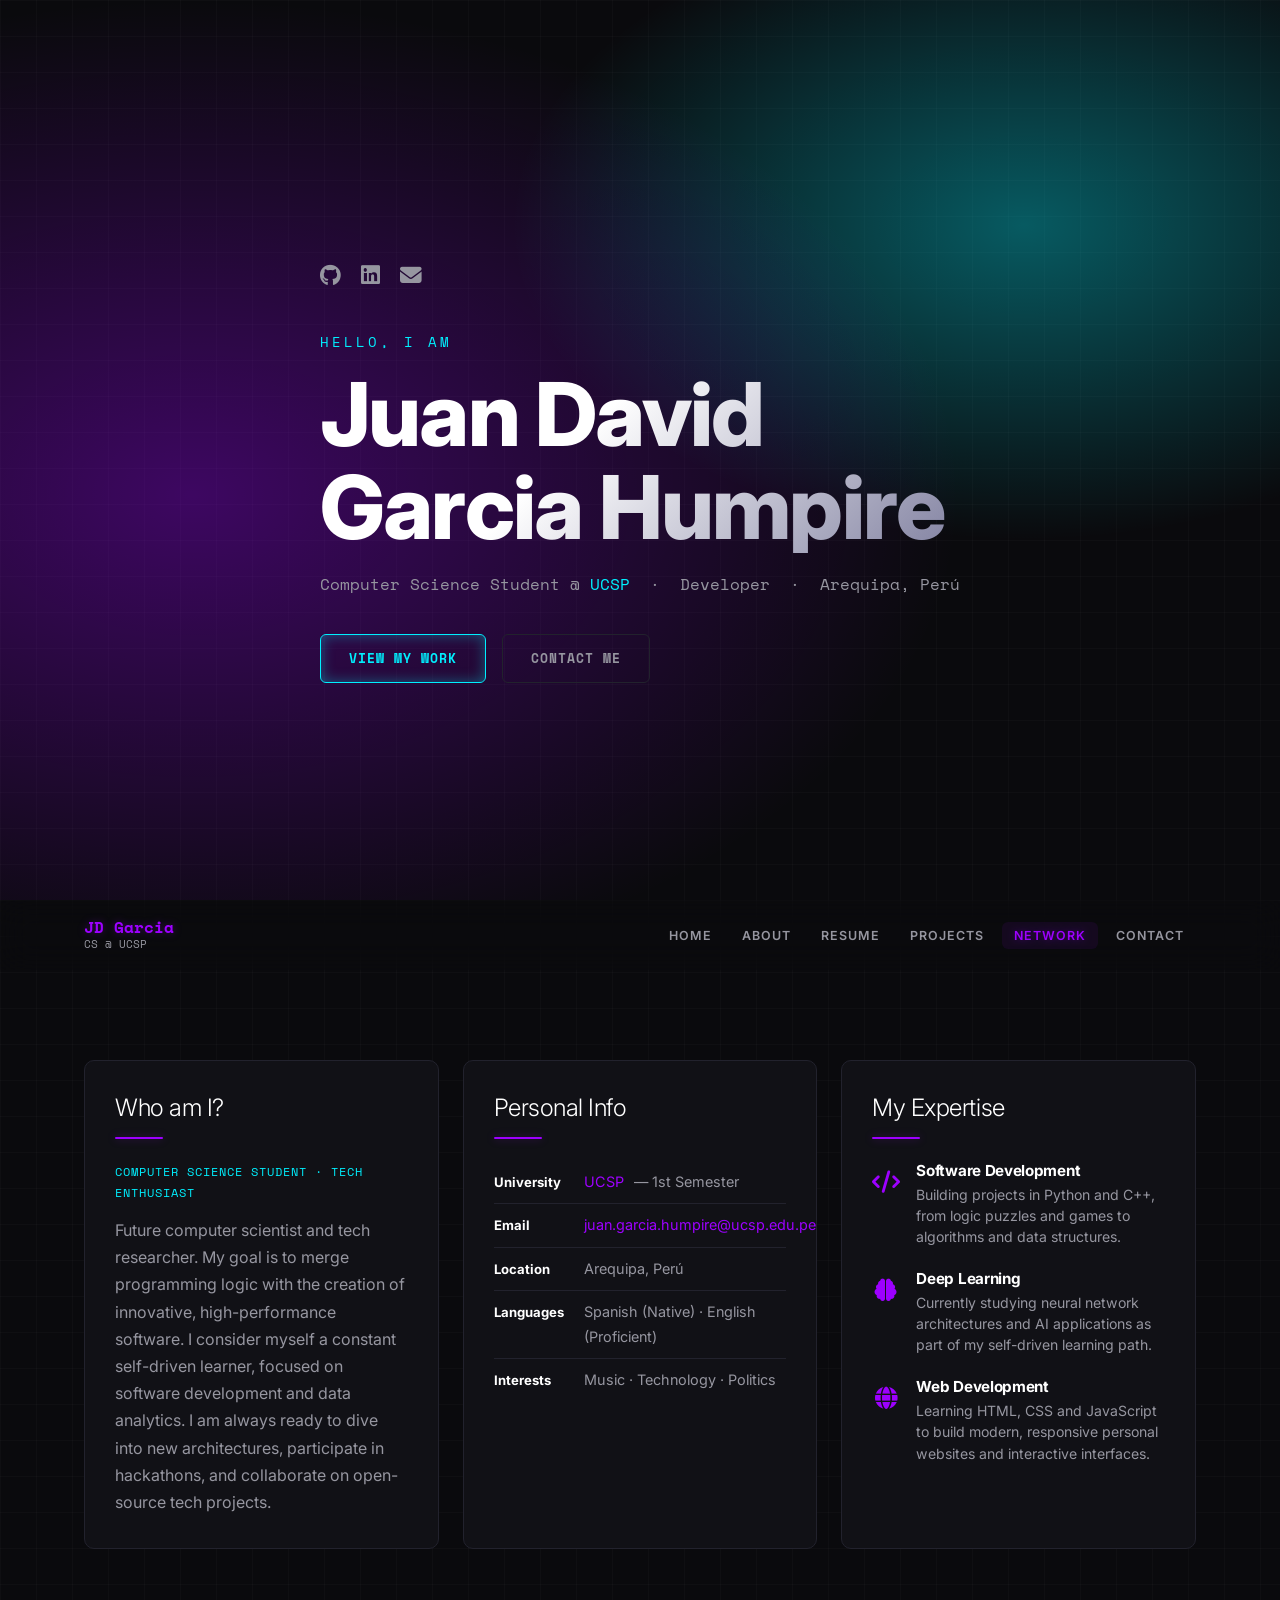
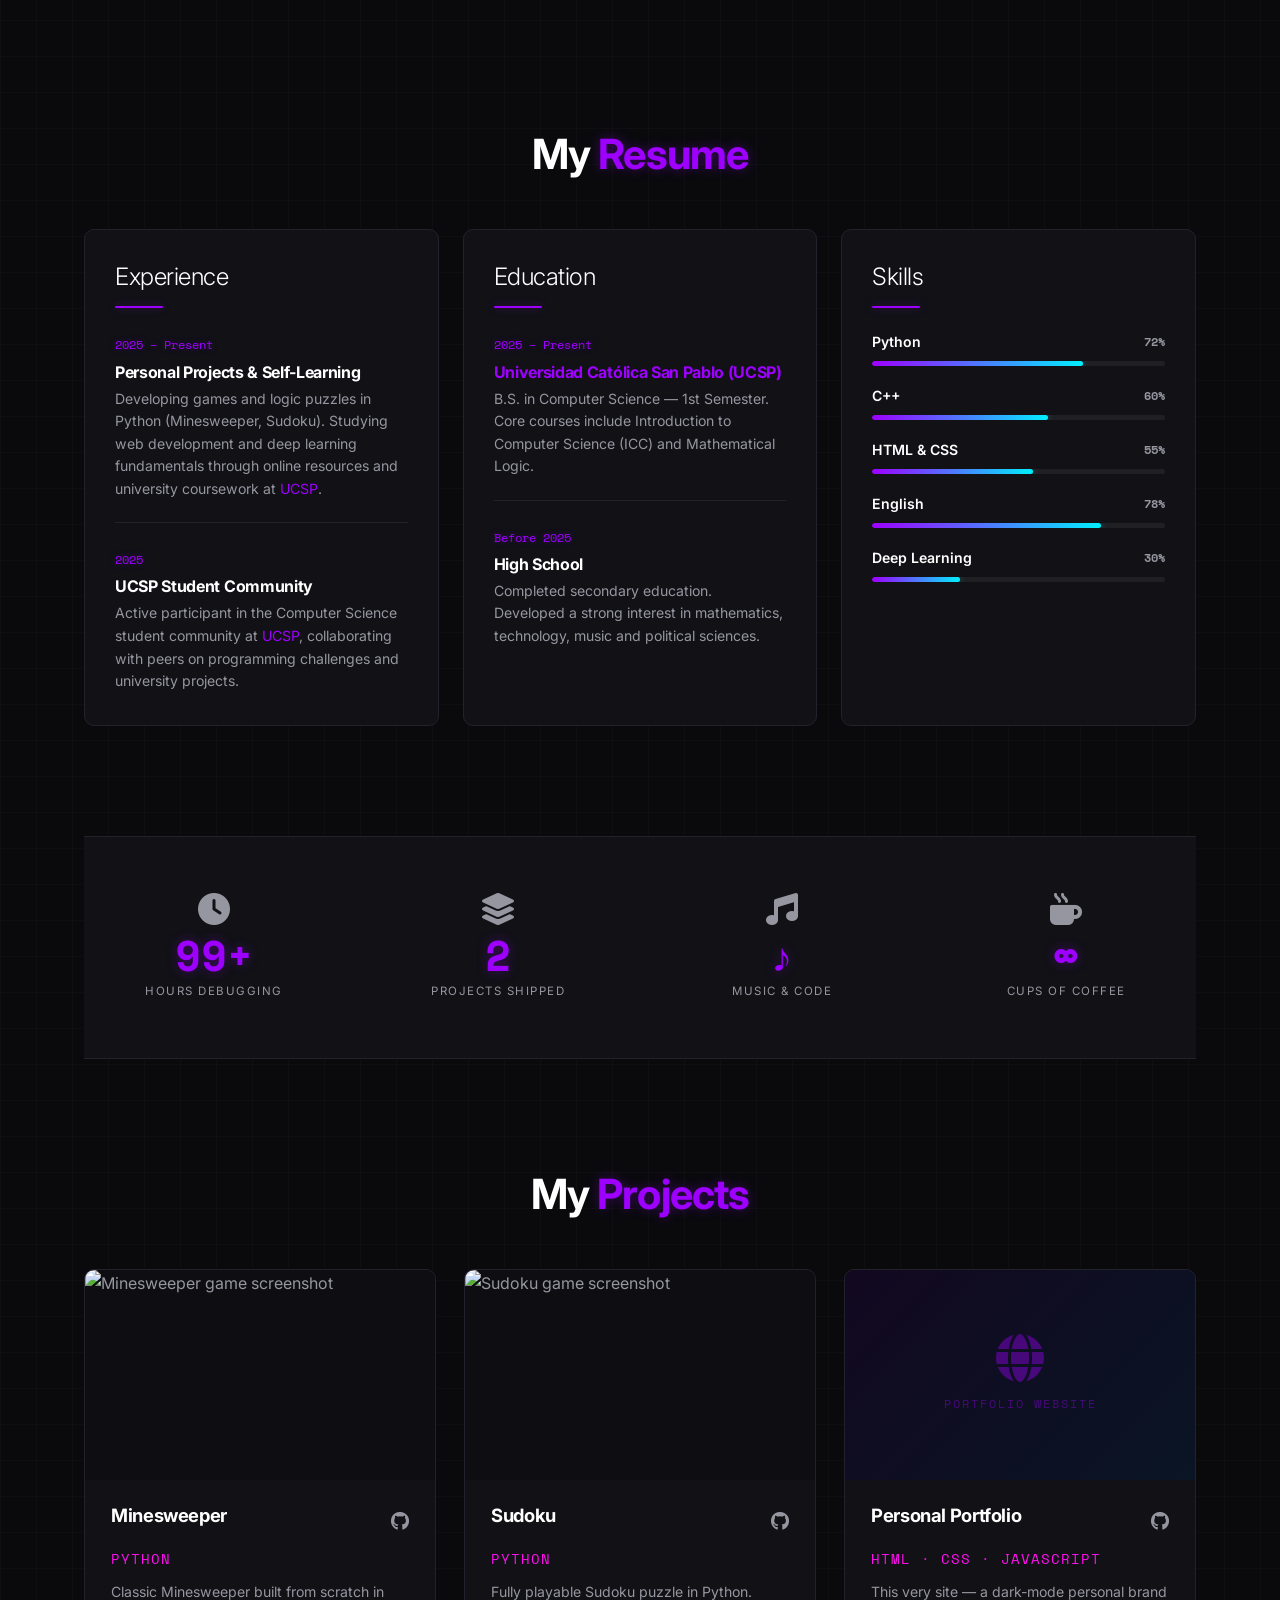
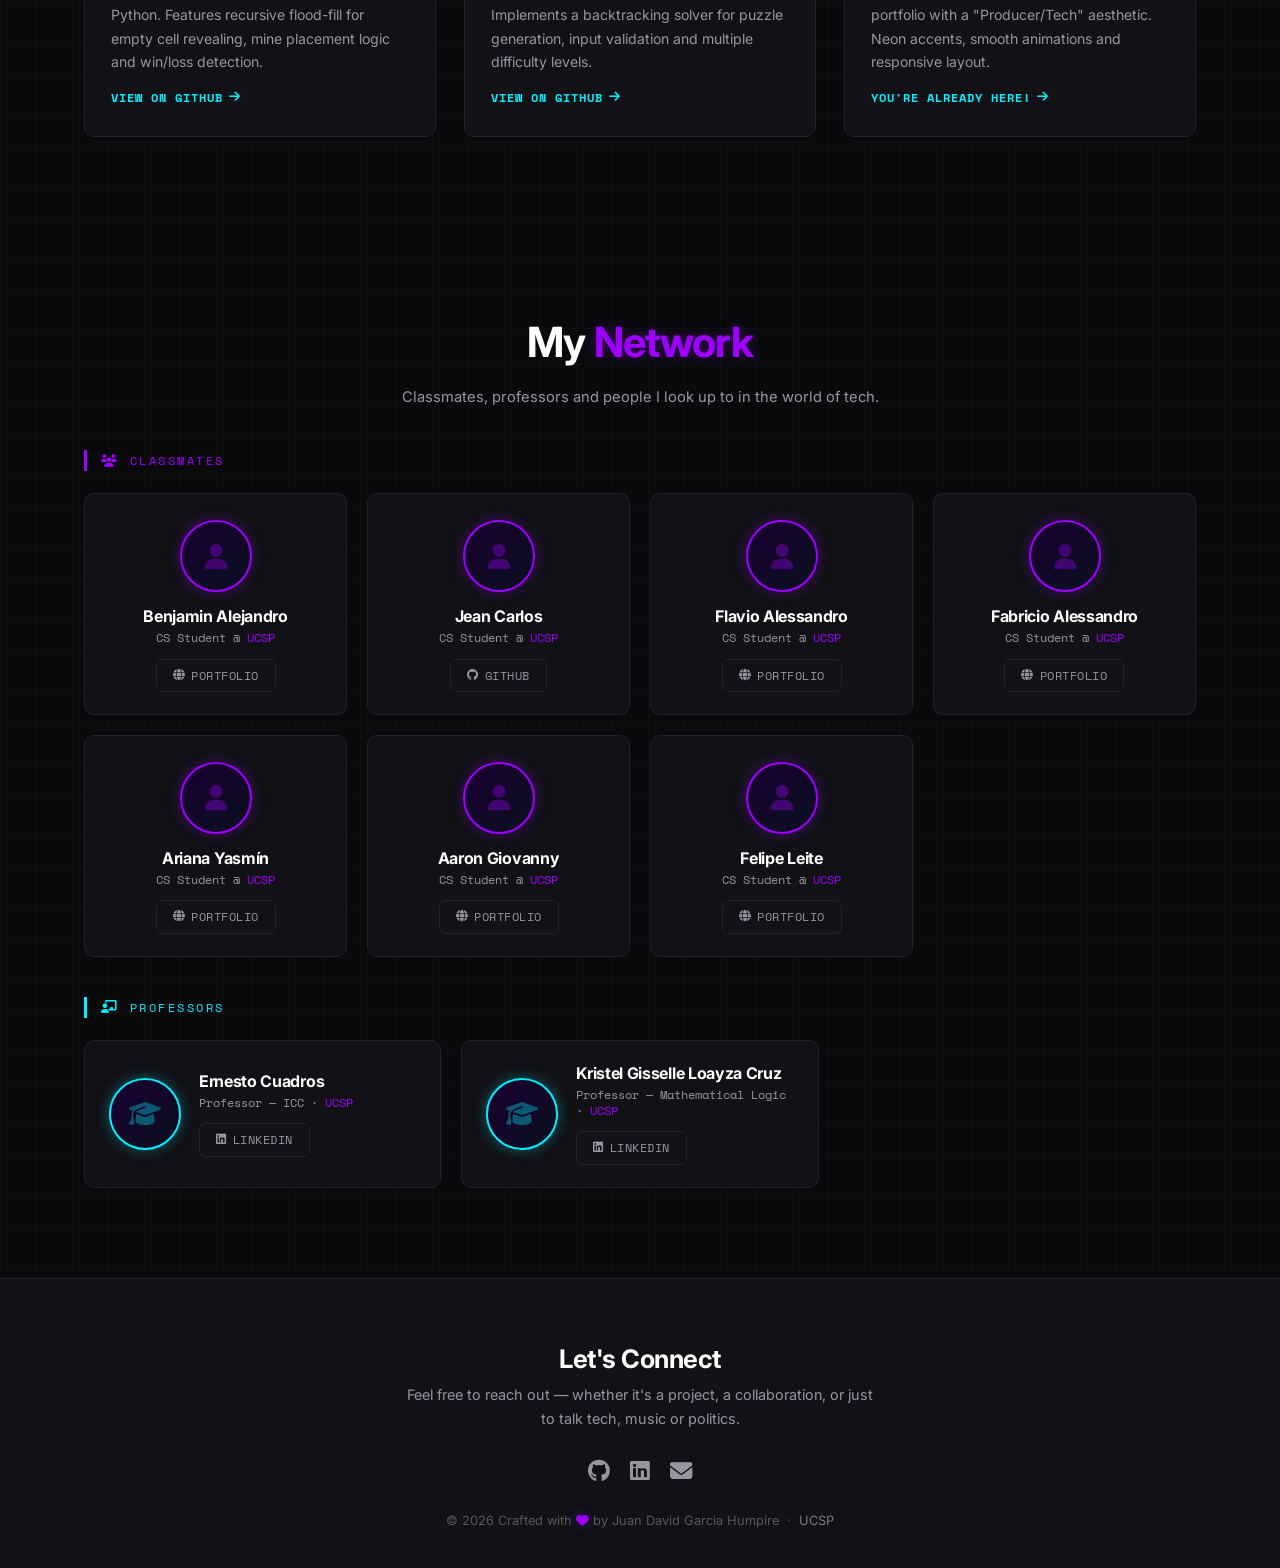
==== index.html @ c081d992 "Add files via upload" ====
<!DOCTYPE html>
<html lang="en">
<head>
    <meta charset="UTF-8">
    <meta name="viewport" content="width=device-width, initial-scale=1, shrink-to-fit=no">
    <meta name="description" content="Juan David Garcia Humpire — Computer Science Student at UCSP | Developer & Tech Enthusiast based in Arequipa, Perú.">
    <title>Juan David Garcia Humpire | CS @ UCSP</title>
    <link rel="stylesheet" href="https://cdnjs.cloudflare.com/ajax/libs/font-awesome/6.4.0/css/all.min.css">
    <link href="https://fonts.googleapis.com/css2?family=Inter:wght@300;400;600;700;800&family=Space+Mono:wght@400;700&display=swap" rel="stylesheet">
    <link rel="stylesheet" href="styles.css">
</head>
<body id="home">

    <!-- ===================== HEADER ===================== -->
    <header class="header">
        <div class="header-bg-glow"></div>
        <div class="container header-inner">
            <ul class="social-icons">
                <li><a href="https://github.com/" target="_blank" rel="noopener" aria-label="GitHub"><i class="fa-brands fa-github"></i></a></li>
                <li><a href="https://www.linkedin.com/" target="_blank" rel="noopener" aria-label="LinkedIn"><i class="fa-brands fa-linkedin"></i></a></li>
                <li><a href="mailto:juan.garcia.humpire@ucsp.edu.pe" aria-label="Email"><i class="fa-solid fa-envelope"></i></a></li>
            </ul>
            <div class="header-content">
                <p class="header-subtitle">Hello, I am</p>
                <h1 class="header-title">Juan David<br>Garcia Humpire</h1>
                <p class="header-mono">Computer Science Student @ <a href="https://ucsp.edu.pe/" target="_blank" rel="noopener" class="link-ucsp">UCSP</a> &nbsp;·&nbsp; Developer &nbsp;·&nbsp; Arequipa, Perú</p>
                <div class="header-cta">
                    <a href="#projects" class="btn btn-glow">View My Work</a>
                    <a href="#contact" class="btn btn-ghost">Contact Me</a>
                </div>
            </div>
        </div>
    </header>

    <!-- ===================== NAVBAR ===================== -->
    <nav class="navbar" id="navbar">
        <div class="container nav-container">
            <div class="brand">
                <span class="brand-title">JD Garcia</span>
                <span class="brand-subtitle">CS @ UCSP</span>
            </div>
            <ul class="navbar-nav" id="navMenu">
                <li><a href="#home"     class="nav-link">Home</a></li>
                <li><a href="#about"    class="nav-link">About</a></li>
                <li><a href="#resume"   class="nav-link">Resume</a></li>
                <li><a href="#projects" class="nav-link">Projects</a></li>
                <li><a href="#network"  class="nav-link">Network</a></li>
                <li><a href="#contact"  class="nav-link">Contact</a></li>
            </ul>
            <button class="hamburger" id="hamburger" aria-label="Toggle menu">
                <span></span><span></span><span></span>
            </button>
        </div>
    </nav>

    <!-- ===================== MAIN ===================== -->
    <main class="container main-content">

        <!-- ====== ABOUT ====== -->
        <section id="about" class="about-section">
            <div class="about-grid">

                <div class="about-card">
                    <h3 class="card-heading">Who am I?</h3>
                    <div class="line"></div>
                    <p class="about-role">Computer Science Student · Tech Enthusiast</p>
                    <p>Future computer scientist and tech researcher. My goal is to merge programming logic with the creation of innovative, high-performance software. I consider myself a constant self-driven learner, focused on software development and data analytics. I am always ready to dive into new architectures, participate in hackathons, and collaborate on open-source tech projects.</p>
                </div>

                <div class="about-card">
                    <h3 class="card-heading">Personal Info</h3>
                    <div class="line"></div>
                    <ul class="info-list">
                        <li>
                            <span class="info-label">University</span>
                            <a href="https://ucsp.edu.pe/" target="_blank" rel="noopener">UCSP</a> — 1st Semester
                        </li>
                        <li>
                            <span class="info-label">Email</span>
                            <a href="mailto:juan.garcia.humpire@ucsp.edu.pe">juan.garcia.humpire@ucsp.edu.pe</a>
                        </li>
                        <li>
                            <span class="info-label">Location</span>
                            Arequipa, Perú
                        </li>
                        <li>
                            <span class="info-label">Languages</span>
                            Spanish (Native) · English (Proficient)
                        </li>
                        <li>
                            <span class="info-label">Interests</span>
                            Music · Technology · Politics
                        </li>
                    </ul>
                </div>

                <div class="about-card">
                    <h3 class="card-heading">My Expertise</h3>
                    <div class="line"></div>
                    <div class="expertise-item">
                        <div class="expertise-icon"><i class="fa-solid fa-code"></i></div>
                        <div>
                            <h6>Software Development</h6>
                            <p>Building projects in Python and C++, from logic puzzles and games to algorithms and data structures.</p>
                        </div>
                    </div>
                    <div class="expertise-item">
                        <div class="expertise-icon"><i class="fa-solid fa-brain"></i></div>
                        <div>
                            <h6>Deep Learning</h6>
                            <p>Currently studying neural network architectures and AI applications as part of my self-driven learning path.</p>
                        </div>
                    </div>
                    <div class="expertise-item">
                        <div class="expertise-icon"><i class="fa-solid fa-globe"></i></div>
                        <div>
                            <h6>Web Development</h6>
                            <p>Learning HTML, CSS and JavaScript to build modern, responsive personal websites and interactive interfaces.</p>
                        </div>
                    </div>
                </div>

            </div>
        </section>

        <!-- ====== RESUME ====== -->
        <section id="resume" class="resume-section">
            <h2 class="section-header">My <span class="text-accent">Resume</span></h2>
            <div class="resume-grid">

                <div class="resume-card">
                    <h4 class="card-heading">Experience</h4>
                    <div class="line"></div>
                    <div class="resume-item">
                        <span class="resume-date">2025 – Present</span>
                        <h5>Personal Projects &amp; Self-Learning</h5>
                        <p>Developing games and logic puzzles in Python (Minesweeper, Sudoku). Studying web development and deep learning fundamentals through online resources and university coursework at <a href="https://ucsp.edu.pe/" target="_blank" rel="noopener">UCSP</a>.</p>
                    </div>
                    <div class="resume-item">
                        <span class="resume-date">2025</span>
                        <h5>UCSP Student Community</h5>
                        <p>Active participant in the Computer Science student community at <a href="https://ucsp.edu.pe/" target="_blank" rel="noopener">UCSP</a>, collaborating with peers on programming challenges and university projects.</p>
                    </div>
                </div>

                <div class="resume-card">
                    <h4 class="card-heading">Education</h4>
                    <div class="line"></div>
                    <div class="resume-item">
                        <span class="resume-date">2025 – Present</span>
                        <h5><a href="https://ucsp.edu.pe/" target="_blank" rel="noopener">Universidad Católica San Pablo (UCSP)</a></h5>
                        <p>B.S. in Computer Science — 1st Semester. Core courses include Introduction to Computer Science (ICC) and Mathematical Logic.</p>
                    </div>
                    <div class="resume-item">
                        <span class="resume-date">Before 2025</span>
                        <h5>High School</h5>
                        <p>Completed secondary education. Developed a strong interest in mathematics, technology, music and political sciences.</p>
                    </div>
                </div>

                <div class="resume-card">
                    <h4 class="card-heading">Skills</h4>
                    <div class="line"></div>
                    <div class="skill-item">
                        <div class="skill-label">
                            <span>Python</span>
                            <span class="skill-pct">72%</span>
                        </div>
                        <div class="progress-track"><div class="progress-fill" style="width:72%"></div></div>
                    </div>
                    <div class="skill-item">
                        <div class="skill-label">
                            <span>C++</span>
                            <span class="skill-pct">60%</span>
                        </div>
                        <div class="progress-track"><div class="progress-fill" style="width:60%"></div></div>
                    </div>
                    <div class="skill-item">
                        <div class="skill-label">
                            <span>HTML &amp; CSS</span>
                            <span class="skill-pct">55%</span>
                        </div>
                        <div class="progress-track"><div class="progress-fill" style="width:55%"></div></div>
                    </div>
                    <div class="skill-item">
                        <div class="skill-label">
                            <span>English</span>
                            <span class="skill-pct">78%</span>
                        </div>
                        <div class="progress-track"><div class="progress-fill" style="width:78%"></div></div>
                    </div>
                    <div class="skill-item">
                        <div class="skill-label">
                            <span>Deep Learning</span>
                            <span class="skill-pct">30%</span>
                        </div>
                        <div class="progress-track"><div class="progress-fill" style="width:30%"></div></div>
                    </div>
                </div>

            </div>
        </section>

        <!-- ====== STATS ====== -->
        <section class="stats-section" aria-label="Fun stats">
            <div class="stats-grid">
                <div class="stat-item">
                    <i class="fa-solid fa-clock"></i>
                    <div class="stat-number text-accent">99+</div>
                    <p>Hours Debugging</p>
                </div>
                <div class="stat-item">
                    <i class="fa-solid fa-layer-group"></i>
                    <div class="stat-number text-accent">2</div>
                    <p>Projects Shipped</p>
                </div>
                <div class="stat-item">
                    <i class="fa-solid fa-music"></i>
                    <div class="stat-number text-accent">♪</div>
                    <p>Music &amp; Code</p>
                </div>
                <div class="stat-item">
                    <i class="fa-solid fa-mug-hot"></i>
                    <div class="stat-number text-accent">∞</div>
                    <p>Cups of Coffee</p>
                </div>
            </div>
        </section>

        <!-- ====== PROJECTS ====== -->
        <section id="projects" class="projects-section">
            <h2 class="section-header">My <span class="text-accent">Projects</span></h2>
            <div class="projects-grid">

                <!-- Minesweeper -->
                <div class="project-card">
                    <div class="project-img">
                        <img src="https://tse4.mm.bing.net/th/id/OIP.mkUAdQwPRp28nTiFuS7HbAHaEp?r=0&rs=1&pid=ImgDetMain&o=7&rm=3"
                             alt="Minesweeper game screenshot"
                             loading="lazy">
                    </div>
                    <div class="project-content">
                        <div class="project-header">
                            <h4>Minesweeper</h4>
                            <div class="project-links">
                                <a href="https://github.com/" target="_blank" rel="noopener" title="GitHub Repo"><i class="fa-brands fa-github"></i></a>
                            </div>
                        </div>
                        <p class="tech-stack">Python</p>
                        <p>Classic Minesweeper built from scratch in Python. Features recursive flood-fill for empty cell revealing, mine placement logic and win/loss detection.</p>
                        <a href="https://github.com/" target="_blank" rel="noopener" class="read-more">View on GitHub <i class="fa-solid fa-arrow-right"></i></a>
                    </div>
                </div>

                <!-- Sudoku -->
                <div class="project-card">
                    <div class="project-img">
                        <img src="https://d112y698adiu2z.cloudfront.net/photos/production/software_photos/001/792/105/datas/original.png"
                             alt="Sudoku game screenshot"
                             loading="lazy">
                    </div>
                    <div class="project-content">
                        <div class="project-header">
                            <h4>Sudoku</h4>
                            <div class="project-links">
                                <a href="https://github.com/" target="_blank" rel="noopener" title="GitHub Repo"><i class="fa-brands fa-github"></i></a>
                            </div>
                        </div>
                        <p class="tech-stack">Python</p>
                        <p>Fully playable Sudoku puzzle in Python. Implements a backtracking solver for puzzle generation, input validation and multiple difficulty levels.</p>
                        <a href="https://github.com/" target="_blank" rel="noopener" class="read-more">View on GitHub <i class="fa-solid fa-arrow-right"></i></a>
                    </div>
                </div>

                <!-- Portfolio -->
                <div class="project-card">
                    <div class="project-img project-img-portfolio">
                        <div class="portfolio-placeholder">
                            <i class="fa-solid fa-globe"></i>
                            <span>Portfolio Website</span>
                        </div>
                    </div>
                    <div class="project-content">
                        <div class="project-header">
                            <h4>Personal Portfolio</h4>
                            <div class="project-links">
                                <a href="https://github.com/" target="_blank" rel="noopener" title="GitHub Repo"><i class="fa-brands fa-github"></i></a>
                            </div>
                        </div>
                        <p class="tech-stack">HTML · CSS · JavaScript</p>
                        <p>This very site — a dark-mode personal brand portfolio with a "Producer/Tech" aesthetic. Neon accents, smooth animations and responsive layout.</p>
                        <a href="#home" class="read-more">You're already here! <i class="fa-solid fa-arrow-right"></i></a>
                    </div>
                </div>

            </div>
        </section>

        <!-- ====== NETWORK ====== -->
        <section id="network" class="network-section">
            <h2 class="section-header">My <span class="text-accent">Network</span></h2>
            <p class="section-sub">Classmates, professors and people I look up to in the world of tech.</p>

            <p class="network-category"><i class="fa-solid fa-users"></i> Classmates</p>
            <div class="network-grid">

                <div class="network-card">
                    <div class="avatar-ring"><i class="fa-solid fa-user"></i></div>
                    <div class="network-info">
                        <h4 class="net-name">Benjamin Alejandro</h4>
                        <p class="net-role">CS Student @ <a href="https://ucsp.edu.pe/" target="_blank" rel="noopener">UCSP</a></p>
                        <a href="https://benjaminamv11.github.io/benjaminanv11.github.io/" target="_blank" rel="noopener" class="network-link"><i class="fa-solid fa-globe"></i> Portfolio</a>
                    </div>
                </div>

                <div class="network-card">
                    <div class="avatar-ring"><i class="fa-solid fa-user"></i></div>
                    <div class="network-info">
                        <h4 class="net-name">Jean Carlos</h4>
                        <p class="net-role">CS Student @ <a href="https://ucsp.edu.pe/" target="_blank" rel="noopener">UCSP</a></p>
                        <a href="#" class="network-link"><i class="fa-brands fa-github"></i> GitHub</a>
                    </div>
                </div>

                <div class="network-card">
                    <div class="avatar-ring"><i class="fa-solid fa-user"></i></div>
                    <div class="network-info">
                        <h4 class="net-name">Flavio Alessandro</h4>
                        <p class="net-role">CS Student @ <a href="https://ucsp.edu.pe/" target="_blank" rel="noopener">UCSP</a></p>
                        <a href="https://flavio-hc.github.io/pagina-personal/" target="_blank" rel="noopener" class="network-link"><i class="fa-solid fa-globe"></i> Portfolio</a>
                    </div>
                </div>

                <div class="network-card">
                    <div class="avatar-ring"><i class="fa-solid fa-user"></i></div>
                    <div class="network-info">
                        <h4 class="net-name">Fabricio Alessandro</h4>
                        <p class="net-role">CS Student @ <a href="https://ucsp.edu.pe/" target="_blank" rel="noopener">UCSP</a></p>
                        <a href="https://lorian0x.github.io/" target="_blank" rel="noopener" class="network-link"><i class="fa-solid fa-globe"></i> Portfolio</a>
                    </div>
                </div>

                <div class="network-card">
                    <div class="avatar-ring"><i class="fa-solid fa-user"></i></div>
                    <div class="network-info">
                        <h4 class="net-name">Ariana Yasmín</h4>
                        <p class="net-role">CS Student @ <a href="https://ucsp.edu.pe/" target="_blank" rel="noopener">UCSP</a></p>
                        <a href="https://w4nd4r1.github.io/Ariana-Yasmin-Delgado-Arce/" target="_blank" rel="noopener" class="network-link"><i class="fa-solid fa-globe"></i> Portfolio</a>
                    </div>
                </div>

                <div class="network-card">
                    <div class="avatar-ring"><i class="fa-solid fa-user"></i></div>
                    <div class="network-info">
                        <h4 class="net-name">Aaron Giovanny</h4>
                        <p class="net-role">CS Student @ <a href="https://ucsp.edu.pe/" target="_blank" rel="noopener">UCSP</a></p>
                        <a href="https://aaronhumpiri.github.io/" target="_blank" rel="noopener" class="network-link"><i class="fa-solid fa-globe"></i> Portfolio</a>
                    </div>
                </div>

                <div class="network-card">
                    <div class="avatar-ring"><i class="fa-solid fa-user"></i></div>
                    <div class="network-info">
                        <h4 class="net-name">Felipe Leite</h4>
                        <p class="net-role">CS Student @ <a href="https://ucsp.edu.pe/" target="_blank" rel="noopener">UCSP</a></p>
                        <a href="https://radicallix-radix-radix.github.io/felipeleitemiranda/" target="_blank" rel="noopener" class="network-link"><i class="fa-solid fa-globe"></i> Portfolio</a>
                    </div>
                </div>

            </div>

            <p class="network-category network-category--professors"><i class="fa-solid fa-chalkboard-teacher"></i> Professors</p>
            <div class="network-grid network-grid--professors">

                <div class="network-card network-card--professor">
                    <div class="avatar-ring avatar-ring--professor"><i class="fa-solid fa-graduation-cap"></i></div>
                    <div class="network-info">
                        <h4 class="net-name">Ernesto Cuadros</h4>
                        <p class="net-role">Professor — ICC · <a href="https://ucsp.edu.pe/" target="_blank" rel="noopener">UCSP</a></p>
                        <a href="https://www.linkedin.com/in/ecuadrosv/" target="_blank" rel="noopener" class="network-link network-link--linkedin"><i class="fa-brands fa-linkedin"></i> LinkedIn</a>
                    </div>
                </div>

                <div class="network-card network-card--professor">
                    <div class="avatar-ring avatar-ring--professor"><i class="fa-solid fa-graduation-cap"></i></div>
                    <div class="network-info">
                        <h4 class="net-name">Kristel Gisselle Loayza Cruz</h4>
                        <p class="net-role">Professor — Mathematical Logic · <a href="https://ucsp.edu.pe/" target="_blank" rel="noopener">UCSP</a></p>
                        <a href="https://www.linkedin.com/in/kristel-gisselle-loayza-cruz-abb3b039b/" target="_blank" rel="noopener" class="network-link network-link--linkedin"><i class="fa-brands fa-linkedin"></i> LinkedIn</a>
                    </div>
                </div>

            </div>
        </section>

    </main>

    <!-- ===================== FOOTER ===================== -->
    <footer class="footer" id="contact">
        <div class="container footer-inner">
            <div class="footer-text">
                <h3>Let's Connect</h3>
                <p>Feel free to reach out — whether it's a project, a collaboration, or just to talk tech, music or politics.</p>
            </div>
            <ul class="footer-socials">
                <li><a href="https://github.com/" target="_blank" rel="noopener" aria-label="GitHub"><i class="fa-brands fa-github"></i></a></li>
                <li><a href="https://www.linkedin.com/" target="_blank" rel="noopener" aria-label="LinkedIn"><i class="fa-brands fa-linkedin"></i></a></li>
                <li><a href="mailto:juan.garcia.humpire@ucsp.edu.pe" aria-label="Send email"><i class="fa-solid fa-envelope"></i></a></li>
            </ul>
            <p class="copyright">© 2026 Crafted with <span class="text-accent"><i class="fa-solid fa-heart"></i></span> by Juan David Garcia Humpire &nbsp;·&nbsp; <a href="https://ucsp.edu.pe/" target="_blank" rel="noopener">UCSP</a></p>
        </div>
    </footer>

    <script>
        // ── Sticky navbar ──────────────────────────────────
        const navbar = document.getElementById('navbar');
        window.addEventListener('scroll', () => {
            navbar.classList.toggle('scrolled', window.scrollY > 60);
        }, { passive: true });

        // ── Active nav highlight ───────────────────────────
        const sections  = document.querySelectorAll('section[id], header[id]');
        const navLinks  = document.querySelectorAll('.nav-link');
        const observer  = new IntersectionObserver(entries => {
            entries.forEach(entry => {
                if (entry.isIntersecting) {
                    navLinks.forEach(l => l.classList.remove('active'));
                    const active = document.querySelector(`.nav-link[href="#${entry.target.id}"]`);
                    if (active) active.classList.add('active');
                }
            });
        }, { threshold: 0.35 });
        sections.forEach(s => observer.observe(s));

        // ── Hamburger menu ─────────────────────────────────
        const hamburger = document.getElementById('hamburger');
        const navMenu   = document.getElementById('navMenu');
        hamburger.addEventListener('click', () => {
            hamburger.classList.toggle('open');
            navMenu.classList.toggle('open');
        });
        navMenu.querySelectorAll('.nav-link').forEach(link => {
            link.addEventListener('click', () => {
                hamburger.classList.remove('open');
                navMenu.classList.remove('open');
            });
        });

        // ── Skill bar animation on scroll ─────────────────
        const fills = document.querySelectorAll('.progress-fill');
        const barObserver = new IntersectionObserver(entries => {
            entries.forEach(entry => {
                if (entry.isIntersecting) {
                    entry.target.style.width = entry.target.dataset.width || entry.target.style.width;
                    entry.target.classList.add('animated');
                    barObserver.unobserve(entry.target);
                }
            });
        }, { threshold: 0.5 });
        fills.forEach(f => {
            f.dataset.width = f.style.width;
            f.style.width = '0';
            barObserver.observe(f);
        });
    </script>
</body>
</html>
---- styles.css ----
/* =========================================================
   Producer / Tech Aesthetic — Dark Mode
   Palette:
     BG       : #0a0a0d  (near-black graphite)
     Card BG  : #111116
     Accent   : #9D00FF  (Electric Violet / Neon Purple)
     Secondary: #00F0FF  (Cyan / Turquoise)
     Pink     : #FF10F0  (Neon Pink, sparingly)
     Text Hi  : #ffffff
     Text Lo  : #9696a0  (Silver-Grey)
========================================================= */

/* ── Variables ───────────────────────────────────────── */
:root {
    --bg:           #0a0a0d;
    --bg-card:      #111116;
    --bg-nav:       rgba(10, 10, 13, 0.92);

    --white:        #ffffff;
    --silver:       #9696a0;
    --border:       #22222d;

    --purple:       #9D00FF;
    --purple-glow:  rgba(157, 0, 255, 0.35);
    --purple-soft:  rgba(157, 0, 255, 0.08);

    --cyan:         #00F0FF;
    --cyan-glow:    rgba(0, 240, 255, 0.35);
    --cyan-soft:    rgba(0, 240, 255, 0.07);

    --pink:         #FF10F0;
    --pink-glow:    rgba(255, 16, 240, 0.25);

    --radius:       10px;
    --radius-sm:    6px;
    --transition:   0.28s ease;

    --sans:         'Inter', sans-serif;
    --mono:         'Space Mono', monospace;
}

/* ── Reset & Base ────────────────────────────────────── */
*, *::before, *::after { margin: 0; padding: 0; box-sizing: border-box; }

html { scroll-behavior: smooth; }

body {
    background-color: var(--bg);
    color: var(--silver);
    font-family: var(--sans);
    font-size: 1rem;
    line-height: 1.7;
    /* Subtle grid texture */
    background-image:
        linear-gradient(rgba(255,255,255,0.018) 1px, transparent 1px),
        linear-gradient(90deg, rgba(255,255,255,0.018) 1px, transparent 1px);
    background-size: 36px 36px;
}

h1, h2, h3, h4, h5, h6 {
    color: var(--white);
    font-weight: 700;
    line-height: 1.25;
    letter-spacing: -0.02em;
}

p { margin-bottom: 0; }

a {
    color: var(--purple);
    text-decoration: none;
    transition: color var(--transition), text-shadow var(--transition);
}
a:hover {
    color: var(--cyan);
    text-shadow: 0 0 8px var(--cyan-glow);
}

img { display: block; max-width: 100%; }

ul { list-style: none; }

/* ── Utility ─────────────────────────────────────────── */
.container {
    max-width: 1160px;
    margin: 0 auto;
    padding: 0 24px;
}

.text-accent {
    color: var(--purple);
    text-shadow: 0 0 12px var(--purple-glow);
}

.section-header {
    font-size: clamp(1.8rem, 4vw, 2.6rem);
    text-align: center;
    margin-bottom: 3rem;
}

.line {
    width: 48px;
    height: 2px;
    background: var(--purple);
    box-shadow: 0 0 8px var(--purple-glow);
    margin: 14px 0 22px;
    border-radius: 2px;
}

section { padding: 90px 0; }

/* ── Buttons ─────────────────────────────────────────── */
.btn {
    display: inline-flex;
    align-items: center;
    gap: 8px;
    padding: 12px 28px;
    border-radius: var(--radius-sm);
    font-family: var(--mono);
    font-size: 0.82rem;
    font-weight: 700;
    text-transform: uppercase;
    letter-spacing: 1px;
    transition: all var(--transition);
    cursor: pointer;
}

.btn-glow {
    background: transparent;
    border: 1.5px solid var(--cyan);
    color: var(--cyan);
    box-shadow: 0 0 14px var(--cyan-glow) inset;
}
.btn-glow:hover {
    background: var(--cyan);
    color: var(--bg);
    box-shadow: 0 0 24px var(--cyan-glow);
    text-shadow: none;
}

.btn-ghost {
    background: transparent;
    border: 1.5px solid var(--border);
    color: var(--silver);
}
.btn-ghost:hover {
    border-color: var(--purple);
    color: var(--purple);
    box-shadow: 0 0 12px var(--purple-glow);
    text-shadow: none;
}

/* ── Header / Hero ───────────────────────────────────── */
.header {
    min-height: 100vh;
    display: flex;
    align-items: center;
    position: relative;
    overflow: hidden;
    padding: 120px 0 80px;
}

.header-bg-glow {
    position: absolute;
    inset: 0;
    background:
        radial-gradient(ellipse 60% 55% at 15% 55%, var(--purple-glow), transparent),
        radial-gradient(ellipse 40% 35% at 80% 25%, var(--cyan-glow), transparent);
    z-index: 0;
    pointer-events: none;
}

.header-inner { position: relative; z-index: 1; }

.social-icons {
    display: flex;
    gap: 20px;
    margin-bottom: 36px;
}
.social-icons a {
    color: var(--silver);
    font-size: 1.35rem;
    transition: color var(--transition), transform var(--transition);
}
.social-icons a:hover {
    color: var(--purple);
    transform: translateY(-3px);
    text-shadow: 0 0 10px var(--purple-glow);
}

.header-subtitle {
    font-family: var(--mono);
    color: var(--cyan);
    font-size: 0.9rem;
    text-transform: uppercase;
    letter-spacing: 3px;
    margin-bottom: 14px;
}

.header-title {
    font-size: clamp(2.8rem, 7vw, 5.5rem);
    font-weight: 800;
    line-height: 1.05;
    margin-bottom: 18px;
    background: linear-gradient(135deg, #fff 40%, #8080a0 100%);
    -webkit-background-clip: text;
    -webkit-text-fill-color: transparent;
    background-clip: text;
}

.header-mono {
    font-family: var(--mono);
    font-size: clamp(0.8rem, 2vw, 1rem);
    color: var(--silver);
    margin-bottom: 36px;
}
.header-mono .link-ucsp {
    color: var(--cyan);
    -webkit-text-fill-color: var(--cyan);
}
.header-mono .link-ucsp:hover {
    color: var(--white);
    -webkit-text-fill-color: var(--white);
}

.header-cta {
    display: flex;
    gap: 16px;
    flex-wrap: wrap;
}

/* ── Navbar ──────────────────────────────────────────── */
.navbar {
    position: sticky;
    top: 0;
    z-index: 1000;
    padding: 18px 0;
    backdrop-filter: blur(16px);
    -webkit-backdrop-filter: blur(16px);
    border-bottom: 1px solid transparent;
    transition: background var(--transition), border-color var(--transition), padding var(--transition);
}
.navbar.scrolled {
    background: var(--bg-nav);
    border-bottom-color: var(--border);
    padding: 12px 0;
}

.nav-container {
    display: flex;
    justify-content: space-between;
    align-items: center;
    gap: 20px;
}

.brand {
    display: flex;
    flex-direction: column;
    flex-shrink: 0;
}
.brand-title {
    font-family: var(--mono);
    font-size: 1rem;
    font-weight: 700;
    color: var(--purple);
    text-shadow: 0 0 8px var(--purple-glow);
    line-height: 1.2;
}
.brand-subtitle {
    font-family: var(--mono);
    font-size: 0.7rem;
    color: var(--silver);
    line-height: 1.2;
}

.navbar-nav {
    display: flex;
    gap: 6px;
    flex-wrap: wrap;
}
.nav-link {
    color: var(--silver);
    font-size: 0.78rem;
    font-weight: 600;
    text-transform: uppercase;
    letter-spacing: 1px;
    padding: 6px 12px;
    border-radius: var(--radius-sm);
    transition: color var(--transition), background var(--transition);
}
.nav-link:hover,
.nav-link.active {
    color: var(--purple);
    background: var(--purple-soft);
    text-shadow: 0 0 8px var(--purple-glow);
}

/* Hamburger */
.hamburger {
    display: none;
    flex-direction: column;
    gap: 5px;
    background: none;
    border: none;
    cursor: pointer;
    padding: 4px;
}
.hamburger span {
    display: block;
    width: 24px;
    height: 2px;
    background: var(--silver);
    border-radius: 2px;
    transition: all var(--transition);
}
.hamburger.open span:nth-child(1) { transform: translateY(7px) rotate(45deg); }
.hamburger.open span:nth-child(2) { opacity: 0; }
.hamburger.open span:nth-child(3) { transform: translateY(-7px) rotate(-45deg); }

/* ── Main wrapper ────────────────────────────────────── */
.main-content { padding-top: 20px; }

/* ── About Section ───────────────────────────────────── */
.about-section { padding-top: 70px; }

.about-grid {
    display: grid;
    grid-template-columns: repeat(auto-fit, minmax(300px, 1fr));
    gap: 24px;
}

.about-card {
    background: var(--bg-card);
    padding: 32px 30px;
    border-radius: var(--radius);
    border: 1px solid var(--border);
    transition: transform var(--transition), border-color var(--transition), box-shadow var(--transition);
}
.about-card:hover {
    transform: translateY(-6px);
    border-color: var(--purple);
    box-shadow: 0 12px 40px rgba(0,0,0,0.5);
}

.card-heading {
    font-size: 1.5rem;
    font-weight: 300;
    color: var(--white);
}

.about-role {
    font-family: var(--mono);
    font-size: 0.78rem;
    color: var(--cyan);
    text-transform: uppercase;
    letter-spacing: 1px;
    margin-bottom: 14px;
}

.info-list li {
    display: flex;
    align-items: baseline;
    gap: 10px;
    padding: 9px 0;
    border-bottom: 1px solid var(--border);
    font-size: 0.9rem;
}
.info-list li:last-child { border-bottom: none; }

.info-label {
    font-weight: 700;
    color: var(--white);
    font-size: 0.82rem;
    min-width: 80px;
    flex-shrink: 0;
}

.expertise-item {
    display: flex;
    align-items: flex-start;
    gap: 16px;
    margin-bottom: 22px;
}
.expertise-item:last-child { margin-bottom: 0; }

.expertise-icon {
    font-size: 1.4rem;
    color: var(--purple);
    margin-top: 2px;
    flex-shrink: 0;
    width: 28px;
    text-align: center;
}

.expertise-item h6 {
    font-size: 0.95rem;
    margin-bottom: 4px;
}
.expertise-item p {
    font-size: 0.88rem;
    line-height: 1.5;
}

/* ── Resume Section ──────────────────────────────────── */
.resume-grid {
    display: grid;
    grid-template-columns: repeat(auto-fit, minmax(300px, 1fr));
    gap: 24px;
}

.resume-card {
    background: var(--bg-card);
    padding: 32px 30px;
    border-radius: var(--radius);
    border: 1px solid var(--border);
}

.resume-item {
    padding-bottom: 22px;
    margin-bottom: 22px;
    border-bottom: 1px solid var(--border);
}
.resume-item:last-child { border-bottom: none; margin-bottom: 0; padding-bottom: 0; }

.resume-date {
    display: inline-block;
    font-family: var(--mono);
    font-size: 0.75rem;
    color: var(--purple);
    text-shadow: 0 0 6px var(--purple-glow);
    margin-bottom: 6px;
}

.resume-item h5 {
    font-size: 1rem;
    margin-bottom: 6px;
}
.resume-item p { font-size: 0.88rem; line-height: 1.6; }

/* Skills */
.skill-item { margin-bottom: 18px; }
.skill-item:last-child { margin-bottom: 0; }

.skill-label {
    display: flex;
    justify-content: space-between;
    align-items: center;
    margin-bottom: 7px;
    font-size: 0.88rem;
    font-weight: 600;
    color: var(--white);
}
.skill-pct {
    font-family: var(--mono);
    font-size: 0.75rem;
    color: var(--silver);
}

.progress-track {
    height: 5px;
    background: rgba(255,255,255,0.06);
    border-radius: 999px;
    overflow: hidden;
}
.progress-fill {
    height: 100%;
    background: linear-gradient(90deg, var(--purple), var(--cyan));
    border-radius: 999px;
    box-shadow: 0 0 8px var(--cyan-glow);
    transition: width 1s cubic-bezier(0.4, 0, 0.2, 1);
}

/* ── Stats ───────────────────────────────────────────── */
.stats-section {
    background: var(--bg-card);
    border-top: 1px solid var(--border);
    border-bottom: 1px solid var(--border);
    padding: 56px 0;
    margin: 20px 0;
}
.stats-grid {
    display: grid;
    grid-template-columns: repeat(4, 1fr);
    gap: 24px;
    text-align: center;
}
.stat-item i {
    font-size: 2rem;
    color: var(--silver);
    margin-bottom: 10px;
    display: block;
}
.stat-number {
    font-size: 2.6rem;
    font-weight: 800;
    font-family: var(--mono);
    line-height: 1;
    margin-bottom: 6px;
}
.stat-item p {
    font-size: 0.72rem;
    text-transform: uppercase;
    letter-spacing: 1.5px;
}

/* ── Projects ────────────────────────────────────────── */
.projects-grid {
    display: grid;
    grid-template-columns: repeat(auto-fit, minmax(320px, 1fr));
    gap: 28px;
}

.project-card {
    background: var(--bg-card);
    border-radius: var(--radius);
    overflow: hidden;
    border: 1px solid var(--border);
    display: flex;
    flex-direction: column;
    transition: transform var(--transition), border-color var(--transition), box-shadow var(--transition);
}
.project-card:hover {
    transform: translateY(-7px);
    border-color: var(--cyan);
    box-shadow: 0 14px 40px rgba(0, 240, 255, 0.1);
}

.project-img {
    height: 210px;
    overflow: hidden;
    background: #0d0d12;
}
.project-img img {
    width: 100%;
    height: 100%;
    object-fit: cover;
    transition: transform 0.5s ease;
}
.project-card:hover .project-img img { transform: scale(1.04); }

.project-img-portfolio {
    display: flex;
    align-items: center;
    justify-content: center;
    background: linear-gradient(135deg, #120820, #0a1525);
}
.portfolio-placeholder {
    display: flex;
    flex-direction: column;
    align-items: center;
    gap: 12px;
    color: rgba(157, 0, 255, 0.4);
}
.portfolio-placeholder i   { font-size: 3rem; }
.portfolio-placeholder span {
    font-family: var(--mono);
    font-size: 0.75rem;
    text-transform: uppercase;
    letter-spacing: 2px;
}

.project-content {
    padding: 24px 26px 28px;
    flex: 1;
    display: flex;
    flex-direction: column;
    gap: 10px;
}

.project-header {
    display: flex;
    justify-content: space-between;
    align-items: flex-start;
}
.project-header h4 { font-size: 1.15rem; }

.project-links {
    display: flex;
    gap: 14px;
    font-size: 1.15rem;
    flex-shrink: 0;
    padding-top: 2px;
}
.project-links a { color: var(--silver); }
.project-links a:hover { color: var(--purple); text-shadow: 0 0 8px var(--purple-glow); }

.tech-stack {
    font-family: var(--mono);
    font-size: 0.72rem;
    text-transform: uppercase;
    letter-spacing: 1px;
    color: var(--pink);
}

.project-content > p { font-size: 0.88rem; line-height: 1.65; flex: 1; }

.read-more {
    display: inline-flex;
    align-items: center;
    gap: 6px;
    font-size: 0.78rem;
    font-weight: 700;
    font-family: var(--mono);
    text-transform: uppercase;
    letter-spacing: 1px;
    color: var(--cyan);
    margin-top: auto;
    padding-top: 4px;
}
.read-more i { transition: transform var(--transition); }
.read-more:hover { color: var(--white); text-shadow: 0 0 6px var(--cyan-glow); }
.read-more:hover i { transform: translateX(5px); }

/* ── Network ─────────────────────────────────────────── */
.section-sub {
    text-align: center;
    margin-top: -2rem;
    margin-bottom: 2.5rem;
    font-size: 0.92rem;
}

.network-category {
    display: flex;
    align-items: center;
    gap: 10px;
    font-family: var(--mono);
    font-size: 0.78rem;
    text-transform: uppercase;
    letter-spacing: 2.5px;
    color: var(--purple);
    margin-bottom: 22px;
    margin-top: 40px;
    padding-left: 14px;
    border-left: 3px solid var(--purple);
}
.network-category:first-of-type { margin-top: 0; }
.network-category--professors { color: var(--cyan); border-left-color: var(--cyan); }

.network-grid {
    display: grid;
    grid-template-columns: repeat(auto-fill, minmax(210px, 1fr));
    gap: 20px;
}
.network-grid--professors {
    grid-template-columns: repeat(auto-fill, minmax(300px, 1fr));
}

.network-card {
    background: var(--bg-card);
    border: 1px solid var(--border);
    border-radius: var(--radius);
    padding: 26px 18px 22px;
    text-align: center;
    display: flex;
    flex-direction: column;
    align-items: center;
    gap: 14px;
    transition: transform var(--transition), border-color var(--transition), box-shadow var(--transition);
}
.network-card:hover {
    transform: translateY(-5px);
    border-color: var(--pink);
    box-shadow: 0 10px 30px var(--pink-glow);
}

.network-card--professor {
    flex-direction: row;
    text-align: left;
    padding: 22px 24px;
    gap: 18px;
}
.network-card--professor:hover {
    border-color: var(--cyan);
    box-shadow: 0 10px 30px var(--cyan-glow);
}

.avatar-ring {
    width: 72px;
    height: 72px;
    border-radius: 50%;
    border: 2px solid var(--purple);
    background: linear-gradient(135deg, #1a0030, #0a1020);
    display: flex;
    align-items: center;
    justify-content: center;
    font-size: 1.6rem;
    color: rgba(157, 0, 255, 0.35);
    box-shadow: 0 0 14px var(--purple-glow);
    flex-shrink: 0;
}
.avatar-ring--professor {
    border-color: var(--cyan);
    box-shadow: 0 0 14px var(--cyan-glow);
    color: rgba(0, 240, 255, 0.35);
}

.network-info { flex: 1; min-width: 0; }

.net-name {
    font-size: 1rem;
    margin-bottom: 4px;
    white-space: nowrap;
    overflow: hidden;
    text-overflow: ellipsis;
}
.network-card--professor .net-name { white-space: normal; }

.net-role {
    font-family: var(--mono);
    font-size: 0.72rem;
    color: var(--silver);
    margin-bottom: 12px;
    line-height: 1.4;
}

.network-link {
    display: inline-flex;
    align-items: center;
    gap: 6px;
    padding: 6px 16px;
    border-radius: var(--radius-sm);
    border: 1px solid var(--border);
    font-family: var(--mono);
    font-size: 0.72rem;
    text-transform: uppercase;
    letter-spacing: 0.5px;
    color: var(--silver);
    transition: all var(--transition);
}
.network-link:hover {
    border-color: var(--cyan);
    color: var(--cyan);
    background: var(--cyan-soft);
    text-shadow: none;
    box-shadow: 0 0 8px var(--cyan-glow);
}
.network-link--linkedin:hover {
    border-color: #0A66C2;
    color: #0A66C2;
    background: rgba(10, 102, 194, 0.08);
    box-shadow: none;
}

/* ── Footer ──────────────────────────────────────────── */
.footer {
    background: var(--bg-card);
    border-top: 1px solid var(--border);
    padding: 64px 0 36px;
}

.footer-inner {
    display: flex;
    flex-direction: column;
    align-items: center;
    gap: 20px;
    text-align: center;
}

.footer-text h3 { font-size: 1.6rem; margin-bottom: 8px; }
.footer-text p  { font-size: 0.9rem; max-width: 480px; }

.footer-socials {
    display: flex;
    gap: 20px;
}
.footer-socials a {
    color: var(--silver);
    font-size: 1.4rem;
    transition: color var(--transition), transform var(--transition);
}
.footer-socials a:hover {
    color: var(--purple);
    transform: translateY(-3px);
    text-shadow: 0 0 10px var(--purple-glow);
}

.copyright {
    font-size: 0.8rem;
    color: rgba(255,255,255,0.3);
}
.copyright a { color: rgba(255,255,255,0.45); }
.copyright a:hover { color: var(--cyan); text-shadow: none; }

/* ── Responsive ──────────────────────────────────────── */
@media (max-width: 900px) {
    .stats-grid { grid-template-columns: repeat(2, 1fr); }
}

@media (max-width: 700px) {
    .navbar-nav {
        display: none;
        flex-direction: column;
        position: absolute;
        top: 100%;
        left: 0;
        right: 0;
        background: var(--bg-card);
        border-bottom: 1px solid var(--border);
        padding: 16px 24px 20px;
        gap: 4px;
    }
    .navbar-nav.open { display: flex; }
    .navbar { position: relative; }

    .hamburger { display: flex; }

    .header { padding: 100px 0 60px; }
    .header-cta { gap: 12px; }

    .stats-grid { grid-template-columns: repeat(2, 1fr); }

    .network-grid { grid-template-columns: repeat(auto-fill, minmax(180px, 1fr)); }

    .project-img { height: 180px; }
}

@media (max-width: 480px) {
    section { padding: 64px 0; }

    .stats-grid { grid-template-columns: 1fr 1fr; gap: 16px; }

    .network-grid { grid-template-columns: 1fr 1fr; }
    .network-grid--professors { grid-template-columns: 1fr; }

    .network-card--professor { flex-direction: column; text-align: center; }
    .network-card--professor .net-role { text-align: center; }
}
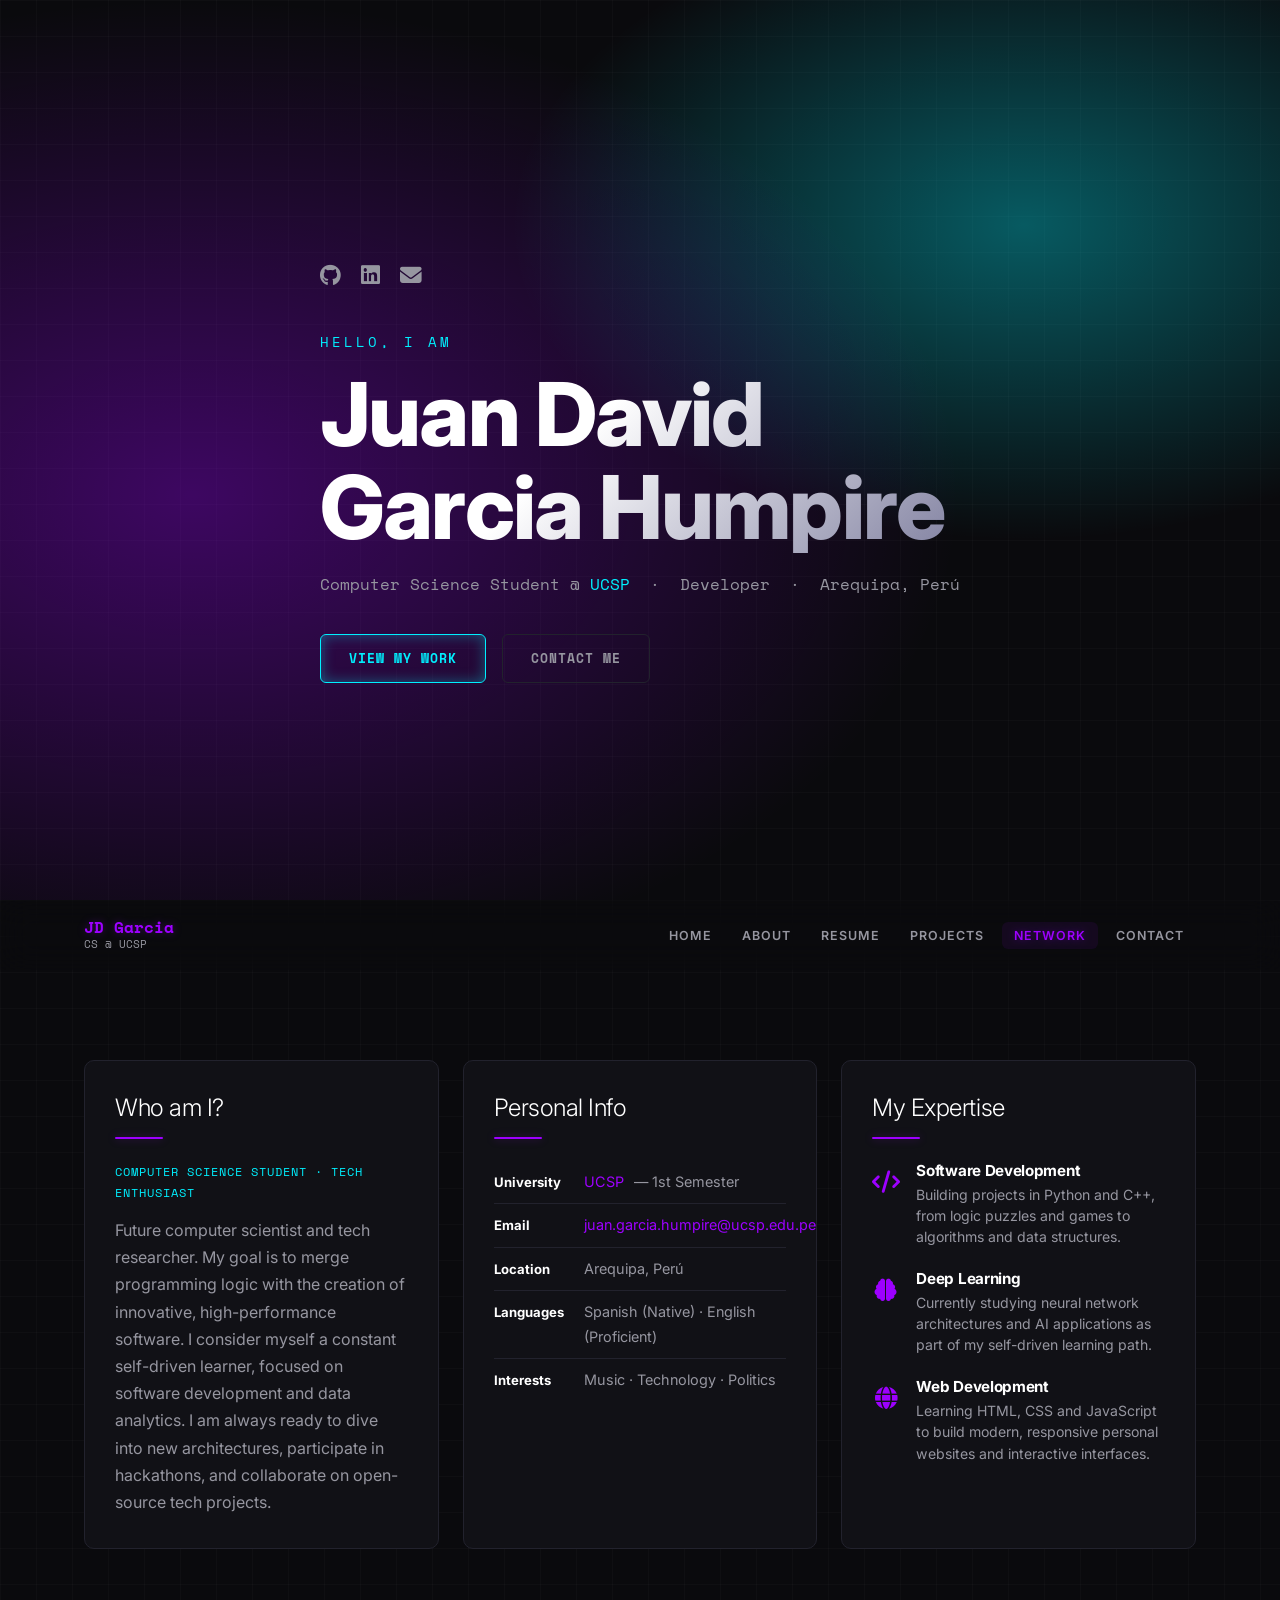
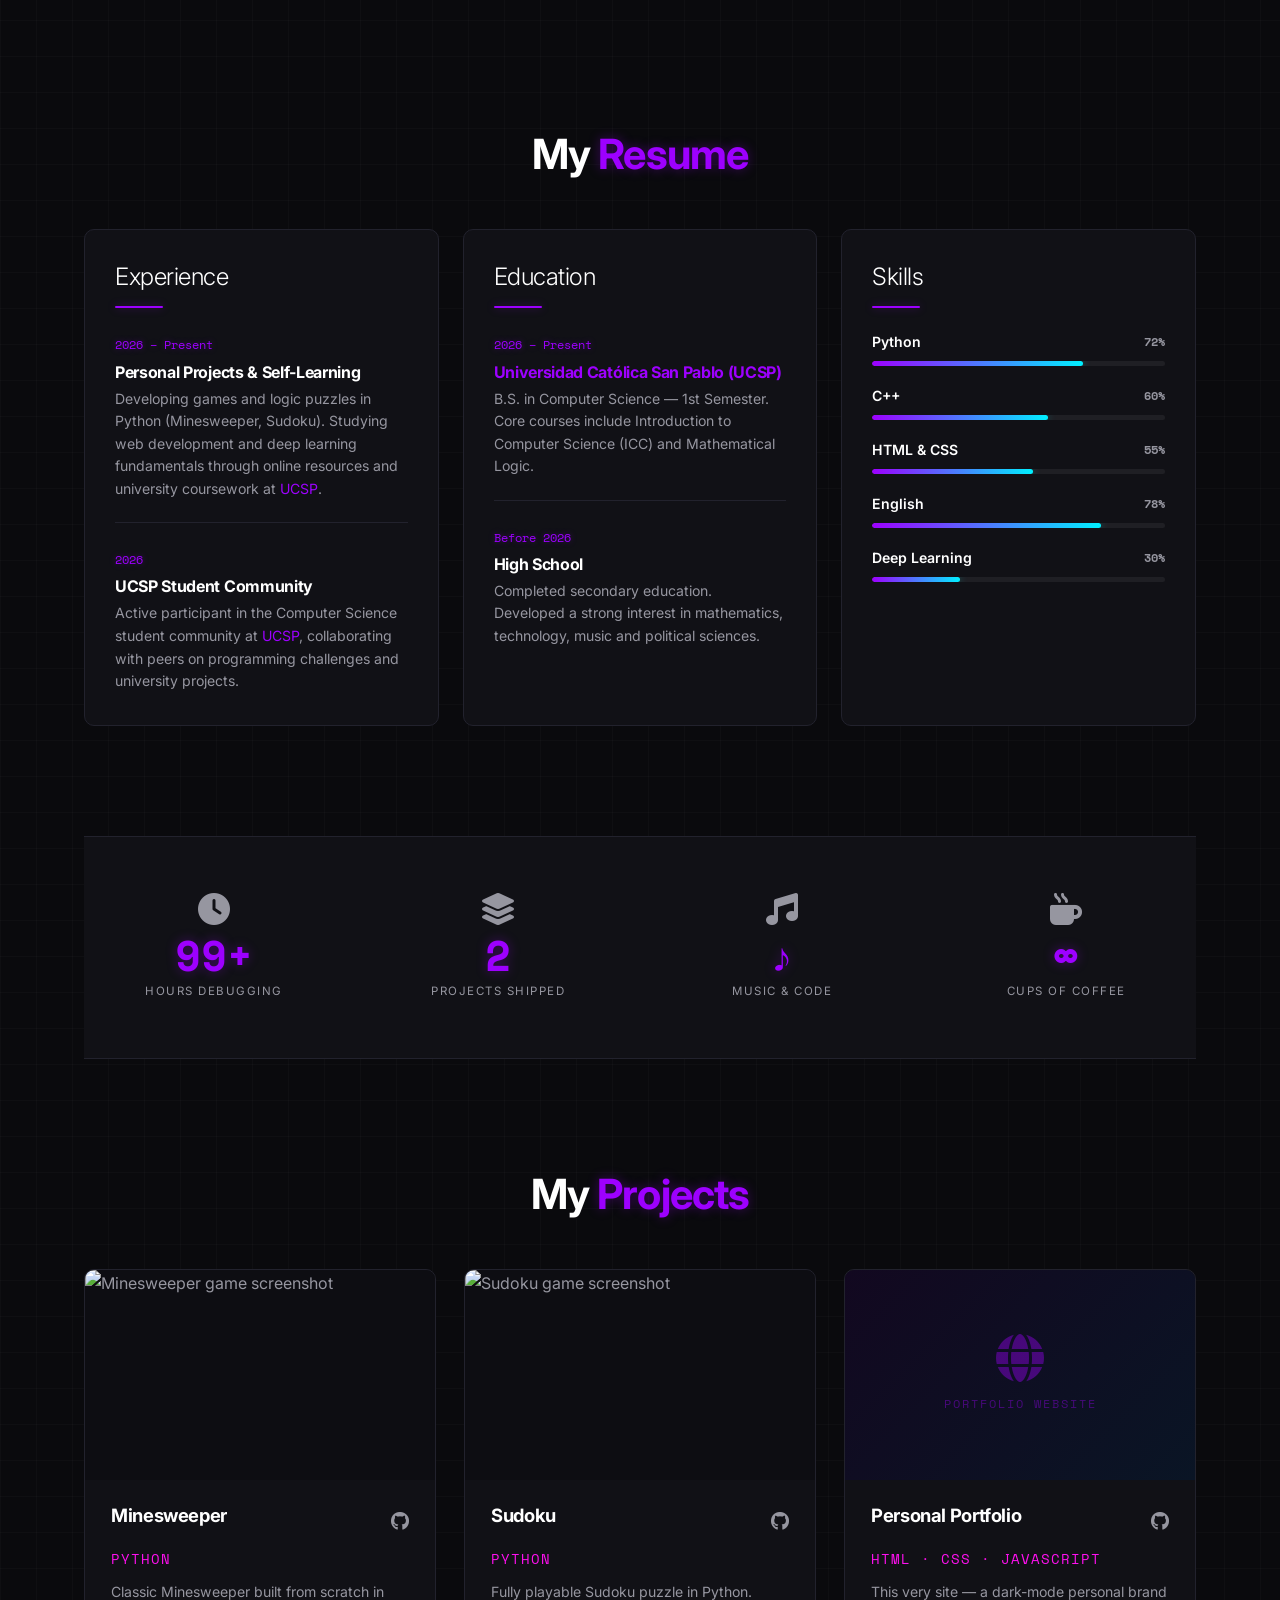
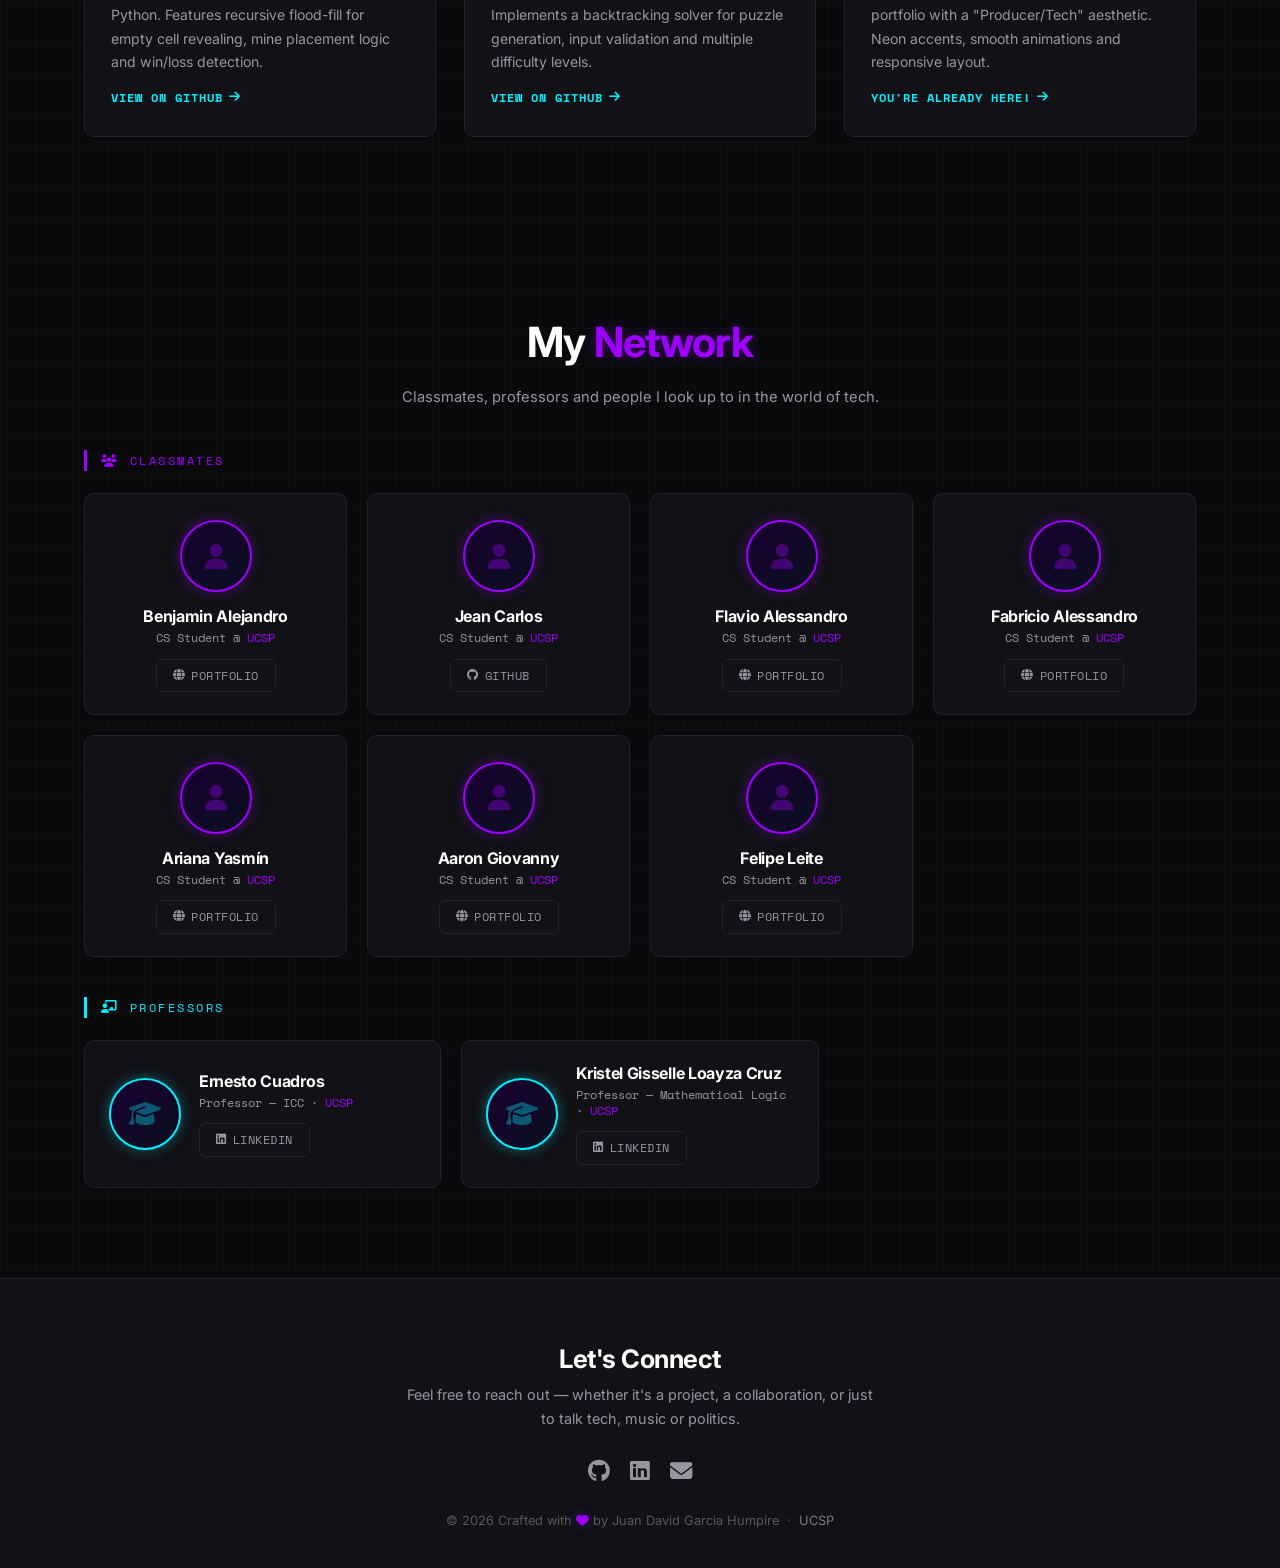
==== commit 0304c490: "Update index.html" ====
--- a/index.html
+++ b/index.html
@@ -11,7 +11,6 @@
 </head>
 <body id="home">
 
-    <!-- ===================== HEADER ===================== -->
     <header class="header">
         <div class="header-bg-glow"></div>
         <div class="container header-inner">
@@ -32,7 +31,6 @@
         </div>
     </header>
 
-    <!-- ===================== NAVBAR ===================== -->
     <nav class="navbar" id="navbar">
         <div class="container nav-container">
             <div class="brand">
@@ -53,10 +51,8 @@
         </div>
     </nav>
 
-    <!-- ===================== MAIN ===================== -->
     <main class="container main-content">
 
-        <!-- ====== ABOUT ====== -->
         <section id="about" class="about-section">
             <div class="about-grid">
 
@@ -123,7 +119,6 @@
             </div>
         </section>
 
-        <!-- ====== RESUME ====== -->
         <section id="resume" class="resume-section">
             <h2 class="section-header">My <span class="text-accent">Resume</span></h2>
             <div class="resume-grid">
@@ -132,12 +127,12 @@
                     <h4 class="card-heading">Experience</h4>
                     <div class="line"></div>
                     <div class="resume-item">
-                        <span class="resume-date">2025 – Present</span>
+                        <span class="resume-date">2026 – Present</span>
                         <h5>Personal Projects &amp; Self-Learning</h5>
                         <p>Developing games and logic puzzles in Python (Minesweeper, Sudoku). Studying web development and deep learning fundamentals through online resources and university coursework at <a href="https://ucsp.edu.pe/" target="_blank" rel="noopener">UCSP</a>.</p>
                     </div>
                     <div class="resume-item">
-                        <span class="resume-date">2025</span>
+                        <span class="resume-date">2026</span>
                         <h5>UCSP Student Community</h5>
                         <p>Active participant in the Computer Science student community at <a href="https://ucsp.edu.pe/" target="_blank" rel="noopener">UCSP</a>, collaborating with peers on programming challenges and university projects.</p>
                     </div>
@@ -147,12 +142,12 @@
                     <h4 class="card-heading">Education</h4>
                     <div class="line"></div>
                     <div class="resume-item">
-                        <span class="resume-date">2025 – Present</span>
+                        <span class="resume-date">2026 – Present</span>
                         <h5><a href="https://ucsp.edu.pe/" target="_blank" rel="noopener">Universidad Católica San Pablo (UCSP)</a></h5>
                         <p>B.S. in Computer Science — 1st Semester. Core courses include Introduction to Computer Science (ICC) and Mathematical Logic.</p>
                     </div>
                     <div class="resume-item">
-                        <span class="resume-date">Before 2025</span>
+                        <span class="resume-date">Before 2026</span>
                         <h5>High School</h5>
                         <p>Completed secondary education. Developed a strong interest in mathematics, technology, music and political sciences.</p>
                     </div>
@@ -201,7 +196,6 @@
             </div>
         </section>
 
-        <!-- ====== STATS ====== -->
         <section class="stats-section" aria-label="Fun stats">
             <div class="stats-grid">
                 <div class="stat-item">
@@ -227,12 +221,10 @@
             </div>
         </section>
 
-        <!-- ====== PROJECTS ====== -->
         <section id="projects" class="projects-section">
             <h2 class="section-header">My <span class="text-accent">Projects</span></h2>
             <div class="projects-grid">
 
-                <!-- Minesweeper -->
                 <div class="project-card">
                     <div class="project-img">
                         <img src="https://tse4.mm.bing.net/th/id/OIP.mkUAdQwPRp28nTiFuS7HbAHaEp?r=0&rs=1&pid=ImgDetMain&o=7&rm=3"
@@ -252,7 +244,6 @@
                     </div>
                 </div>
 
-                <!-- Sudoku -->
                 <div class="project-card">
                     <div class="project-img">
                         <img src="https://d112y698adiu2z.cloudfront.net/photos/production/software_photos/001/792/105/datas/original.png"
@@ -272,7 +263,6 @@
                     </div>
                 </div>
 
-                <!-- Portfolio -->
                 <div class="project-card">
                     <div class="project-img project-img-portfolio">
                         <div class="portfolio-placeholder">
@@ -296,7 +286,6 @@
             </div>
         </section>
 
-        <!-- ====== NETWORK ====== -->
         <section id="network" class="network-section">
             <h2 class="section-header">My <span class="text-accent">Network</span></h2>
             <p class="section-sub">Classmates, professors and people I look up to in the world of tech.</p>
@@ -395,7 +384,6 @@
 
     </main>
 
-    <!-- ===================== FOOTER ===================== -->
     <footer class="footer" id="contact">
         <div class="container footer-inner">
             <div class="footer-text">
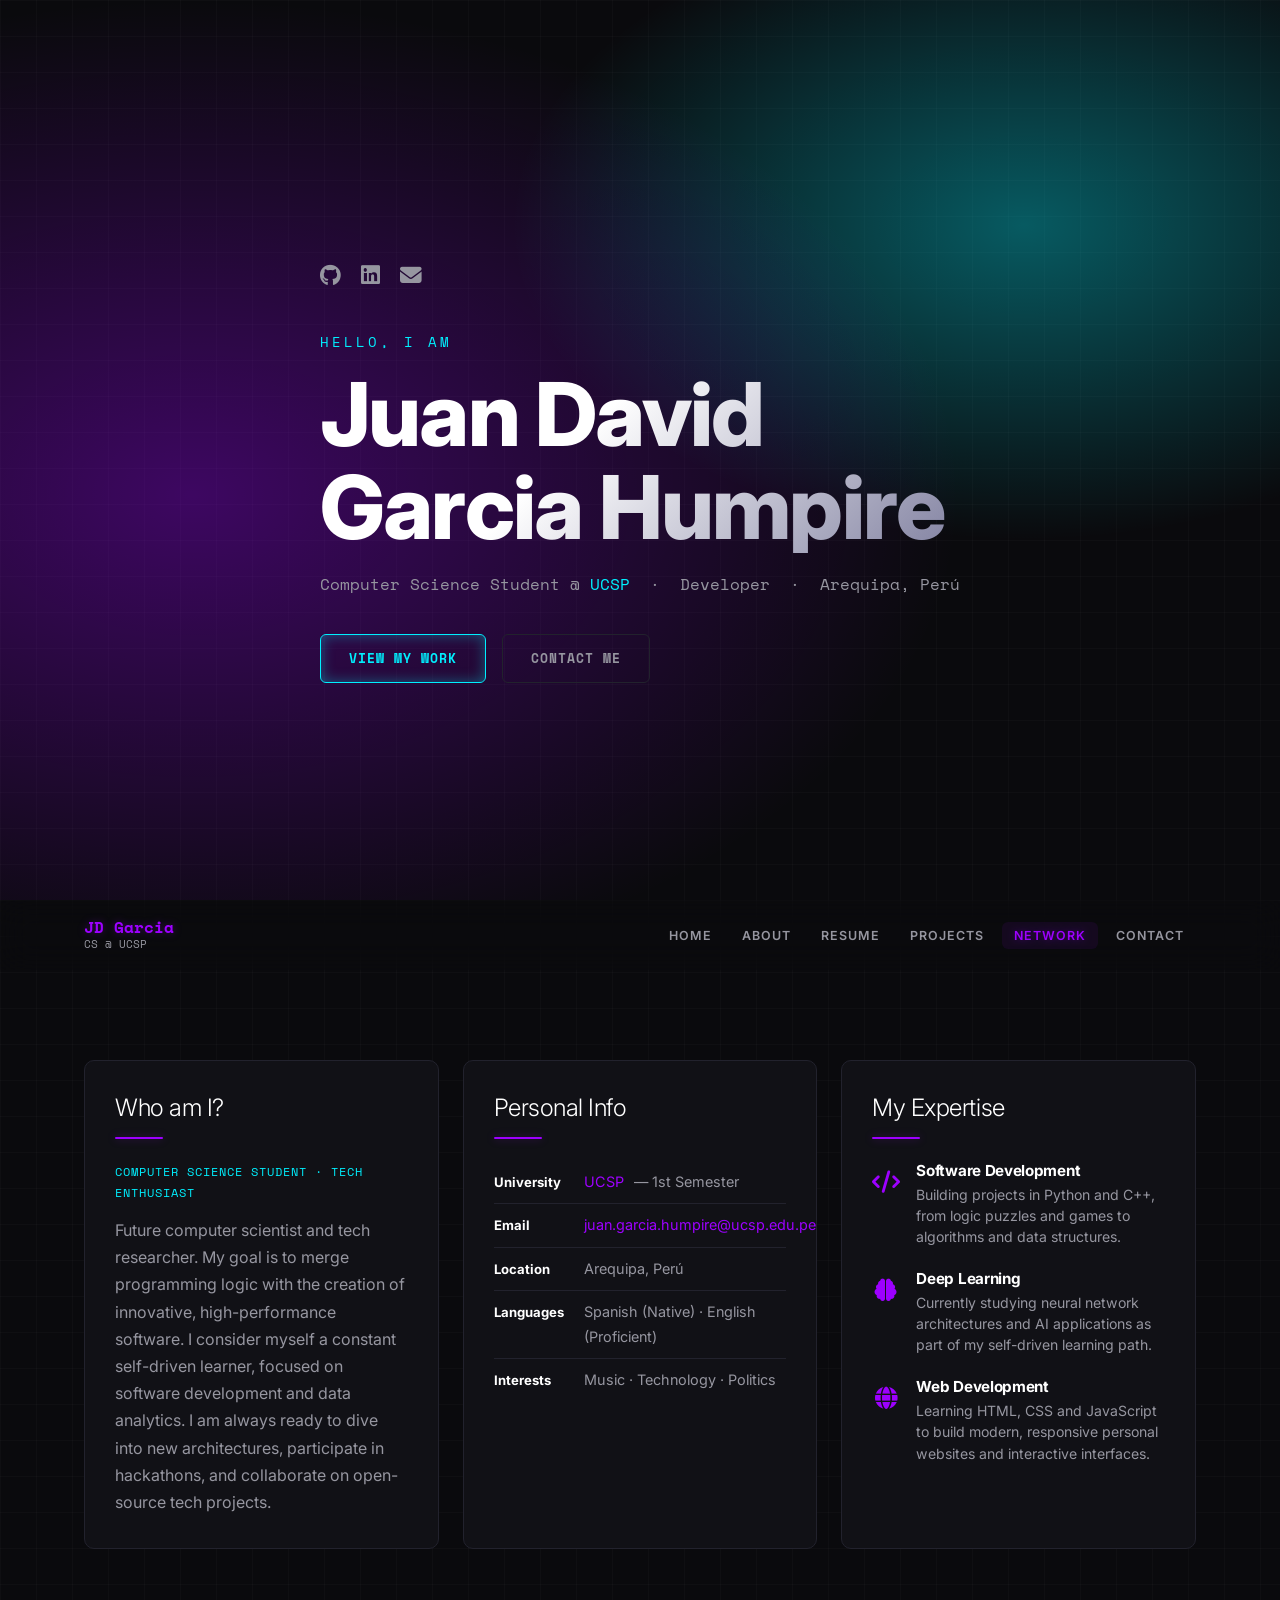
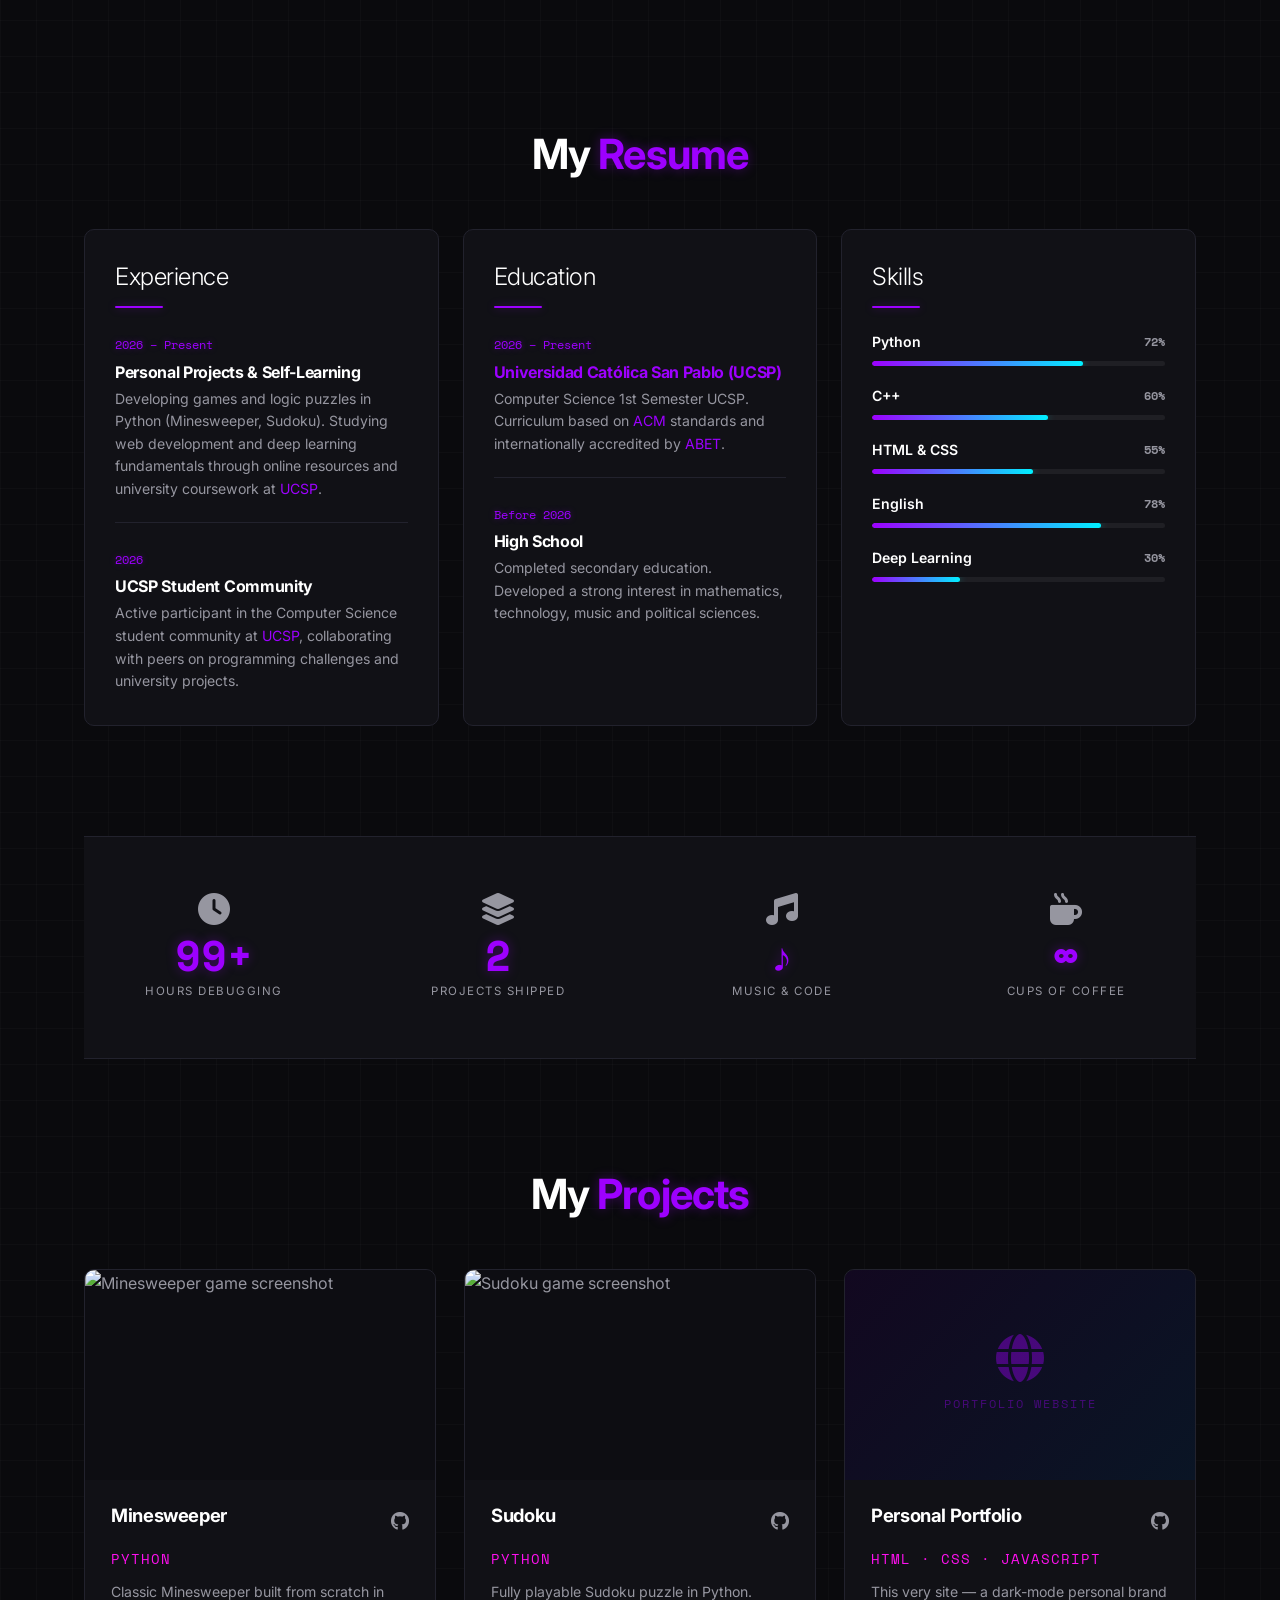
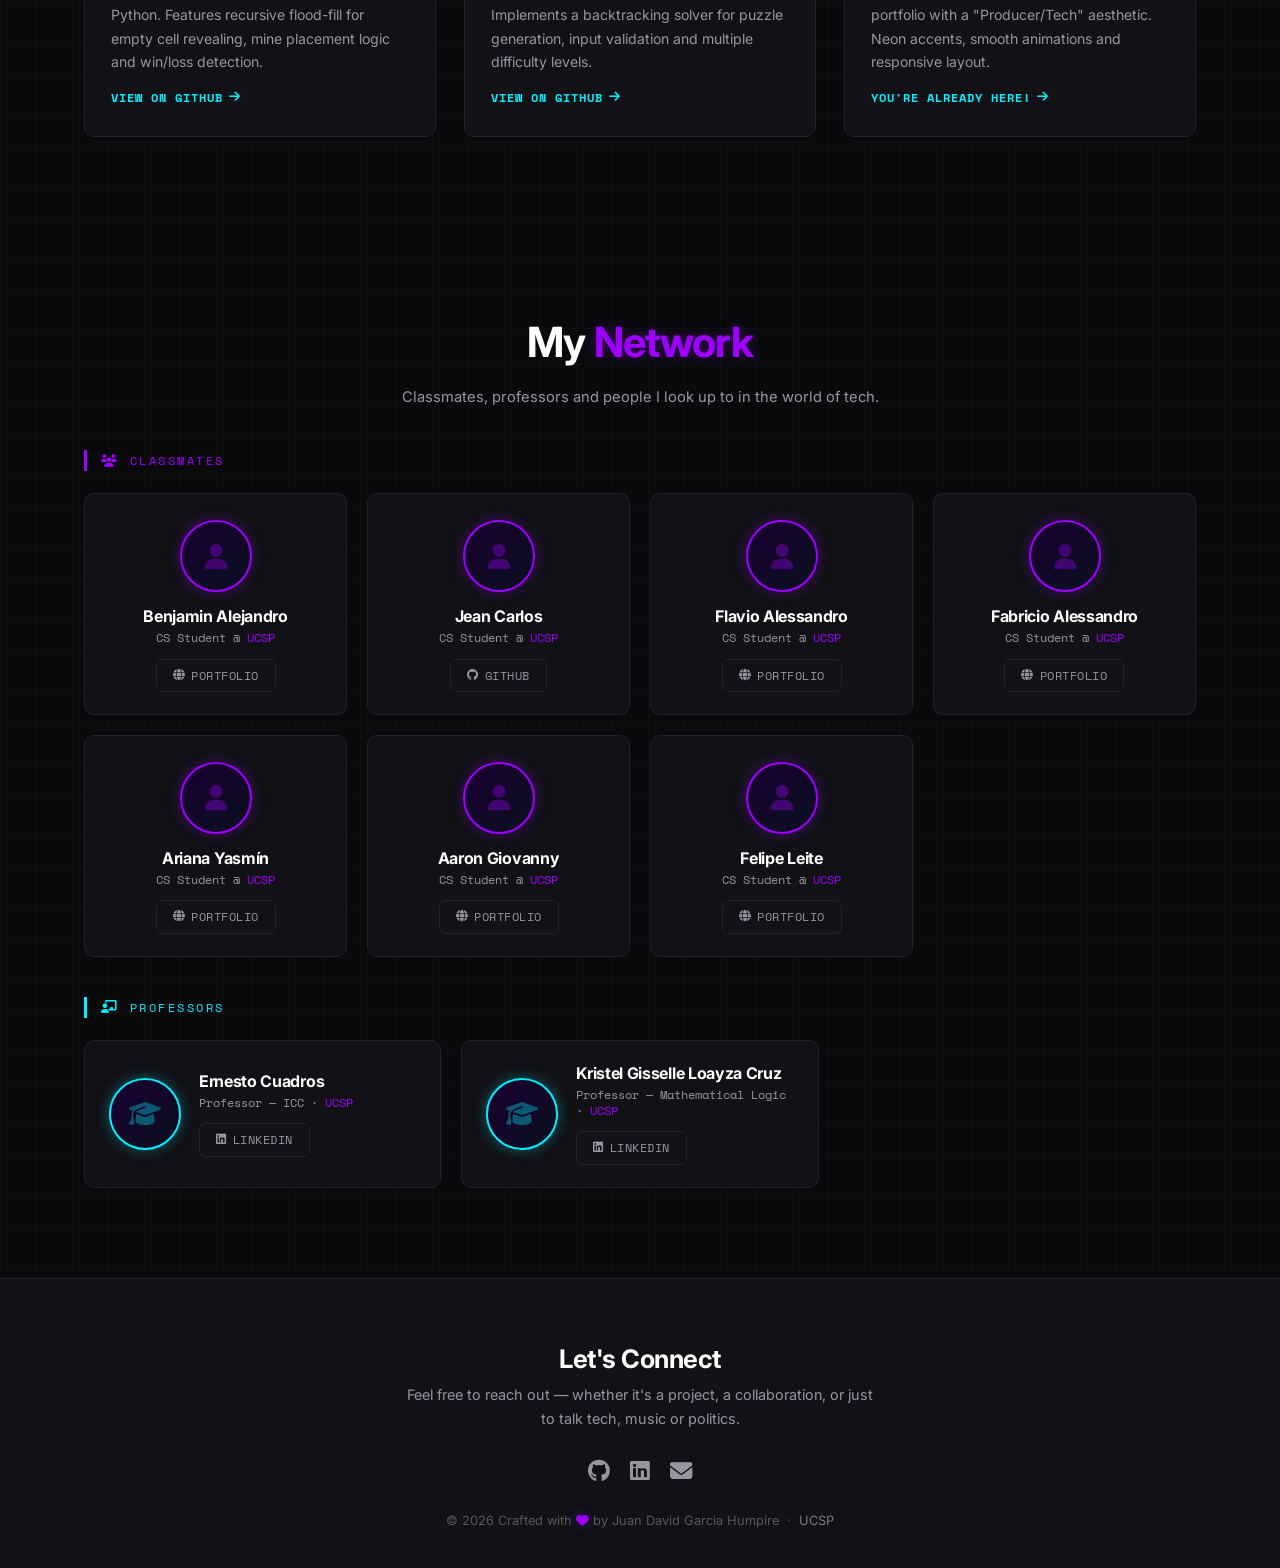
==== commit cf6581f8: "Update index.html" ====
--- a/index.html
+++ b/index.html
@@ -144,7 +144,7 @@
                     <div class="resume-item">
                         <span class="resume-date">2026 – Present</span>
                         <h5><a href="https://ucsp.edu.pe/" target="_blank" rel="noopener">Universidad Católica San Pablo (UCSP)</a></h5>
-                        <p>B.S. in Computer Science — 1st Semester. Core courses include Introduction to Computer Science (ICC) and Mathematical Logic.</p>
+                        <p>Computer Science 1st Semester UCSP. Curriculum based on <a href="https://www.acm.org" target="_blank">ACM</a> standards and internationally accredited by <a href="https://www.abet.org" target="_blank">ABET</a>.</p>
                     </div>
                     <div class="resume-item">
                         <span class="resume-date">Before 2026</span>
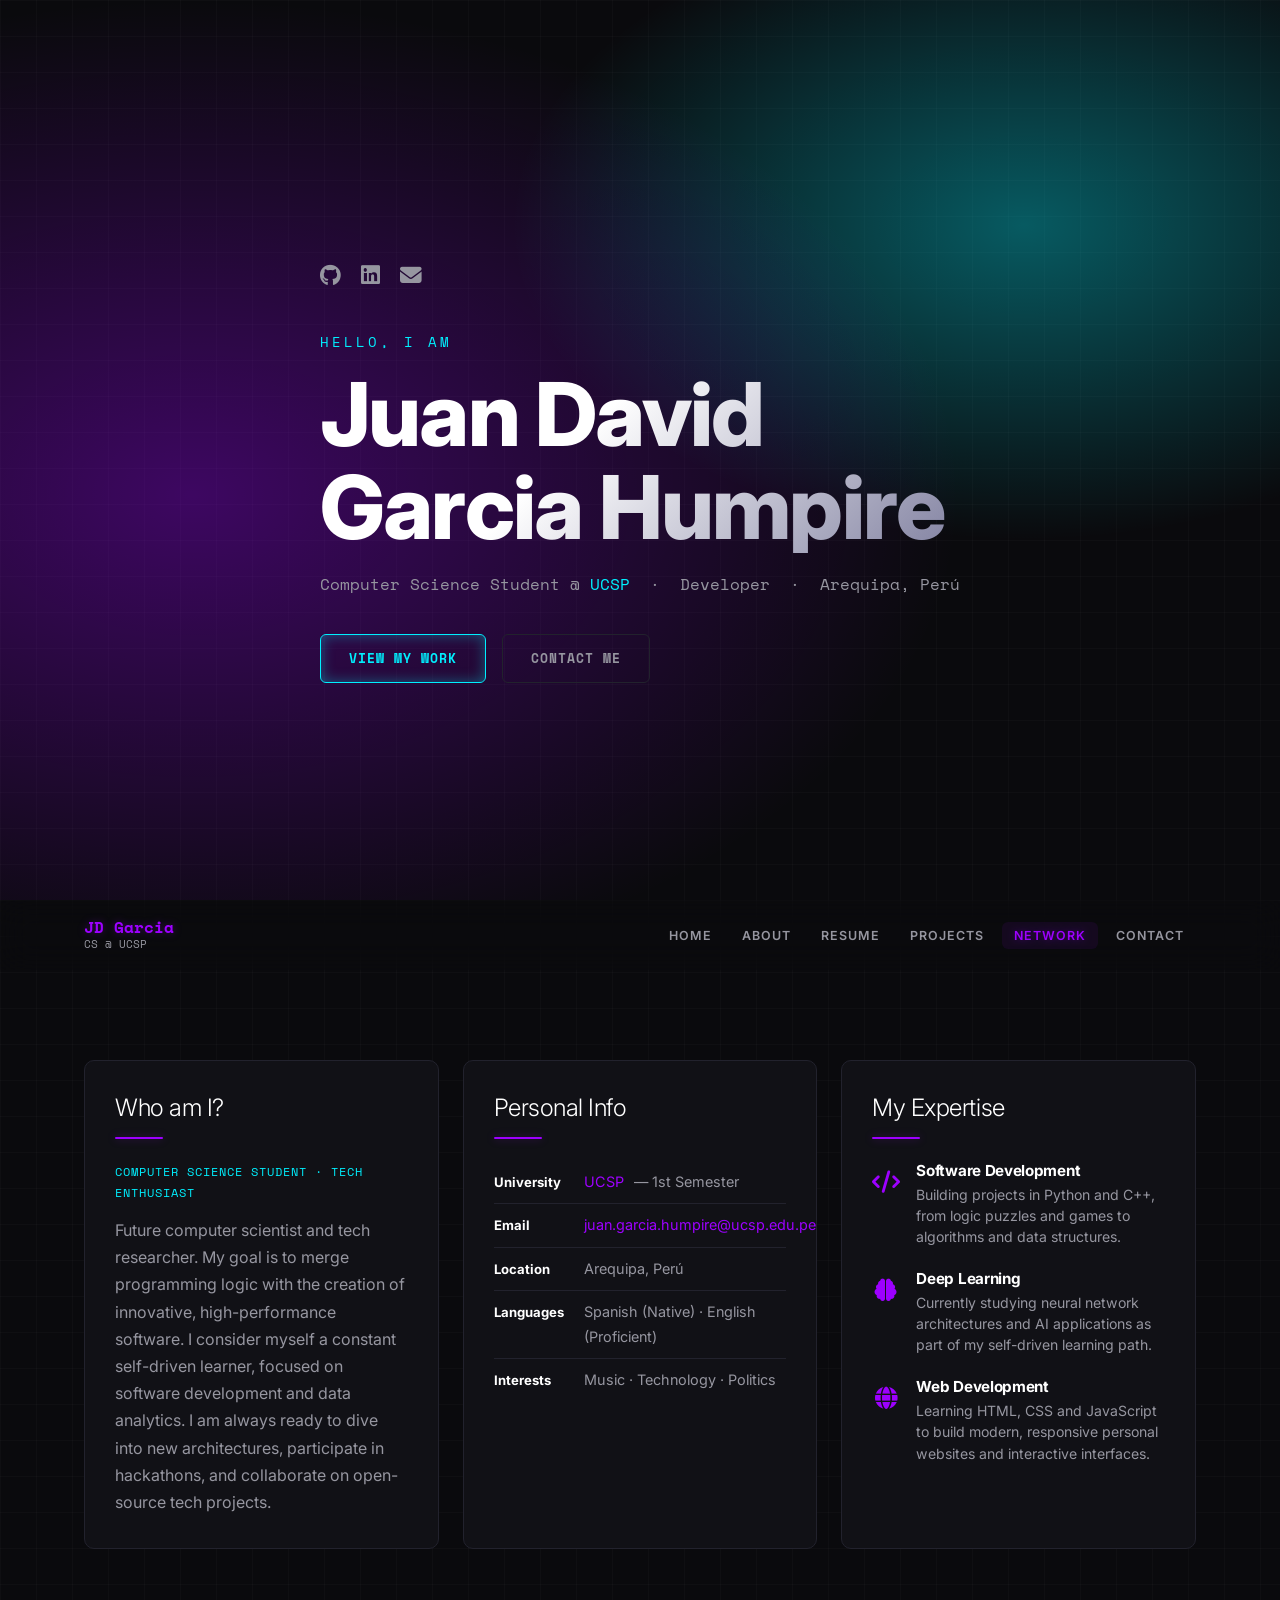
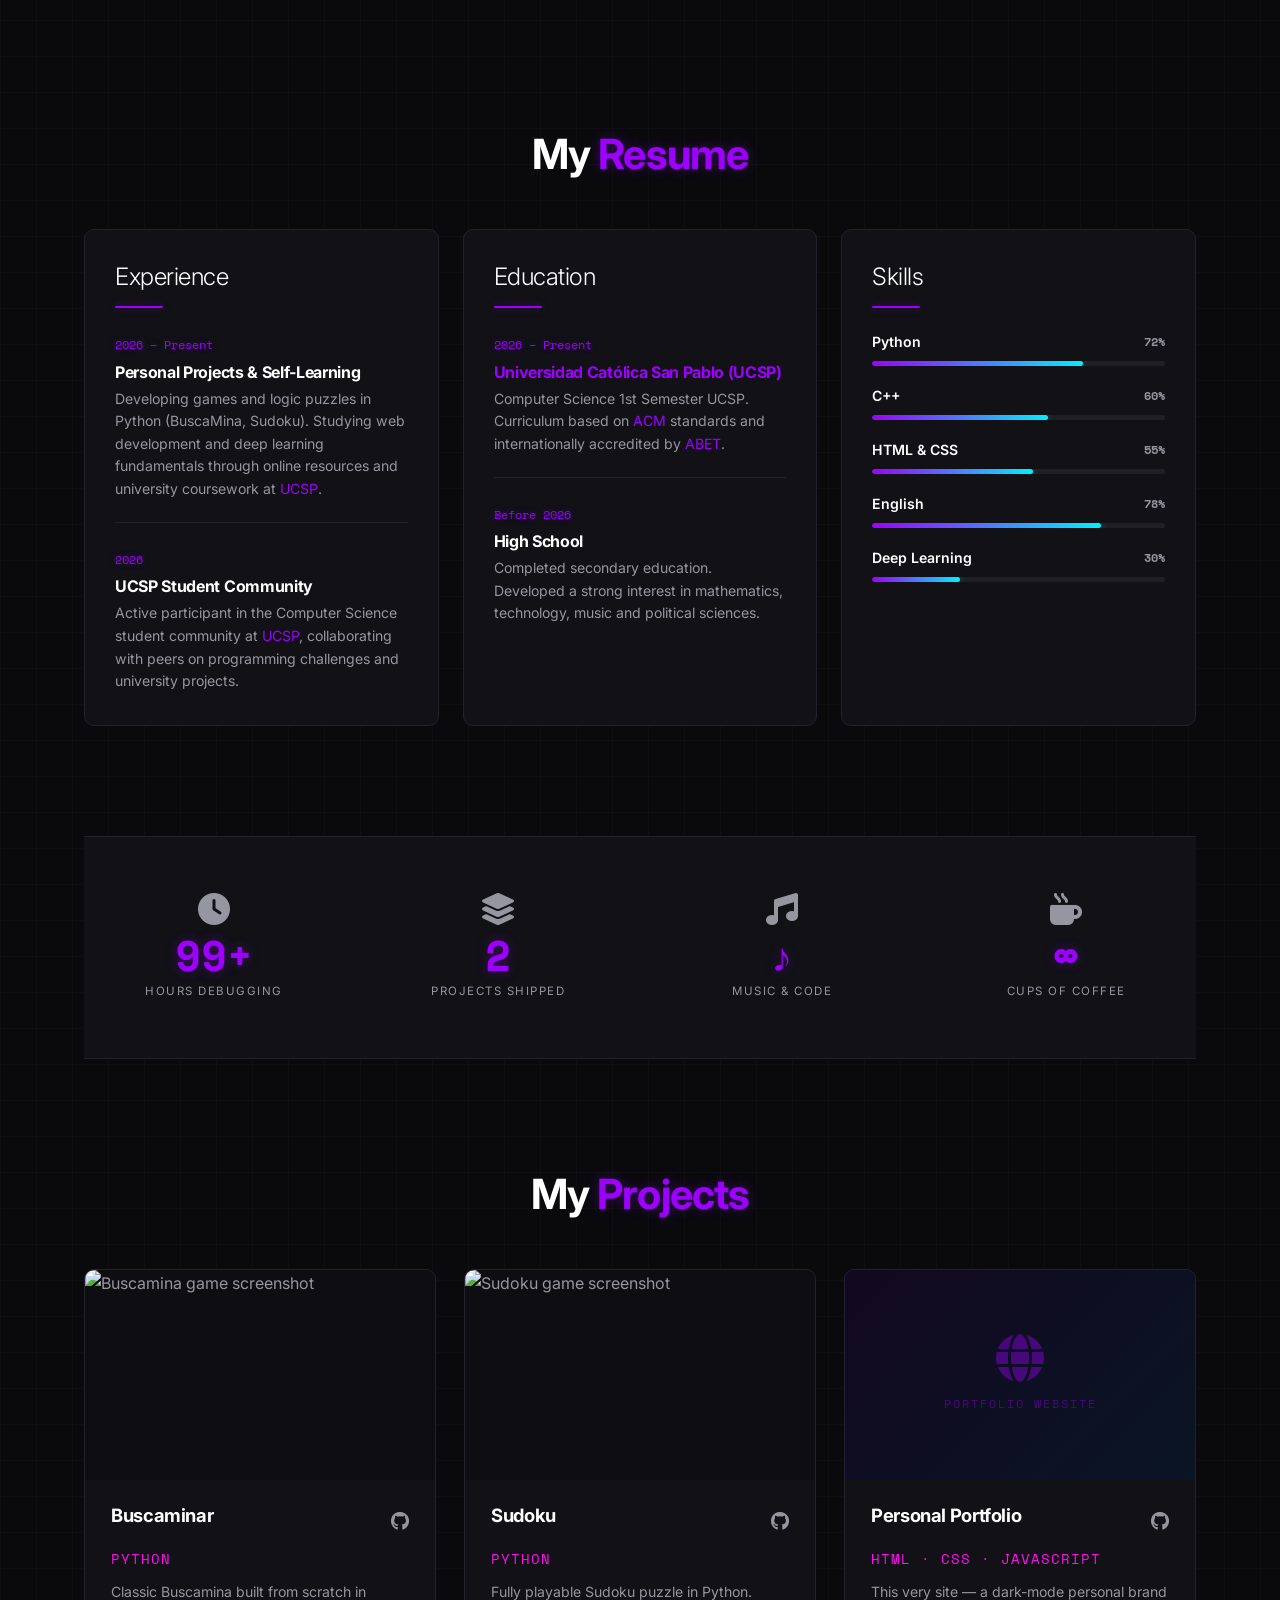
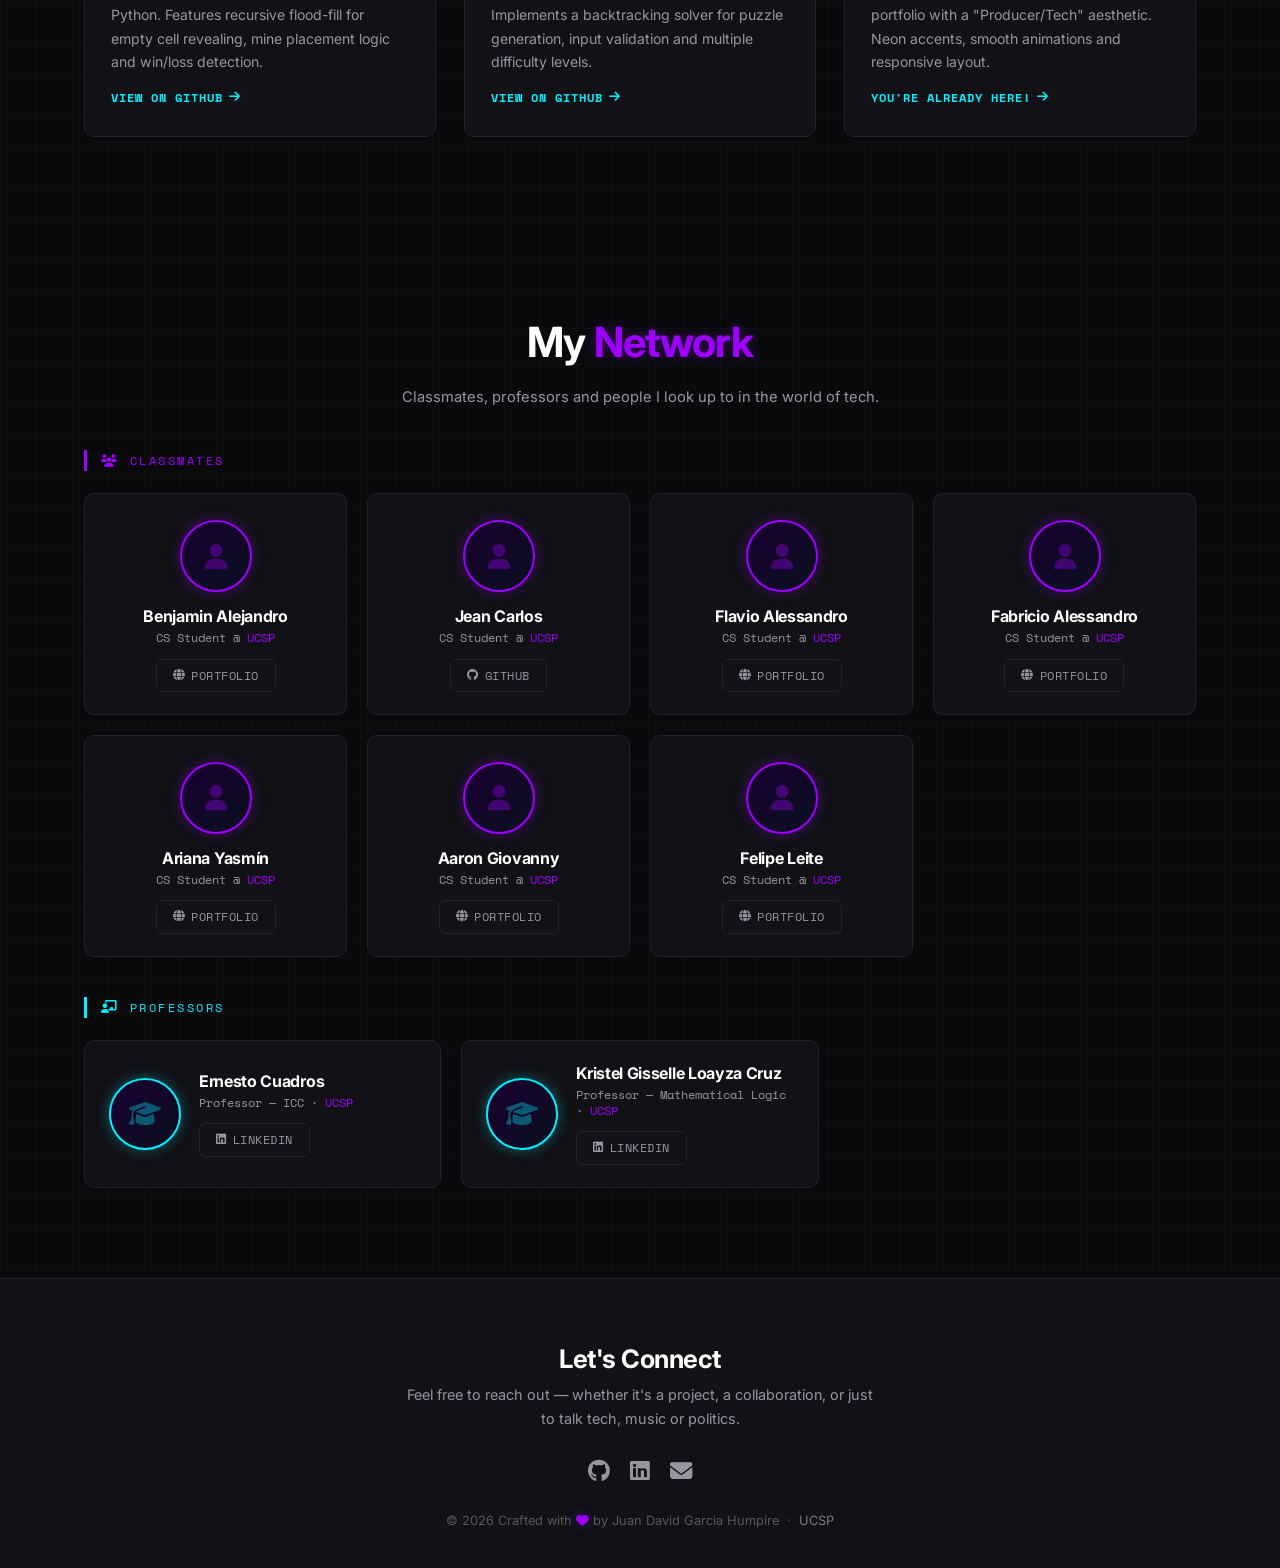
==== commit e221f231: "Update index.html" ====
--- a/index.html
+++ b/index.html
@@ -129,7 +129,7 @@
                     <div class="resume-item">
                         <span class="resume-date">2026 – Present</span>
                         <h5>Personal Projects &amp; Self-Learning</h5>
-                        <p>Developing games and logic puzzles in Python (Minesweeper, Sudoku). Studying web development and deep learning fundamentals through online resources and university coursework at <a href="https://ucsp.edu.pe/" target="_blank" rel="noopener">UCSP</a>.</p>
+                        <p>Developing games and logic puzzles in Python (BuscaMina, Sudoku). Studying web development and deep learning fundamentals through online resources and university coursework at <a href="https://ucsp.edu.pe/" target="_blank" rel="noopener">UCSP</a>.</p>
                     </div>
                     <div class="resume-item">
                         <span class="resume-date">2026</span>
@@ -228,18 +228,18 @@
                 <div class="project-card">
                     <div class="project-img">
                         <img src="https://tse4.mm.bing.net/th/id/OIP.mkUAdQwPRp28nTiFuS7HbAHaEp?r=0&rs=1&pid=ImgDetMain&o=7&rm=3"
-                             alt="Minesweeper game screenshot"
+                             alt="Buscamina game screenshot"
                              loading="lazy">
                     </div>
                     <div class="project-content">
                         <div class="project-header">
-                            <h4>Minesweeper</h4>
+                            <h4>Buscaminar</h4>
                             <div class="project-links">
                                 <a href="https://github.com/" target="_blank" rel="noopener" title="GitHub Repo"><i class="fa-brands fa-github"></i></a>
                             </div>
                         </div>
                         <p class="tech-stack">Python</p>
-                        <p>Classic Minesweeper built from scratch in Python. Features recursive flood-fill for empty cell revealing, mine placement logic and win/loss detection.</p>
+                        <p>Classic Buscamina built from scratch in Python. Features recursive flood-fill for empty cell revealing, mine placement logic and win/loss detection.</p>
                         <a href="https://github.com/" target="_blank" rel="noopener" class="read-more">View on GitHub <i class="fa-solid fa-arrow-right"></i></a>
                     </div>
                 </div>
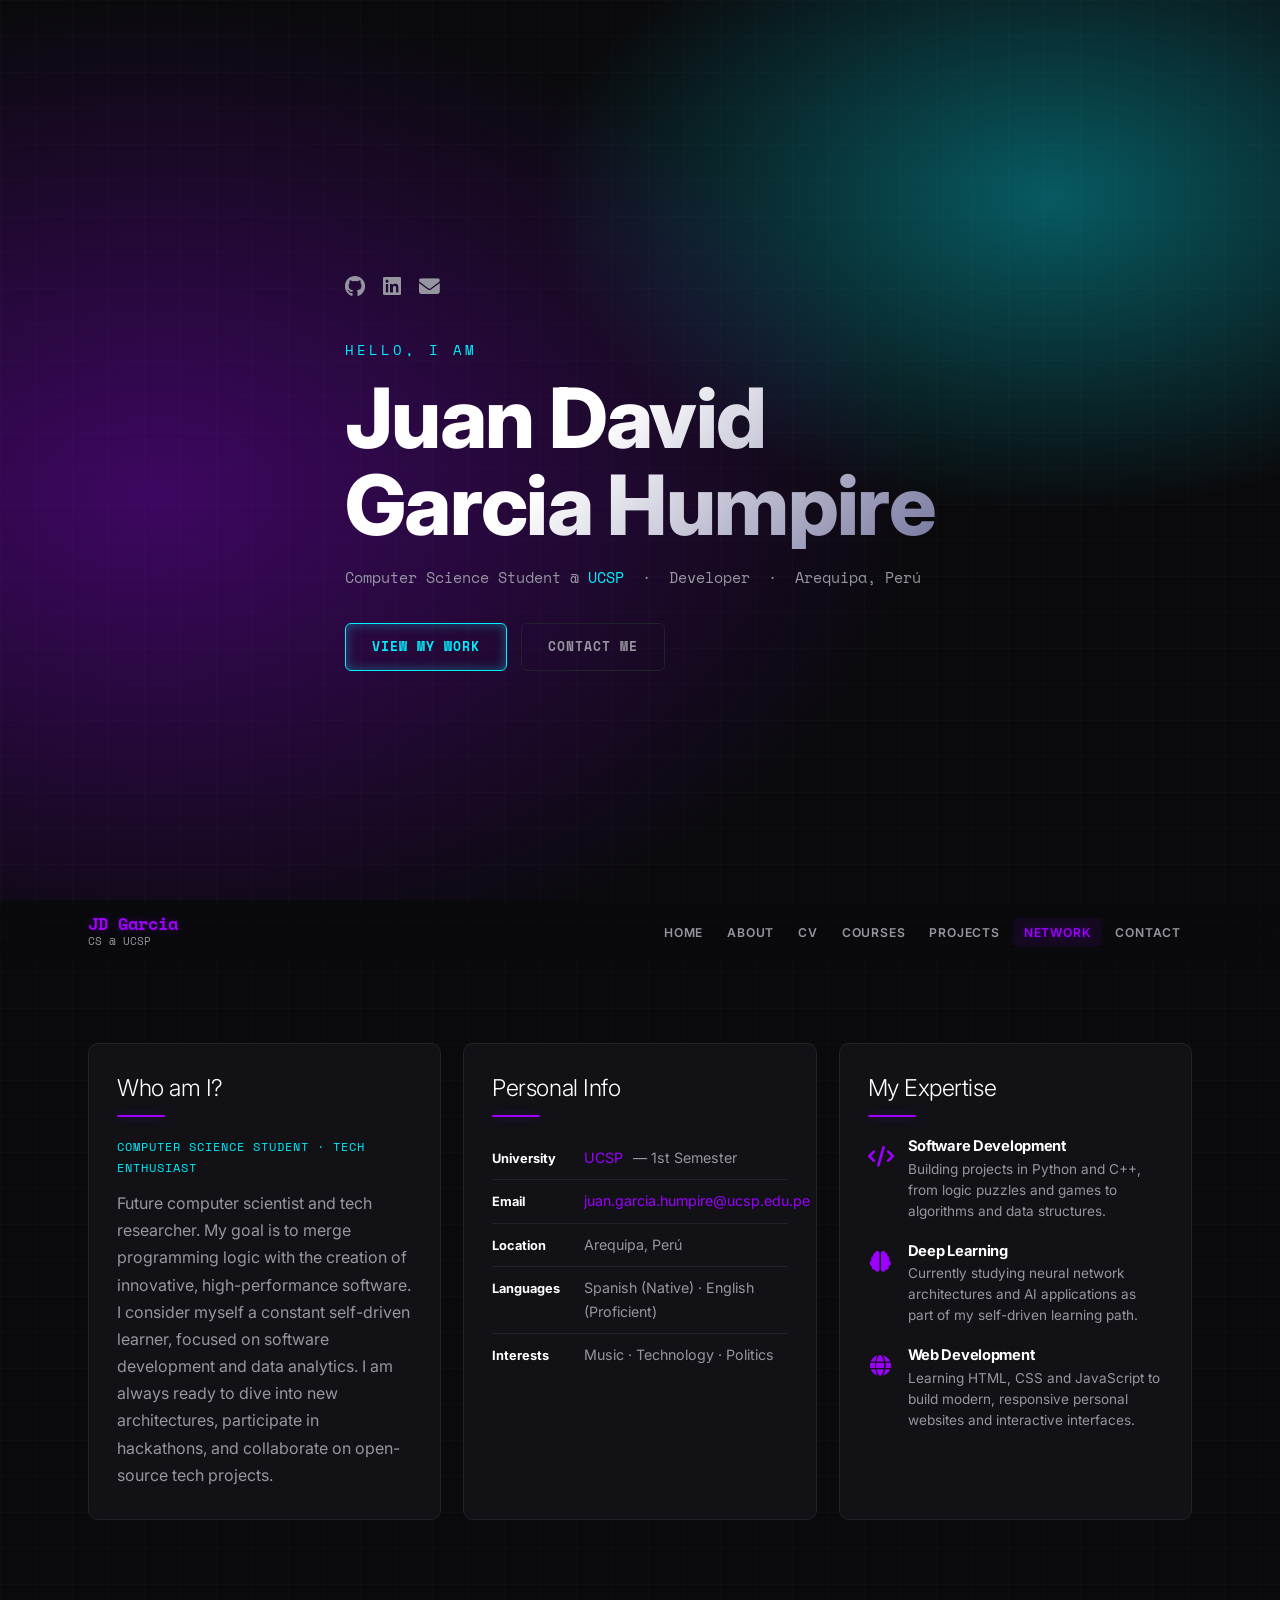
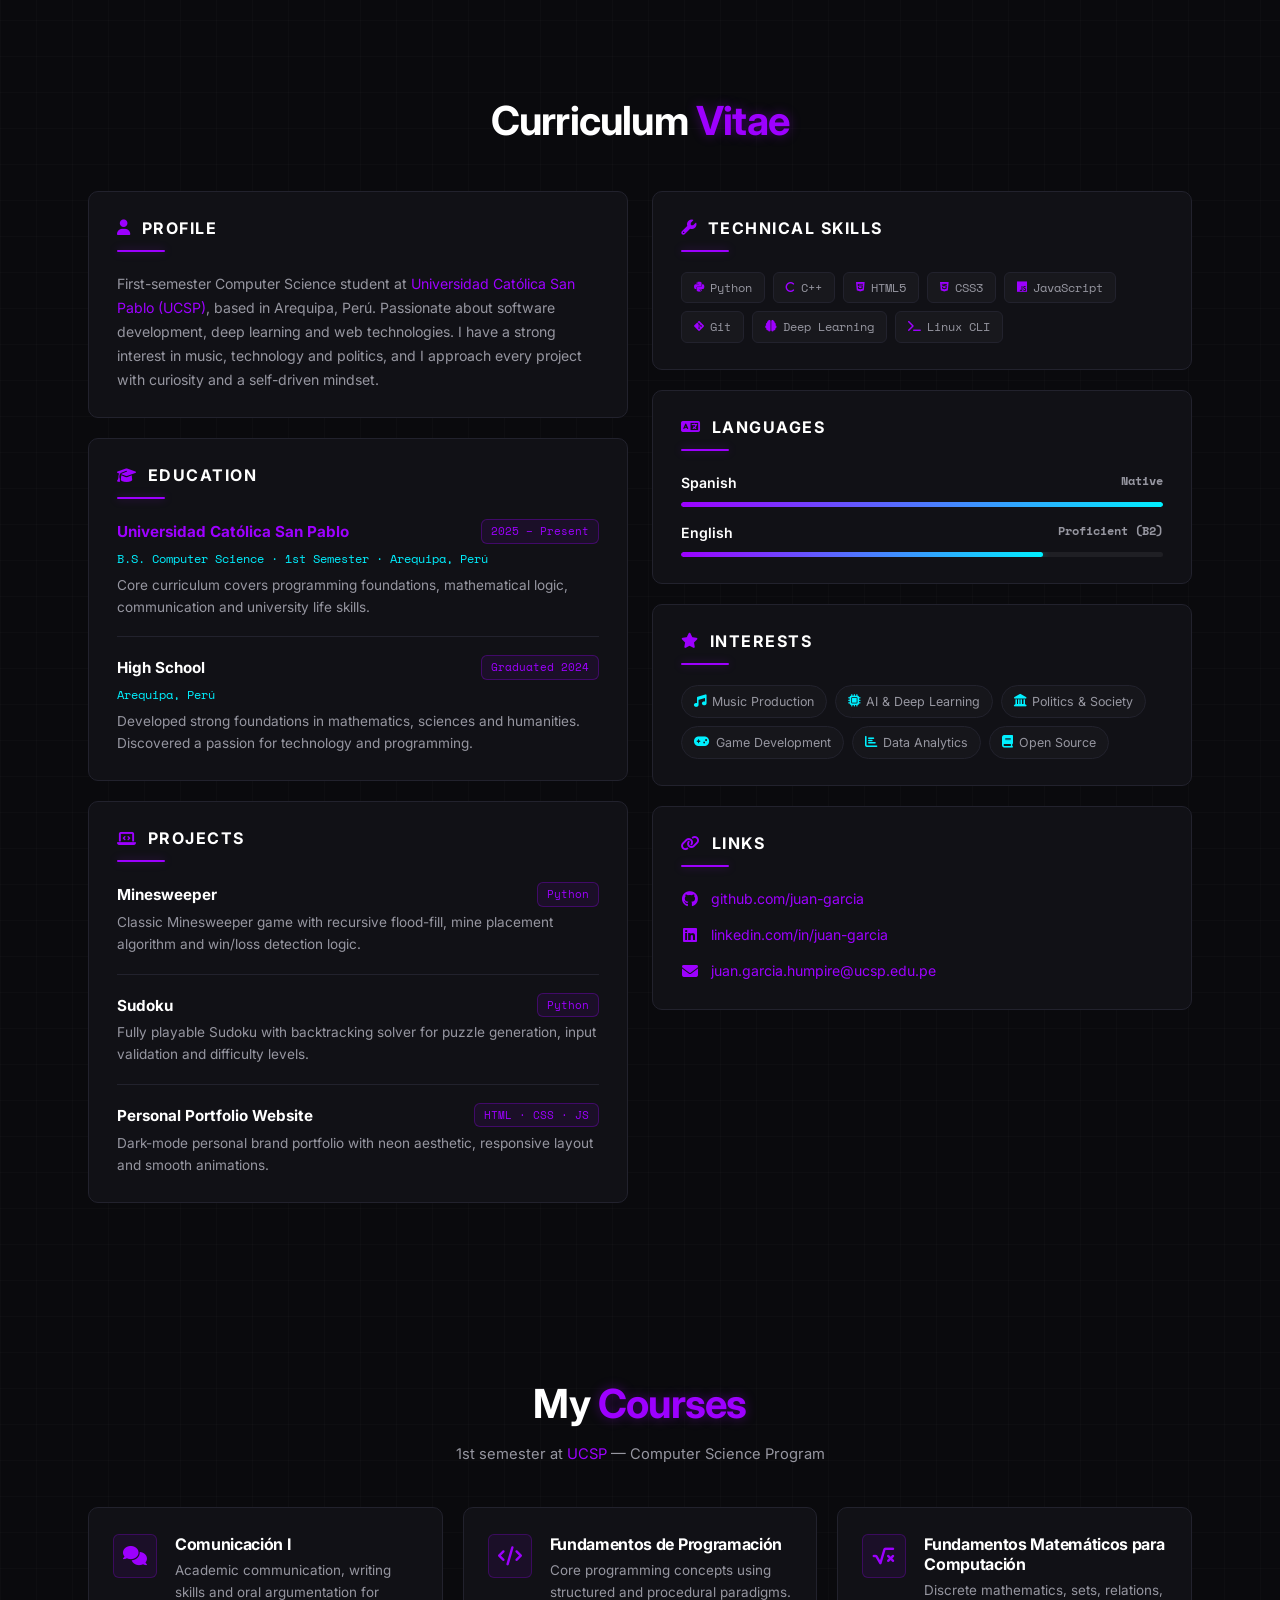
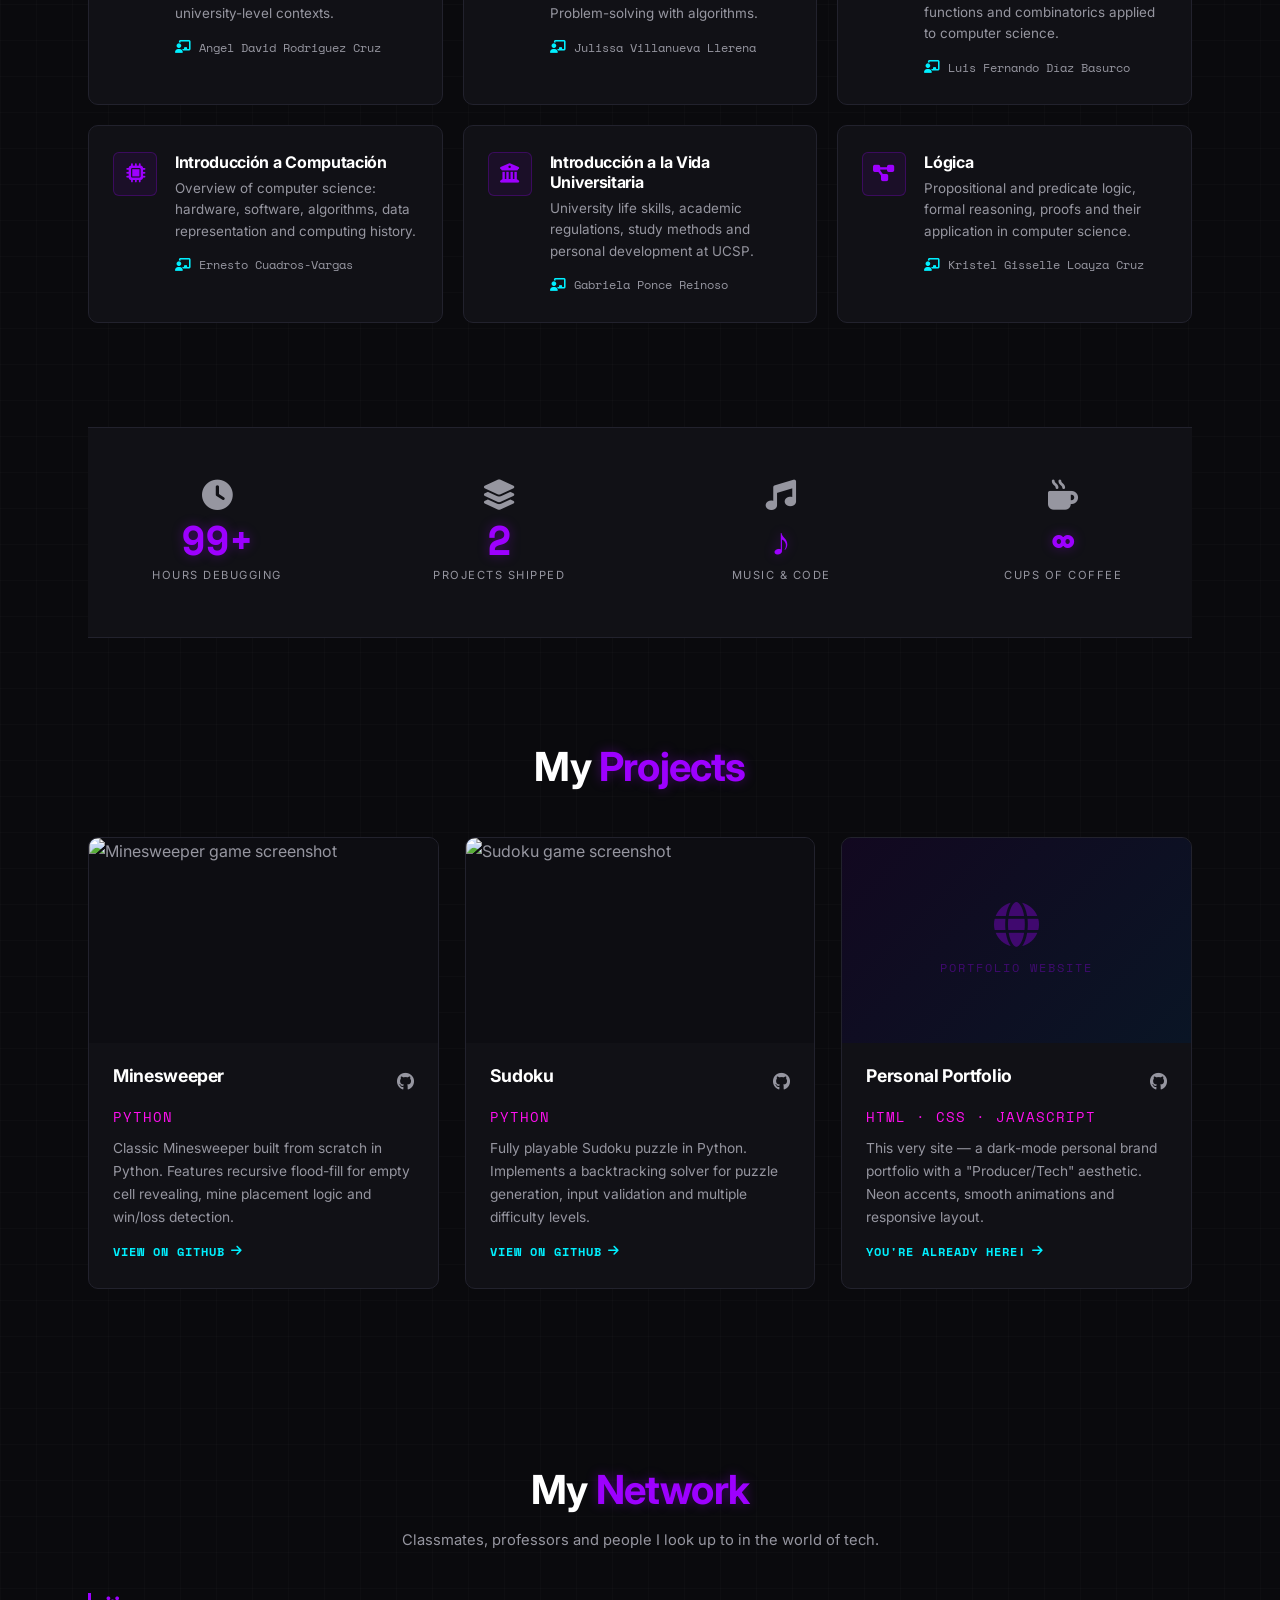
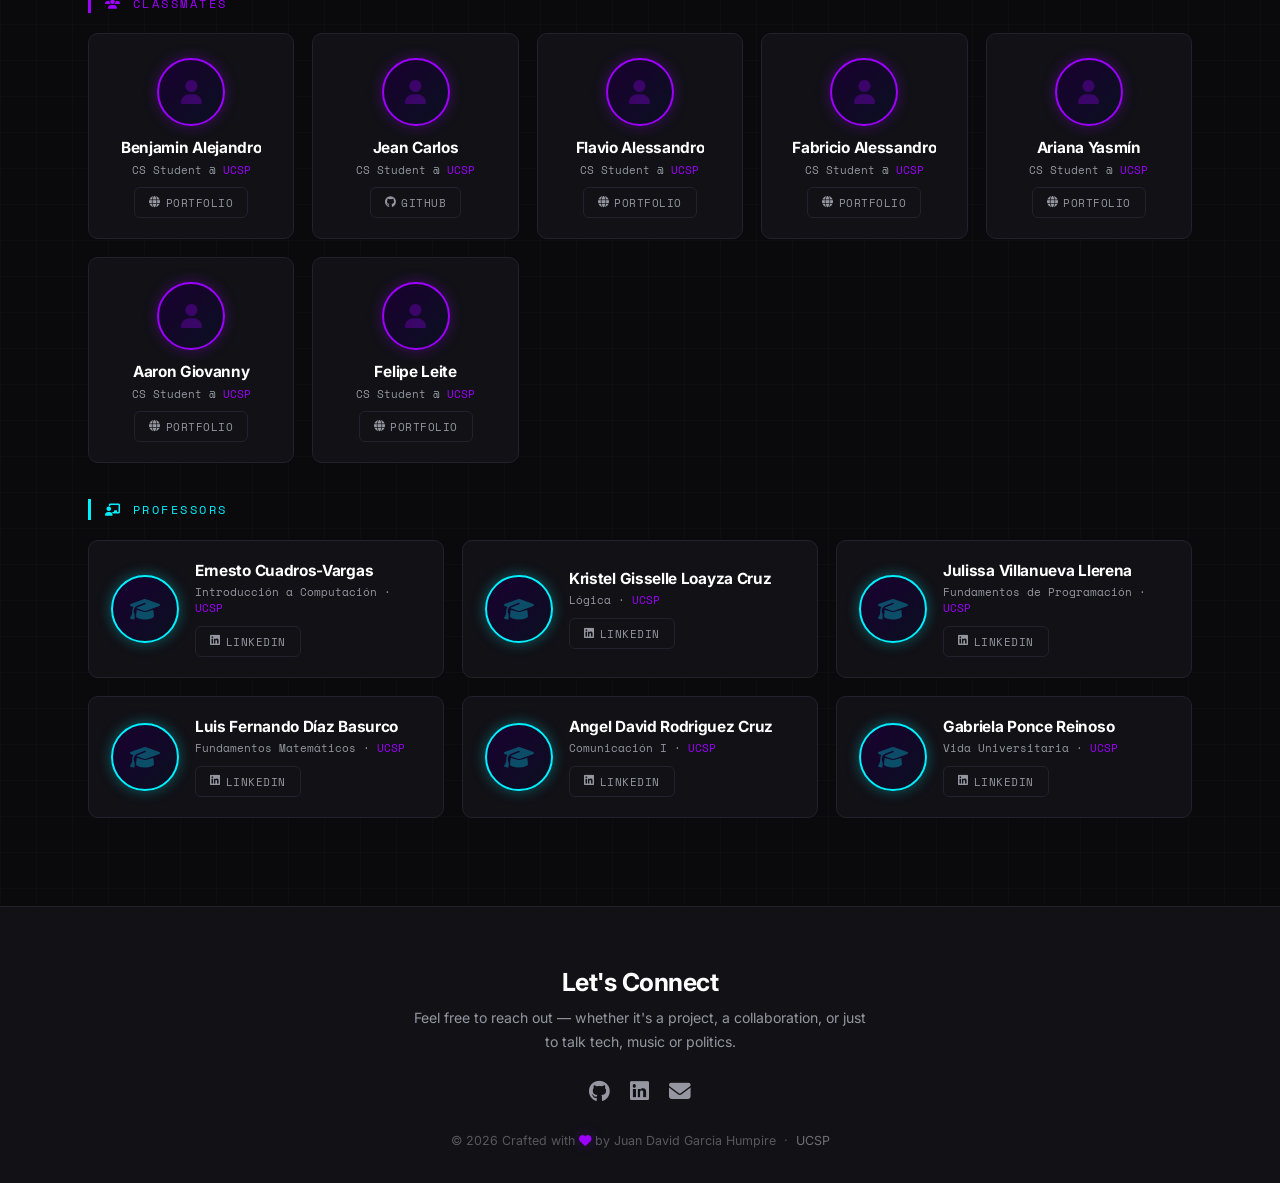
==== commit ab50013d: "Add files via upload" ====
--- a/index.html
+++ b/index.html
@@ -11,6 +11,7 @@
 </head>
 <body id="home">
 
+    <!-- ===================== HEADER ===================== -->
     <header class="header">
         <div class="header-bg-glow"></div>
         <div class="container header-inner">
@@ -31,6 +32,7 @@
         </div>
     </header>
 
+    <!-- ===================== NAVBAR ===================== -->
     <nav class="navbar" id="navbar">
         <div class="container nav-container">
             <div class="brand">
@@ -40,7 +42,8 @@
             <ul class="navbar-nav" id="navMenu">
                 <li><a href="#home"     class="nav-link">Home</a></li>
                 <li><a href="#about"    class="nav-link">About</a></li>
-                <li><a href="#resume"   class="nav-link">Resume</a></li>
+                <li><a href="#cv"       class="nav-link">CV</a></li>
+                <li><a href="#courses"  class="nav-link">Courses</a></li>
                 <li><a href="#projects" class="nav-link">Projects</a></li>
                 <li><a href="#network"  class="nav-link">Network</a></li>
                 <li><a href="#contact"  class="nav-link">Contact</a></li>
@@ -51,8 +54,10 @@
         </div>
     </nav>
 
+    <!-- ===================== MAIN ===================== -->
     <main class="container main-content">
 
+        <!-- ====== ABOUT ====== -->
         <section id="about" class="about-section">
             <div class="about-grid">
 
@@ -119,83 +124,224 @@
             </div>
         </section>
 
-        <section id="resume" class="resume-section">
-            <h2 class="section-header">My <span class="text-accent">Resume</span></h2>
-            <div class="resume-grid">
-
-                <div class="resume-card">
-                    <h4 class="card-heading">Experience</h4>
-                    <div class="line"></div>
-                    <div class="resume-item">
-                        <span class="resume-date">2026 – Present</span>
-                        <h5>Personal Projects &amp; Self-Learning</h5>
-                        <p>Developing games and logic puzzles in Python (BuscaMina, Sudoku). Studying web development and deep learning fundamentals through online resources and university coursework at <a href="https://ucsp.edu.pe/" target="_blank" rel="noopener">UCSP</a>.</p>
-                    </div>
-                    <div class="resume-item">
-                        <span class="resume-date">2026</span>
-                        <h5>UCSP Student Community</h5>
-                        <p>Active participant in the Computer Science student community at <a href="https://ucsp.edu.pe/" target="_blank" rel="noopener">UCSP</a>, collaborating with peers on programming challenges and university projects.</p>
-                    </div>
-                </div>
-
-                <div class="resume-card">
-                    <h4 class="card-heading">Education</h4>
-                    <div class="line"></div>
-                    <div class="resume-item">
-                        <span class="resume-date">2026 – Present</span>
-                        <h5><a href="https://ucsp.edu.pe/" target="_blank" rel="noopener">Universidad Católica San Pablo (UCSP)</a></h5>
-                        <p>Computer Science 1st Semester UCSP. Curriculum based on <a href="https://www.acm.org" target="_blank">ACM</a> standards and internationally accredited by <a href="https://www.abet.org" target="_blank">ABET</a>.</p>
-                    </div>
-                    <div class="resume-item">
-                        <span class="resume-date">Before 2026</span>
-                        <h5>High School</h5>
-                        <p>Completed secondary education. Developed a strong interest in mathematics, technology, music and political sciences.</p>
-                    </div>
-                </div>
-
-                <div class="resume-card">
-                    <h4 class="card-heading">Skills</h4>
-                    <div class="line"></div>
-                    <div class="skill-item">
-                        <div class="skill-label">
-                            <span>Python</span>
-                            <span class="skill-pct">72%</span>
-                        </div>
-                        <div class="progress-track"><div class="progress-fill" style="width:72%"></div></div>
-                    </div>
-                    <div class="skill-item">
-                        <div class="skill-label">
-                            <span>C++</span>
-                            <span class="skill-pct">60%</span>
-                        </div>
-                        <div class="progress-track"><div class="progress-fill" style="width:60%"></div></div>
-                    </div>
-                    <div class="skill-item">
-                        <div class="skill-label">
-                            <span>HTML &amp; CSS</span>
-                            <span class="skill-pct">55%</span>
-                        </div>
-                        <div class="progress-track"><div class="progress-fill" style="width:55%"></div></div>
-                    </div>
-                    <div class="skill-item">
-                        <div class="skill-label">
-                            <span>English</span>
-                            <span class="skill-pct">78%</span>
-                        </div>
-                        <div class="progress-track"><div class="progress-fill" style="width:78%"></div></div>
-                    </div>
-                    <div class="skill-item">
-                        <div class="skill-label">
-                            <span>Deep Learning</span>
-                            <span class="skill-pct">30%</span>
-                        </div>
-                        <div class="progress-track"><div class="progress-fill" style="width:30%"></div></div>
-                    </div>
-                </div>
-
+        <!-- ====== CV / CURRICULUM VITAE ====== -->
+        <section id="cv" class="cv-section">
+            <h2 class="section-header">Curriculum <span class="text-accent">Vitae</span></h2>
+
+            <div class="cv-grid">
+
+                <!-- Left column -->
+                <div class="cv-col">
+
+                    <div class="cv-block">
+                        <h4 class="cv-block-title"><i class="fa-solid fa-user"></i> Profile</h4>
+                        <div class="line"></div>
+                        <p>First-semester Computer Science student at <a href="https://ucsp.edu.pe/" target="_blank" rel="noopener">Universidad Católica San Pablo (UCSP)</a>, based in Arequipa, Perú. Passionate about software development, deep learning and web technologies. I have a strong interest in music, technology and politics, and I approach every project with curiosity and a self-driven mindset.</p>
+                    </div>
+
+                    <div class="cv-block">
+                        <h4 class="cv-block-title"><i class="fa-solid fa-graduation-cap"></i> Education</h4>
+                        <div class="line"></div>
+                        <div class="cv-entry">
+                            <div class="cv-entry-header">
+                                <span class="cv-entry-title"><a href="https://ucsp.edu.pe/" target="_blank" rel="noopener">Universidad Católica San Pablo</a></span>
+                                <span class="cv-badge">2025 – Present</span>
+                            </div>
+                            <p class="cv-entry-sub">B.S. Computer Science · 1st Semester · Arequipa, Perú</p>
+                            <p class="cv-entry-desc">Core curriculum covers programming foundations, mathematical logic, communication and university life skills.</p>
+                        </div>
+                        <div class="cv-entry">
+                            <div class="cv-entry-header">
+                                <span class="cv-entry-title">High School</span>
+                                <span class="cv-badge">Graduated 2024</span>
+                            </div>
+                            <p class="cv-entry-sub">Arequipa, Perú</p>
+                            <p class="cv-entry-desc">Developed strong foundations in mathematics, sciences and humanities. Discovered a passion for technology and programming.</p>
+                        </div>
+                    </div>
+
+                    <div class="cv-block">
+                        <h4 class="cv-block-title"><i class="fa-solid fa-laptop-code"></i> Projects</h4>
+                        <div class="line"></div>
+                        <div class="cv-entry">
+                            <div class="cv-entry-header">
+                                <span class="cv-entry-title">Minesweeper</span>
+                                <span class="cv-badge">Python</span>
+                            </div>
+                            <p class="cv-entry-desc">Classic Minesweeper game with recursive flood-fill, mine placement algorithm and win/loss detection logic.</p>
+                        </div>
+                        <div class="cv-entry">
+                            <div class="cv-entry-header">
+                                <span class="cv-entry-title">Sudoku</span>
+                                <span class="cv-badge">Python</span>
+                            </div>
+                            <p class="cv-entry-desc">Fully playable Sudoku with backtracking solver for puzzle generation, input validation and difficulty levels.</p>
+                        </div>
+                        <div class="cv-entry" style="border-bottom:none;margin-bottom:0;padding-bottom:0">
+                            <div class="cv-entry-header">
+                                <span class="cv-entry-title">Personal Portfolio Website</span>
+                                <span class="cv-badge">HTML · CSS · JS</span>
+                            </div>
+                            <p class="cv-entry-desc">Dark-mode personal brand portfolio with neon aesthetic, responsive layout and smooth animations.</p>
+                        </div>
+                    </div>
+
+                </div>
+
+                <!-- Right column -->
+                <div class="cv-col">
+
+                    <div class="cv-block">
+                        <h4 class="cv-block-title"><i class="fa-solid fa-wrench"></i> Technical Skills</h4>
+                        <div class="line"></div>
+                        <div class="cv-skills-grid">
+                            <div class="cv-skill-chip"><i class="fa-brands fa-python"></i> Python</div>
+                            <div class="cv-skill-chip"><i class="fa-solid fa-c"></i> C++</div>
+                            <div class="cv-skill-chip"><i class="fa-brands fa-html5"></i> HTML5</div>
+                            <div class="cv-skill-chip"><i class="fa-brands fa-css3-alt"></i> CSS3</div>
+                            <div class="cv-skill-chip"><i class="fa-brands fa-js"></i> JavaScript</div>
+                            <div class="cv-skill-chip"><i class="fa-brands fa-git-alt"></i> Git</div>
+                            <div class="cv-skill-chip"><i class="fa-solid fa-brain"></i> Deep Learning</div>
+                            <div class="cv-skill-chip"><i class="fa-solid fa-terminal"></i> Linux CLI</div>
+                        </div>
+                    </div>
+
+                    <div class="cv-block">
+                        <h4 class="cv-block-title"><i class="fa-solid fa-language"></i> Languages</h4>
+                        <div class="line"></div>
+                        <div class="cv-lang-item">
+                            <div class="cv-lang-label">
+                                <span>Spanish</span><span class="cv-lang-level">Native</span>
+                            </div>
+                            <div class="progress-track"><div class="progress-fill" style="width:100%"></div></div>
+                        </div>
+                        <div class="cv-lang-item">
+                            <div class="cv-lang-label">
+                                <span>English</span><span class="cv-lang-level">Proficient (B2)</span>
+                            </div>
+                            <div class="progress-track"><div class="progress-fill" style="width:75%"></div></div>
+                        </div>
+                    </div>
+
+                    <div class="cv-block">
+                        <h4 class="cv-block-title"><i class="fa-solid fa-star"></i> Interests</h4>
+                        <div class="line"></div>
+                        <div class="cv-interest-list">
+                            <span class="cv-interest-tag"><i class="fa-solid fa-music"></i> Music Production</span>
+                            <span class="cv-interest-tag"><i class="fa-solid fa-microchip"></i> AI & Deep Learning</span>
+                            <span class="cv-interest-tag"><i class="fa-solid fa-landmark"></i> Politics & Society</span>
+                            <span class="cv-interest-tag"><i class="fa-solid fa-gamepad"></i> Game Development</span>
+                            <span class="cv-interest-tag"><i class="fa-solid fa-chart-bar"></i> Data Analytics</span>
+                            <span class="cv-interest-tag"><i class="fa-solid fa-book"></i> Open Source</span>
+                        </div>
+                    </div>
+
+                    <div class="cv-block">
+                        <h4 class="cv-block-title"><i class="fa-solid fa-link"></i> Links</h4>
+                        <div class="line"></div>
+                        <ul class="cv-links-list">
+                            <li>
+                                <i class="fa-brands fa-github"></i>
+                                <a href="https://github.com/" target="_blank" rel="noopener">github.com/juan-garcia</a>
+                            </li>
+                            <li>
+                                <i class="fa-brands fa-linkedin"></i>
+                                <a href="https://www.linkedin.com/" target="_blank" rel="noopener">linkedin.com/in/juan-garcia</a>
+                            </li>
+                            <li>
+                                <i class="fa-solid fa-envelope"></i>
+                                <a href="mailto:juan.garcia.humpire@ucsp.edu.pe">juan.garcia.humpire@ucsp.edu.pe</a>
+                            </li>
+                        </ul>
+                    </div>
+
+                </div>
             </div>
         </section>
 
+        <!-- ====== COURSES ====== -->
+        <section id="courses" class="courses-section">
+            <h2 class="section-header">My <span class="text-accent">Courses</span></h2>
+            <p class="section-sub">1st semester at <a href="https://ucsp.edu.pe/" target="_blank" rel="noopener">UCSP</a> — Computer Science Program</p>
+
+            <div class="courses-grid">
+
+                <div class="course-card">
+                    <div class="course-icon"><i class="fa-solid fa-comments"></i></div>
+                    <div class="course-info">
+                        <h4 class="course-name">Comunicación I</h4>
+                        <p class="course-desc">Academic communication, writing skills and oral argumentation for university-level contexts.</p>
+                        <div class="course-professor">
+                            <i class="fa-solid fa-chalkboard-teacher"></i>
+                            <a href="https://www.linkedin.com/in/angel-rodriguez-cruz-459008183/" target="_blank" rel="noopener">Angel David Rodriguez Cruz</a>
+                        </div>
+                    </div>
+                </div>
+
+                <div class="course-card">
+                    <div class="course-icon"><i class="fa-solid fa-code"></i></div>
+                    <div class="course-info">
+                        <h4 class="course-name">Fundamentos de Programación</h4>
+                        <p class="course-desc">Core programming concepts using structured and procedural paradigms. Problem-solving with algorithms.</p>
+                        <div class="course-professor">
+                            <i class="fa-solid fa-chalkboard-teacher"></i>
+                            <a href="https://pe.linkedin.com/in/julissa-villanueva-llerena" target="_blank" rel="noopener">Julissa Villanueva Llerena</a>
+                        </div>
+                    </div>
+                </div>
+
+                <div class="course-card">
+                    <div class="course-icon"><i class="fa-solid fa-square-root-variable"></i></div>
+                    <div class="course-info">
+                        <h4 class="course-name">Fundamentos Matemáticos para Computación</h4>
+                        <p class="course-desc">Discrete mathematics, sets, relations, functions and combinatorics applied to computer science.</p>
+                        <div class="course-professor">
+                            <i class="fa-solid fa-chalkboard-teacher"></i>
+                            <a href="https://pe.linkedin.com/in/luis-fernando-d%C3%ADaz-basurco-48098333" target="_blank" rel="noopener">Luis Fernando Díaz Basurco</a>
+                        </div>
+                    </div>
+                </div>
+
+                <div class="course-card">
+                    <div class="course-icon"><i class="fa-solid fa-microchip"></i></div>
+                    <div class="course-info">
+                        <h4 class="course-name">Introducción a Computación</h4>
+                        <p class="course-desc">Overview of computer science: hardware, software, algorithms, data representation and computing history.</p>
+                        <div class="course-professor">
+                            <i class="fa-solid fa-chalkboard-teacher"></i>
+                            <a href="https://pe.linkedin.com/in/ecuadrosv" target="_blank" rel="noopener">Ernesto Cuadros-Vargas</a>
+                        </div>
+                    </div>
+                </div>
+
+                <div class="course-card">
+                    <div class="course-icon"><i class="fa-solid fa-university"></i></div>
+                    <div class="course-info">
+                        <h4 class="course-name">Introducción a la Vida Universitaria</h4>
+                        <p class="course-desc">University life skills, academic regulations, study methods and personal development at UCSP.</p>
+                        <div class="course-professor">
+                            <i class="fa-solid fa-chalkboard-teacher"></i>
+                            <a href="https://pe.linkedin.com/in/gabriela-ponce-reinoso-885922127" target="_blank" rel="noopener">Gabriela Ponce Reinoso</a>
+                        </div>
+                    </div>
+                </div>
+
+                <div class="course-card">
+                    <div class="course-icon"><i class="fa-solid fa-diagram-project"></i></div>
+                    <div class="course-info">
+                        <h4 class="course-name">Lógica</h4>
+                        <p class="course-desc">Propositional and predicate logic, formal reasoning, proofs and their application in computer science.</p>
+                        <div class="course-professor">
+                            <i class="fa-solid fa-chalkboard-teacher"></i>
+                            <a href="https://www.linkedin.com/in/kristel-gisselle-loayza-cruz-abb3b039b/" target="_blank" rel="noopener">Kristel Gisselle Loayza Cruz</a>
+                        </div>
+                    </div>
+                </div>
+
+            </div>
+        </section>
+
+        <!-- ====== STATS ====== -->
         <section class="stats-section" aria-label="Fun stats">
             <div class="stats-grid">
                 <div class="stat-item">
@@ -221,6 +367,7 @@
             </div>
         </section>
 
+        <!-- ====== PROJECTS ====== -->
         <section id="projects" class="projects-section">
             <h2 class="section-header">My <span class="text-accent">Projects</span></h2>
             <div class="projects-grid">
@@ -228,18 +375,17 @@
                 <div class="project-card">
                     <div class="project-img">
                         <img src="https://tse4.mm.bing.net/th/id/OIP.mkUAdQwPRp28nTiFuS7HbAHaEp?r=0&rs=1&pid=ImgDetMain&o=7&rm=3"
-                             alt="Buscamina game screenshot"
-                             loading="lazy">
+                             alt="Minesweeper game screenshot" loading="lazy">
                     </div>
                     <div class="project-content">
                         <div class="project-header">
-                            <h4>Buscaminar</h4>
+                            <h4>Minesweeper</h4>
                             <div class="project-links">
-                                <a href="https://github.com/" target="_blank" rel="noopener" title="GitHub Repo"><i class="fa-brands fa-github"></i></a>
+                                <a href="https://github.com/" target="_blank" rel="noopener" title="GitHub"><i class="fa-brands fa-github"></i></a>
                             </div>
                         </div>
                         <p class="tech-stack">Python</p>
-                        <p>Classic Buscamina built from scratch in Python. Features recursive flood-fill for empty cell revealing, mine placement logic and win/loss detection.</p>
+                        <p>Classic Minesweeper built from scratch in Python. Features recursive flood-fill for empty cell revealing, mine placement logic and win/loss detection.</p>
                         <a href="https://github.com/" target="_blank" rel="noopener" class="read-more">View on GitHub <i class="fa-solid fa-arrow-right"></i></a>
                     </div>
                 </div>
@@ -247,14 +393,13 @@
                 <div class="project-card">
                     <div class="project-img">
                         <img src="https://d112y698adiu2z.cloudfront.net/photos/production/software_photos/001/792/105/datas/original.png"
-                             alt="Sudoku game screenshot"
-                             loading="lazy">
+                             alt="Sudoku game screenshot" loading="lazy">
                     </div>
                     <div class="project-content">
                         <div class="project-header">
                             <h4>Sudoku</h4>
                             <div class="project-links">
-                                <a href="https://github.com/" target="_blank" rel="noopener" title="GitHub Repo"><i class="fa-brands fa-github"></i></a>
+                                <a href="https://github.com/" target="_blank" rel="noopener" title="GitHub"><i class="fa-brands fa-github"></i></a>
                             </div>
                         </div>
                         <p class="tech-stack">Python</p>
@@ -274,7 +419,7 @@
                         <div class="project-header">
                             <h4>Personal Portfolio</h4>
                             <div class="project-links">
-                                <a href="https://github.com/" target="_blank" rel="noopener" title="GitHub Repo"><i class="fa-brands fa-github"></i></a>
+                                <a href="https://github.com/" target="_blank" rel="noopener" title="GitHub"><i class="fa-brands fa-github"></i></a>
                             </div>
                         </div>
                         <p class="tech-stack">HTML · CSS · JavaScript</p>
@@ -286,6 +431,7 @@
             </div>
         </section>
 
+        <!-- ====== NETWORK ====== -->
         <section id="network" class="network-section">
             <h2 class="section-header">My <span class="text-accent">Network</span></h2>
             <p class="section-sub">Classmates, professors and people I look up to in the world of tech.</p>
@@ -364,9 +510,9 @@
                 <div class="network-card network-card--professor">
                     <div class="avatar-ring avatar-ring--professor"><i class="fa-solid fa-graduation-cap"></i></div>
                     <div class="network-info">
-                        <h4 class="net-name">Ernesto Cuadros</h4>
-                        <p class="net-role">Professor — ICC · <a href="https://ucsp.edu.pe/" target="_blank" rel="noopener">UCSP</a></p>
-                        <a href="https://www.linkedin.com/in/ecuadrosv/" target="_blank" rel="noopener" class="network-link network-link--linkedin"><i class="fa-brands fa-linkedin"></i> LinkedIn</a>
+                        <h4 class="net-name">Ernesto Cuadros-Vargas</h4>
+                        <p class="net-role">Introducción a Computación · <a href="https://ucsp.edu.pe/" target="_blank" rel="noopener">UCSP</a></p>
+                        <a href="https://pe.linkedin.com/in/ecuadrosv" target="_blank" rel="noopener" class="network-link network-link--linkedin"><i class="fa-brands fa-linkedin"></i> LinkedIn</a>
                     </div>
                 </div>
 
@@ -374,16 +520,53 @@
                     <div class="avatar-ring avatar-ring--professor"><i class="fa-solid fa-graduation-cap"></i></div>
                     <div class="network-info">
                         <h4 class="net-name">Kristel Gisselle Loayza Cruz</h4>
-                        <p class="net-role">Professor — Mathematical Logic · <a href="https://ucsp.edu.pe/" target="_blank" rel="noopener">UCSP</a></p>
+                        <p class="net-role">Lógica · <a href="https://ucsp.edu.pe/" target="_blank" rel="noopener">UCSP</a></p>
                         <a href="https://www.linkedin.com/in/kristel-gisselle-loayza-cruz-abb3b039b/" target="_blank" rel="noopener" class="network-link network-link--linkedin"><i class="fa-brands fa-linkedin"></i> LinkedIn</a>
                     </div>
                 </div>
 
+                <div class="network-card network-card--professor">
+                    <div class="avatar-ring avatar-ring--professor"><i class="fa-solid fa-graduation-cap"></i></div>
+                    <div class="network-info">
+                        <h4 class="net-name">Julissa Villanueva Llerena</h4>
+                        <p class="net-role">Fundamentos de Programación · <a href="https://ucsp.edu.pe/" target="_blank" rel="noopener">UCSP</a></p>
+                        <a href="https://pe.linkedin.com/in/julissa-villanueva-llerena" target="_blank" rel="noopener" class="network-link network-link--linkedin"><i class="fa-brands fa-linkedin"></i> LinkedIn</a>
+                    </div>
+                </div>
+
+                <div class="network-card network-card--professor">
+                    <div class="avatar-ring avatar-ring--professor"><i class="fa-solid fa-graduation-cap"></i></div>
+                    <div class="network-info">
+                        <h4 class="net-name">Luis Fernando Díaz Basurco</h4>
+                        <p class="net-role">Fundamentos Matemáticos · <a href="https://ucsp.edu.pe/" target="_blank" rel="noopener">UCSP</a></p>
+                        <a href="https://pe.linkedin.com/in/luis-fernando-d%C3%ADaz-basurco-48098333" target="_blank" rel="noopener" class="network-link network-link--linkedin"><i class="fa-brands fa-linkedin"></i> LinkedIn</a>
+                    </div>
+                </div>
+
+                <div class="network-card network-card--professor">
+                    <div class="avatar-ring avatar-ring--professor"><i class="fa-solid fa-graduation-cap"></i></div>
+                    <div class="network-info">
+                        <h4 class="net-name">Angel David Rodriguez Cruz</h4>
+                        <p class="net-role">Comunicación I · <a href="https://ucsp.edu.pe/" target="_blank" rel="noopener">UCSP</a></p>
+                        <a href="https://www.linkedin.com/in/angel-rodriguez-cruz-459008183/" target="_blank" rel="noopener" class="network-link network-link--linkedin"><i class="fa-brands fa-linkedin"></i> LinkedIn</a>
+                    </div>
+                </div>
+
+                <div class="network-card network-card--professor">
+                    <div class="avatar-ring avatar-ring--professor"><i class="fa-solid fa-graduation-cap"></i></div>
+                    <div class="network-info">
+                        <h4 class="net-name">Gabriela Ponce Reinoso</h4>
+                        <p class="net-role">Vida Universitaria · <a href="https://ucsp.edu.pe/" target="_blank" rel="noopener">UCSP</a></p>
+                        <a href="https://pe.linkedin.com/in/gabriela-ponce-reinoso-885922127" target="_blank" rel="noopener" class="network-link network-link--linkedin"><i class="fa-brands fa-linkedin"></i> LinkedIn</a>
+                    </div>
+                </div>
+
             </div>
         </section>
 
     </main>
 
+    <!-- ===================== FOOTER ===================== -->
     <footer class="footer" id="contact">
         <div class="container footer-inner">
             <div class="footer-text">
@@ -393,7 +576,7 @@
             <ul class="footer-socials">
                 <li><a href="https://github.com/" target="_blank" rel="noopener" aria-label="GitHub"><i class="fa-brands fa-github"></i></a></li>
                 <li><a href="https://www.linkedin.com/" target="_blank" rel="noopener" aria-label="LinkedIn"><i class="fa-brands fa-linkedin"></i></a></li>
-                <li><a href="mailto:juan.garcia.humpire@ucsp.edu.pe" aria-label="Send email"><i class="fa-solid fa-envelope"></i></a></li>
+                <li><a href="mailto:juan.garcia.humpire@ucsp.edu.pe" aria-label="Email"><i class="fa-solid fa-envelope"></i></a></li>
             </ul>
             <p class="copyright">© 2026 Crafted with <span class="text-accent"><i class="fa-solid fa-heart"></i></span> by Juan David Garcia Humpire &nbsp;·&nbsp; <a href="https://ucsp.edu.pe/" target="_blank" rel="noopener">UCSP</a></p>
         </div>
@@ -406,49 +589,49 @@
             navbar.classList.toggle('scrolled', window.scrollY > 60);
         }, { passive: true });
 
-        // ── Active nav highlight ───────────────────────────
-        const sections  = document.querySelectorAll('section[id], header[id]');
-        const navLinks  = document.querySelectorAll('.nav-link');
-        const observer  = new IntersectionObserver(entries => {
+        // ── Active nav highlight via IntersectionObserver ──
+        const sections = document.querySelectorAll('section[id], header[id]');
+        const navLinks = document.querySelectorAll('.nav-link');
+        const io = new IntersectionObserver(entries => {
             entries.forEach(entry => {
                 if (entry.isIntersecting) {
                     navLinks.forEach(l => l.classList.remove('active'));
-                    const active = document.querySelector(`.nav-link[href="#${entry.target.id}"]`);
-                    if (active) active.classList.add('active');
+                    const a = document.querySelector(`.nav-link[href="#${entry.target.id}"]`);
+                    if (a) a.classList.add('active');
                 }
             });
-        }, { threshold: 0.35 });
-        sections.forEach(s => observer.observe(s));
-
-        // ── Hamburger menu ─────────────────────────────────
+        }, { threshold: 0.3 });
+        sections.forEach(s => io.observe(s));
+
+        // ── Hamburger ──────────────────────────────────────
         const hamburger = document.getElementById('hamburger');
         const navMenu   = document.getElementById('navMenu');
         hamburger.addEventListener('click', () => {
             hamburger.classList.toggle('open');
             navMenu.classList.toggle('open');
         });
-        navMenu.querySelectorAll('.nav-link').forEach(link => {
-            link.addEventListener('click', () => {
+        navMenu.querySelectorAll('.nav-link').forEach(l =>
+            l.addEventListener('click', () => {
                 hamburger.classList.remove('open');
                 navMenu.classList.remove('open');
-            });
-        });
-
-        // ── Skill bar animation on scroll ─────────────────
+            })
+        );
+
+        // ── Skill bar animation ────────────────────────────
         const fills = document.querySelectorAll('.progress-fill');
-        const barObserver = new IntersectionObserver(entries => {
+        const barIO = new IntersectionObserver(entries => {
             entries.forEach(entry => {
                 if (entry.isIntersecting) {
-                    entry.target.style.width = entry.target.dataset.width || entry.target.style.width;
-                    entry.target.classList.add('animated');
-                    barObserver.unobserve(entry.target);
+                    const el = entry.target;
+                    el.style.width = el.dataset.w;
+                    barIO.unobserve(el);
                 }
             });
         }, { threshold: 0.5 });
         fills.forEach(f => {
-            f.dataset.width = f.style.width;
+            f.dataset.w = f.style.width;
             f.style.width = '0';
-            barObserver.observe(f);
+            barIO.observe(f);
         });
     </script>
 </body>
--- a/styles.css
+++ b/styles.css
@@ -3,7 +3,7 @@
    Palette:
      BG       : #0a0a0d  (near-black graphite)
      Card BG  : #111116
-     Accent   : #9D00FF  (Electric Violet / Neon Purple)
+     Accent   : #9D00FF  (Electric Violet)
      Secondary: #00F0FF  (Cyan / Turquoise)
      Pink     : #FF10F0  (Neon Pink, sparingly)
      Text Hi  : #ffffff
@@ -14,7 +14,7 @@
 :root {
     --bg:           #0a0a0d;
     --bg-card:      #111116;
-    --bg-nav:       rgba(10, 10, 13, 0.92);
+    --bg-nav:       rgba(10, 10, 13, 0.94);
 
     --white:        #ffffff;
     --silver:       #9696a0;
@@ -33,15 +33,14 @@
 
     --radius:       10px;
     --radius-sm:    6px;
-    --transition:   0.28s ease;
-
-    --sans:         'Inter', sans-serif;
-    --mono:         'Space Mono', monospace;
-}
-
-/* ── Reset & Base ────────────────────────────────────── */
+    --transition:   0.25s ease;
+
+    --sans: 'Inter', sans-serif;
+    --mono: 'Space Mono', monospace;
+}
+
+/* ── Reset ───────────────────────────────────────────── */
 *, *::before, *::after { margin: 0; padding: 0; box-sizing: border-box; }
-
 html { scroll-behavior: smooth; }
 
 body {
@@ -50,10 +49,9 @@
     font-family: var(--sans);
     font-size: 1rem;
     line-height: 1.7;
-    /* Subtle grid texture */
     background-image:
-        linear-gradient(rgba(255,255,255,0.018) 1px, transparent 1px),
-        linear-gradient(90deg, rgba(255,255,255,0.018) 1px, transparent 1px);
+        linear-gradient(rgba(255,255,255,0.016) 1px, transparent 1px),
+        linear-gradient(90deg, rgba(255,255,255,0.016) 1px, transparent 1px);
     background-size: 36px 36px;
 }
 
@@ -63,28 +61,19 @@
     line-height: 1.25;
     letter-spacing: -0.02em;
 }
-
 p { margin-bottom: 0; }
 
-a {
-    color: var(--purple);
-    text-decoration: none;
-    transition: color var(--transition), text-shadow var(--transition);
-}
-a:hover {
-    color: var(--cyan);
-    text-shadow: 0 0 8px var(--cyan-glow);
-}
+a { color: var(--purple); text-decoration: none; transition: color var(--transition), text-shadow var(--transition); }
+a:hover { color: var(--cyan); text-shadow: 0 0 8px var(--cyan-glow); }
 
 img { display: block; max-width: 100%; }
-
-ul { list-style: none; }
-
-/* ── Utility ─────────────────────────────────────────── */
+ul  { list-style: none; }
+
+/* ── Layout helpers ──────────────────────────────────── */
 .container {
     max-width: 1160px;
     margin: 0 auto;
-    padding: 0 24px;
+    padding: 0 28px;
 }
 
 .text-accent {
@@ -93,9 +82,16 @@
 }
 
 .section-header {
-    font-size: clamp(1.8rem, 4vw, 2.6rem);
+    font-size: clamp(1.8rem, 4vw, 2.5rem);
     text-align: center;
-    margin-bottom: 3rem;
+    margin-bottom: 2.8rem;
+}
+
+.section-sub {
+    text-align: center;
+    margin-top: -2rem;
+    margin-bottom: 2.5rem;
+    font-size: 0.92rem;
 }
 
 .line {
@@ -103,54 +99,49 @@
     height: 2px;
     background: var(--purple);
     box-shadow: 0 0 8px var(--purple-glow);
-    margin: 14px 0 22px;
+    margin: 12px 0 20px;
     border-radius: 2px;
 }
 
-section { padding: 90px 0; }
+section { padding: 88px 0; }
 
 /* ── Buttons ─────────────────────────────────────────── */
 .btn {
     display: inline-flex;
     align-items: center;
     gap: 8px;
-    padding: 12px 28px;
+    padding: 12px 26px;
     border-radius: var(--radius-sm);
     font-family: var(--mono);
-    font-size: 0.82rem;
+    font-size: 0.8rem;
     font-weight: 700;
     text-transform: uppercase;
     letter-spacing: 1px;
     transition: all var(--transition);
     cursor: pointer;
-}
-
+    white-space: nowrap;
+}
 .btn-glow {
     background: transparent;
     border: 1.5px solid var(--cyan);
     color: var(--cyan);
-    box-shadow: 0 0 14px var(--cyan-glow) inset;
-}
-.btn-glow:hover {
-    background: var(--cyan);
-    color: var(--bg);
-    box-shadow: 0 0 24px var(--cyan-glow);
-    text-shadow: none;
-}
-
+    box-shadow: 0 0 12px var(--cyan-glow) inset;
+}
+.btn-glow:hover  { background: var(--cyan); color: var(--bg); box-shadow: 0 0 22px var(--cyan-glow); text-shadow: none; }
 .btn-ghost {
     background: transparent;
     border: 1.5px solid var(--border);
     color: var(--silver);
 }
-.btn-ghost:hover {
-    border-color: var(--purple);
-    color: var(--purple);
-    box-shadow: 0 0 12px var(--purple-glow);
-    text-shadow: none;
-}
-
-/* ── Header / Hero ───────────────────────────────────── */
+.btn-ghost:hover { border-color: var(--purple); color: var(--purple); box-shadow: 0 0 10px var(--purple-glow); text-shadow: none; }
+
+/* ── Progress bars ───────────────────────────────────── */
+.progress-track { height: 5px; background: rgba(255,255,255,0.06); border-radius: 999px; overflow: hidden; }
+.progress-fill  { height: 100%; background: linear-gradient(90deg, var(--purple), var(--cyan)); border-radius: 999px; box-shadow: 0 0 8px var(--cyan-glow); transition: width 1s cubic-bezier(.4,0,.2,1); }
+
+/* ═══════════════════════════════════════════════════════
+   HEADER
+═══════════════════════════════════════════════════════ */
 .header {
     min-height: 100vh;
     display: flex;
@@ -159,134 +150,116 @@
     overflow: hidden;
     padding: 120px 0 80px;
 }
-
 .header-bg-glow {
     position: absolute;
     inset: 0;
     background:
-        radial-gradient(ellipse 60% 55% at 15% 55%, var(--purple-glow), transparent),
-        radial-gradient(ellipse 40% 35% at 80% 25%, var(--cyan-glow), transparent);
+        radial-gradient(ellipse 60% 55% at 12% 55%, var(--purple-glow), transparent),
+        radial-gradient(ellipse 40% 35% at 82% 22%, var(--cyan-glow),   transparent);
     z-index: 0;
     pointer-events: none;
 }
-
 .header-inner { position: relative; z-index: 1; }
 
-.social-icons {
-    display: flex;
-    gap: 20px;
-    margin-bottom: 36px;
-}
-.social-icons a {
-    color: var(--silver);
-    font-size: 1.35rem;
-    transition: color var(--transition), transform var(--transition);
-}
-.social-icons a:hover {
-    color: var(--purple);
-    transform: translateY(-3px);
-    text-shadow: 0 0 10px var(--purple-glow);
-}
+.social-icons { display: flex; gap: 18px; margin-bottom: 34px; }
+.social-icons a { color: var(--silver); font-size: 1.3rem; transition: color var(--transition), transform var(--transition); }
+.social-icons a:hover { color: var(--purple); transform: translateY(-3px); text-shadow: 0 0 10px var(--purple-glow); }
 
 .header-subtitle {
     font-family: var(--mono);
     color: var(--cyan);
-    font-size: 0.9rem;
+    font-size: 0.85rem;
     text-transform: uppercase;
     letter-spacing: 3px;
-    margin-bottom: 14px;
-}
-
+    margin-bottom: 12px;
+}
 .header-title {
-    font-size: clamp(2.8rem, 7vw, 5.5rem);
+    font-size: clamp(2.6rem, 7vw, 5.2rem);
     font-weight: 800;
     line-height: 1.05;
-    margin-bottom: 18px;
-    background: linear-gradient(135deg, #fff 40%, #8080a0 100%);
+    margin-bottom: 16px;
+    background: linear-gradient(135deg, #fff 40%, #7878a0 100%);
     -webkit-background-clip: text;
     -webkit-text-fill-color: transparent;
     background-clip: text;
 }
-
 .header-mono {
     font-family: var(--mono);
-    font-size: clamp(0.8rem, 2vw, 1rem);
-    color: var(--silver);
-    margin-bottom: 36px;
-}
-.header-mono .link-ucsp {
-    color: var(--cyan);
-    -webkit-text-fill-color: var(--cyan);
-}
-.header-mono .link-ucsp:hover {
-    color: var(--white);
-    -webkit-text-fill-color: var(--white);
-}
-
-.header-cta {
-    display: flex;
-    gap: 16px;
-    flex-wrap: wrap;
-}
-
-/* ── Navbar ──────────────────────────────────────────── */
+    font-size: clamp(0.78rem, 1.8vw, 0.96rem);
+    color: var(--silver);
+    margin-bottom: 32px;
+}
+.header-mono .link-ucsp { color: var(--cyan); -webkit-text-fill-color: var(--cyan); }
+.header-mono .link-ucsp:hover { color: var(--white); -webkit-text-fill-color: var(--white); }
+.header-cta { display: flex; gap: 14px; flex-wrap: wrap; }
+
+/* ═══════════════════════════════════════════════════════
+   NAVBAR  — fixed/corrected
+═══════════════════════════════════════════════════════ */
 .navbar {
     position: sticky;
     top: 0;
     z-index: 1000;
-    padding: 18px 0;
-    backdrop-filter: blur(16px);
-    -webkit-backdrop-filter: blur(16px);
+    padding: 14px 0;                    /* default: slim */
+    backdrop-filter: blur(18px);
+    -webkit-backdrop-filter: blur(18px);
     border-bottom: 1px solid transparent;
     transition: background var(--transition), border-color var(--transition), padding var(--transition);
 }
+
+/* ↓ scrolled: BIGGER, solid background, visible border */
 .navbar.scrolled {
     background: var(--bg-nav);
     border-bottom-color: var(--border);
-    padding: 12px 0;
+    padding: 18px 0;                    /* larger when scrolled */
+    box-shadow: 0 4px 24px rgba(0,0,0,0.5);
 }
 
 .nav-container {
     display: flex;
+    align-items: center;
     justify-content: space-between;
-    align-items: center;
-    gap: 20px;
-}
-
+    gap: 24px;
+}
+
+/* Brand */
 .brand {
     display: flex;
     flex-direction: column;
+    line-height: 1.2;
     flex-shrink: 0;
 }
 .brand-title {
     font-family: var(--mono);
-    font-size: 1rem;
+    font-size: 1.05rem;
     font-weight: 700;
     color: var(--purple);
     text-shadow: 0 0 8px var(--purple-glow);
-    line-height: 1.2;
 }
 .brand-subtitle {
     font-family: var(--mono);
-    font-size: 0.7rem;
-    color: var(--silver);
-    line-height: 1.2;
-}
-
+    font-size: 0.68rem;
+    color: var(--silver);
+    margin-top: 1px;
+}
+
+/* Nav links */
 .navbar-nav {
     display: flex;
-    gap: 6px;
-    flex-wrap: wrap;
+    align-items: center;
+    gap: 2px;
+    flex-wrap: nowrap;
 }
 .nav-link {
     color: var(--silver);
-    font-size: 0.78rem;
+    font-size: 0.76rem;
     font-weight: 600;
     text-transform: uppercase;
-    letter-spacing: 1px;
-    padding: 6px 12px;
+    letter-spacing: 0.8px;
+    padding: 7px 11px;
     border-radius: var(--radius-sm);
     transition: color var(--transition), background var(--transition);
+    white-space: nowrap;
 }
 .nav-link:hover,
 .nav-link.active {
@@ -304,212 +277,248 @@
     border: none;
     cursor: pointer;
     padding: 4px;
+    flex-shrink: 0;
 }
 .hamburger span {
-    display: block;
-    width: 24px;
-    height: 2px;
-    background: var(--silver);
-    border-radius: 2px;
+    display: block; width: 24px; height: 2px;
+    background: var(--silver); border-radius: 2px;
     transition: all var(--transition);
 }
 .hamburger.open span:nth-child(1) { transform: translateY(7px) rotate(45deg); }
 .hamburger.open span:nth-child(2) { opacity: 0; }
 .hamburger.open span:nth-child(3) { transform: translateY(-7px) rotate(-45deg); }
 
-/* ── Main wrapper ────────────────────────────────────── */
-.main-content { padding-top: 20px; }
-
-/* ── About Section ───────────────────────────────────── */
-.about-section { padding-top: 70px; }
+/* ═══════════════════════════════════════════════════════
+   MAIN WRAPPER
+═══════════════════════════════════════════════════════ */
+.main-content { padding-top: 16px; }
+
+/* ═══════════════════════════════════════════════════════
+   ABOUT
+═══════════════════════════════════════════════════════ */
+.about-section { padding-top: 64px; }
 
 .about-grid {
     display: grid;
     grid-template-columns: repeat(auto-fit, minmax(300px, 1fr));
-    gap: 24px;
-}
-
+    gap: 22px;
+}
 .about-card {
     background: var(--bg-card);
-    padding: 32px 30px;
+    padding: 30px 28px;
     border-radius: var(--radius);
     border: 1px solid var(--border);
     transition: transform var(--transition), border-color var(--transition), box-shadow var(--transition);
 }
-.about-card:hover {
-    transform: translateY(-6px);
-    border-color: var(--purple);
-    box-shadow: 0 12px 40px rgba(0,0,0,0.5);
-}
-
-.card-heading {
-    font-size: 1.5rem;
-    font-weight: 300;
+.about-card:hover { transform: translateY(-6px); border-color: var(--purple); box-shadow: 0 12px 36px rgba(0,0,0,0.5); }
+
+.card-heading { font-size: 1.45rem; font-weight: 300; color: var(--white); }
+.about-role { font-family: var(--mono); font-size: 0.75rem; color: var(--cyan); text-transform: uppercase; letter-spacing: 1px; margin-bottom: 12px; }
+
+.info-list li { display: flex; align-items: baseline; gap: 10px; padding: 9px 0; border-bottom: 1px solid var(--border); font-size: 0.89rem; }
+.info-list li:last-child { border-bottom: none; }
+.info-label { font-weight: 700; color: var(--white); font-size: 0.8rem; min-width: 82px; flex-shrink: 0; }
+
+.expertise-item { display: flex; align-items: flex-start; gap: 14px; margin-bottom: 20px; }
+.expertise-item:last-child { margin-bottom: 0; }
+.expertise-icon { font-size: 1.3rem; color: var(--purple); margin-top: 2px; flex-shrink: 0; width: 26px; text-align: center; }
+.expertise-item h6 { font-size: 0.92rem; margin-bottom: 3px; }
+.expertise-item p  { font-size: 0.85rem; line-height: 1.55; }
+
+/* ═══════════════════════════════════════════════════════
+   CV SECTION
+═══════════════════════════════════════════════════════ */
+.cv-grid {
+    display: grid;
+    grid-template-columns: 1fr 1fr;
+    gap: 24px;
+    align-items: start;
+}
+
+.cv-col { display: flex; flex-direction: column; gap: 20px; }
+
+.cv-block {
+    background: var(--bg-card);
+    border: 1px solid var(--border);
+    border-radius: var(--radius);
+    padding: 26px 28px;
+    transition: border-color var(--transition);
+}
+.cv-block:hover { border-color: rgba(157,0,255,0.35); }
+
+.cv-block-title {
+    display: flex;
+    align-items: center;
+    gap: 10px;
+    font-size: 1rem;
+    text-transform: uppercase;
+    letter-spacing: 1.5px;
     color: var(--white);
 }
-
-.about-role {
-    font-family: var(--mono);
+.cv-block-title i { color: var(--purple); font-size: 0.95rem; }
+
+.cv-block > p { font-size: 0.88rem; line-height: 1.7; }
+
+.cv-entry {
+    padding-bottom: 18px;
+    margin-bottom: 18px;
+    border-bottom: 1px solid var(--border);
+}
+.cv-entry:last-child { border-bottom: none; margin-bottom: 0; padding-bottom: 0; }
+
+.cv-entry-header {
+    display: flex;
+    justify-content: space-between;
+    align-items: flex-start;
+    gap: 10px;
+    margin-bottom: 4px;
+    flex-wrap: wrap;
+}
+.cv-entry-title { font-size: 0.95rem; font-weight: 700; color: var(--white); }
+.cv-badge {
+    font-family: var(--mono);
+    font-size: 0.68rem;
+    background: var(--purple-soft);
+    color: var(--purple);
+    border: 1px solid rgba(157,0,255,0.3);
+    border-radius: var(--radius-sm);
+    padding: 2px 9px;
+    white-space: nowrap;
+    flex-shrink: 0;
+}
+.cv-entry-sub  { font-family: var(--mono); font-size: 0.72rem; color: var(--cyan); margin-bottom: 6px; }
+.cv-entry-desc { font-size: 0.85rem; line-height: 1.6; }
+
+/* Skills chips */
+.cv-skills-grid { display: flex; flex-wrap: wrap; gap: 8px; }
+.cv-skill-chip {
+    display: inline-flex;
+    align-items: center;
+    gap: 6px;
+    padding: 5px 12px;
+    border-radius: var(--radius-sm);
+    border: 1px solid var(--border);
+    font-family: var(--mono);
+    font-size: 0.72rem;
+    color: var(--silver);
+    background: rgba(255,255,255,0.03);
+    transition: border-color var(--transition), color var(--transition);
+}
+.cv-skill-chip:hover { border-color: var(--purple); color: var(--purple); }
+.cv-skill-chip i { color: var(--purple); }
+
+/* Language bars */
+.cv-lang-item { margin-bottom: 14px; }
+.cv-lang-item:last-child { margin-bottom: 0; }
+.cv-lang-label { display: flex; justify-content: space-between; margin-bottom: 7px; font-size: 0.88rem; font-weight: 600; color: var(--white); }
+.cv-lang-level { font-family: var(--mono); font-size: 0.72rem; color: var(--silver); }
+
+/* Interest tags */
+.cv-interest-list { display: flex; flex-wrap: wrap; gap: 8px; }
+.cv-interest-tag {
+    display: inline-flex;
+    align-items: center;
+    gap: 6px;
+    padding: 5px 12px;
+    border-radius: 999px;
+    border: 1px solid var(--border);
     font-size: 0.78rem;
-    color: var(--cyan);
-    text-transform: uppercase;
-    letter-spacing: 1px;
-    margin-bottom: 14px;
-}
-
-.info-list li {
-    display: flex;
-    align-items: baseline;
-    gap: 10px;
-    padding: 9px 0;
-    border-bottom: 1px solid var(--border);
-    font-size: 0.9rem;
-}
-.info-list li:last-child { border-bottom: none; }
-
-.info-label {
+    color: var(--silver);
+    background: rgba(255,255,255,0.02);
+    transition: border-color var(--transition), color var(--transition);
+}
+.cv-interest-tag i { color: var(--cyan); }
+.cv-interest-tag:hover { border-color: var(--cyan); color: var(--white); }
+
+/* Links list */
+.cv-links-list { display: flex; flex-direction: column; gap: 12px; }
+.cv-links-list li { display: flex; align-items: center; gap: 12px; font-size: 0.88rem; }
+.cv-links-list i { color: var(--purple); width: 18px; text-align: center; font-size: 1rem; flex-shrink: 0; }
+
+/* ═══════════════════════════════════════════════════════
+   COURSES
+═══════════════════════════════════════════════════════ */
+.courses-grid {
+    display: grid;
+    grid-template-columns: repeat(auto-fit, minmax(320px, 1fr));
+    gap: 20px;
+}
+
+.course-card {
+    background: var(--bg-card);
+    border: 1px solid var(--border);
+    border-radius: var(--radius);
+    padding: 26px 24px;
+    display: flex;
+    gap: 18px;
+    align-items: flex-start;
+    transition: transform var(--transition), border-color var(--transition), box-shadow var(--transition);
+}
+.course-card:hover {
+    transform: translateY(-5px);
+    border-color: var(--cyan);
+    box-shadow: 0 10px 32px var(--cyan-soft);
+}
+
+.course-icon {
+    width: 44px;
+    height: 44px;
+    border-radius: var(--radius-sm);
+    background: var(--purple-soft);
+    border: 1px solid rgba(157,0,255,0.25);
+    display: flex;
+    align-items: center;
+    justify-content: center;
+    font-size: 1.2rem;
+    color: var(--purple);
+    flex-shrink: 0;
+}
+
+.course-info { flex: 1; min-width: 0; }
+
+.course-name {
+    font-size: 1rem;
     font-weight: 700;
+    margin-bottom: 6px;
     color: var(--white);
-    font-size: 0.82rem;
-    min-width: 80px;
-    flex-shrink: 0;
-}
-
-.expertise-item {
-    display: flex;
-    align-items: flex-start;
-    gap: 16px;
-    margin-bottom: 22px;
-}
-.expertise-item:last-child { margin-bottom: 0; }
-
-.expertise-icon {
-    font-size: 1.4rem;
-    color: var(--purple);
-    margin-top: 2px;
-    flex-shrink: 0;
-    width: 28px;
-    text-align: center;
-}
-
-.expertise-item h6 {
-    font-size: 0.95rem;
-    margin-bottom: 4px;
-}
-.expertise-item p {
-    font-size: 0.88rem;
-    line-height: 1.5;
-}
-
-/* ── Resume Section ──────────────────────────────────── */
-.resume-grid {
-    display: grid;
-    grid-template-columns: repeat(auto-fit, minmax(300px, 1fr));
-    gap: 24px;
-}
-
-.resume-card {
-    background: var(--bg-card);
-    padding: 32px 30px;
-    border-radius: var(--radius);
-    border: 1px solid var(--border);
-}
-
-.resume-item {
-    padding-bottom: 22px;
-    margin-bottom: 22px;
-    border-bottom: 1px solid var(--border);
-}
-.resume-item:last-child { border-bottom: none; margin-bottom: 0; padding-bottom: 0; }
-
-.resume-date {
-    display: inline-block;
-    font-family: var(--mono);
-    font-size: 0.75rem;
-    color: var(--purple);
-    text-shadow: 0 0 6px var(--purple-glow);
-    margin-bottom: 6px;
-}
-
-.resume-item h5 {
-    font-size: 1rem;
-    margin-bottom: 6px;
-}
-.resume-item p { font-size: 0.88rem; line-height: 1.6; }
-
-/* Skills */
-.skill-item { margin-bottom: 18px; }
-.skill-item:last-child { margin-bottom: 0; }
-
-.skill-label {
-    display: flex;
-    justify-content: space-between;
-    align-items: center;
-    margin-bottom: 7px;
-    font-size: 0.88rem;
-    font-weight: 600;
-    color: var(--white);
-}
-.skill-pct {
-    font-family: var(--mono);
-    font-size: 0.75rem;
-    color: var(--silver);
-}
-
-.progress-track {
-    height: 5px;
-    background: rgba(255,255,255,0.06);
-    border-radius: 999px;
-    overflow: hidden;
-}
-.progress-fill {
-    height: 100%;
-    background: linear-gradient(90deg, var(--purple), var(--cyan));
-    border-radius: 999px;
-    box-shadow: 0 0 8px var(--cyan-glow);
-    transition: width 1s cubic-bezier(0.4, 0, 0.2, 1);
-}
-
-/* ── Stats ───────────────────────────────────────────── */
+}
+
+.course-desc { font-size: 0.84rem; line-height: 1.6; margin-bottom: 12px; }
+
+.course-professor {
+    display: flex;
+    align-items: center;
+    gap: 8px;
+    font-size: 0.78rem;
+    font-family: var(--mono);
+}
+.course-professor i { color: var(--cyan); }
+.course-professor a { color: var(--silver); }
+.course-professor a:hover { color: var(--cyan); }
+
+/* ═══════════════════════════════════════════════════════
+   STATS
+═══════════════════════════════════════════════════════ */
 .stats-section {
     background: var(--bg-card);
     border-top: 1px solid var(--border);
     border-bottom: 1px solid var(--border);
-    padding: 56px 0;
-    margin: 20px 0;
-}
-.stats-grid {
-    display: grid;
-    grid-template-columns: repeat(4, 1fr);
-    gap: 24px;
-    text-align: center;
-}
-.stat-item i {
-    font-size: 2rem;
-    color: var(--silver);
-    margin-bottom: 10px;
-    display: block;
-}
-.stat-number {
-    font-size: 2.6rem;
-    font-weight: 800;
-    font-family: var(--mono);
-    line-height: 1;
-    margin-bottom: 6px;
-}
-.stat-item p {
-    font-size: 0.72rem;
-    text-transform: uppercase;
-    letter-spacing: 1.5px;
-}
-
-/* ── Projects ────────────────────────────────────────── */
+    padding: 52px 0;
+    margin: 16px 0;
+}
+.stats-grid { display: grid; grid-template-columns: repeat(4, 1fr); gap: 24px; text-align: center; }
+.stat-item i { font-size: 1.9rem; color: var(--silver); margin-bottom: 10px; display: block; }
+.stat-number { font-size: 2.5rem; font-weight: 800; font-family: var(--mono); line-height: 1; margin-bottom: 6px; }
+.stat-item p { font-size: 0.7rem; text-transform: uppercase; letter-spacing: 1.5px; }
+
+/* ═══════════════════════════════════════════════════════
+   PROJECTS
+═══════════════════════════════════════════════════════ */
 .projects-grid {
     display: grid;
-    grid-template-columns: repeat(auto-fit, minmax(320px, 1fr));
-    gap: 28px;
-}
-
+    grid-template-columns: repeat(auto-fit, minmax(310px, 1fr));
+    gap: 26px;
+}
 .project-card {
     background: var(--bg-card);
     border-radius: var(--radius);
@@ -519,309 +528,150 @@
     flex-direction: column;
     transition: transform var(--transition), border-color var(--transition), box-shadow var(--transition);
 }
-.project-card:hover {
-    transform: translateY(-7px);
-    border-color: var(--cyan);
-    box-shadow: 0 14px 40px rgba(0, 240, 255, 0.1);
-}
-
-.project-img {
-    height: 210px;
-    overflow: hidden;
-    background: #0d0d12;
-}
-.project-img img {
-    width: 100%;
-    height: 100%;
-    object-fit: cover;
-    transition: transform 0.5s ease;
-}
+.project-card:hover { transform: translateY(-7px); border-color: var(--cyan); box-shadow: 0 14px 40px rgba(0,240,255,0.1); }
+
+.project-img { height: 205px; overflow: hidden; background: #0d0d12; }
+.project-img img { width: 100%; height: 100%; object-fit: cover; transition: transform 0.5s ease; }
 .project-card:hover .project-img img { transform: scale(1.04); }
 
-.project-img-portfolio {
-    display: flex;
-    align-items: center;
-    justify-content: center;
-    background: linear-gradient(135deg, #120820, #0a1525);
-}
-.portfolio-placeholder {
-    display: flex;
-    flex-direction: column;
-    align-items: center;
-    gap: 12px;
-    color: rgba(157, 0, 255, 0.4);
-}
-.portfolio-placeholder i   { font-size: 3rem; }
-.portfolio-placeholder span {
-    font-family: var(--mono);
-    font-size: 0.75rem;
-    text-transform: uppercase;
-    letter-spacing: 2px;
-}
-
-.project-content {
-    padding: 24px 26px 28px;
-    flex: 1;
-    display: flex;
-    flex-direction: column;
-    gap: 10px;
-}
-
-.project-header {
-    display: flex;
-    justify-content: space-between;
-    align-items: flex-start;
-}
-.project-header h4 { font-size: 1.15rem; }
-
-.project-links {
-    display: flex;
-    gap: 14px;
-    font-size: 1.15rem;
-    flex-shrink: 0;
-    padding-top: 2px;
-}
+.project-img-portfolio { display: flex; align-items: center; justify-content: center; background: linear-gradient(135deg, #120820, #0a1525); }
+.portfolio-placeholder { display: flex; flex-direction: column; align-items: center; gap: 10px; color: rgba(157,0,255,0.35); }
+.portfolio-placeholder i { font-size: 2.8rem; }
+.portfolio-placeholder span { font-family: var(--mono); font-size: 0.72rem; text-transform: uppercase; letter-spacing: 2px; }
+
+.project-content { padding: 22px 24px 26px; flex: 1; display: flex; flex-direction: column; gap: 9px; }
+.project-header { display: flex; justify-content: space-between; align-items: flex-start; }
+.project-header h4 { font-size: 1.1rem; }
+.project-links { display: flex; gap: 12px; font-size: 1.1rem; flex-shrink: 0; padding-top: 2px; }
 .project-links a { color: var(--silver); }
 .project-links a:hover { color: var(--purple); text-shadow: 0 0 8px var(--purple-glow); }
-
-.tech-stack {
-    font-family: var(--mono);
-    font-size: 0.72rem;
-    text-transform: uppercase;
-    letter-spacing: 1px;
-    color: var(--pink);
-}
-
-.project-content > p { font-size: 0.88rem; line-height: 1.65; flex: 1; }
-
-.read-more {
-    display: inline-flex;
-    align-items: center;
-    gap: 6px;
-    font-size: 0.78rem;
-    font-weight: 700;
-    font-family: var(--mono);
-    text-transform: uppercase;
-    letter-spacing: 1px;
-    color: var(--cyan);
-    margin-top: auto;
-    padding-top: 4px;
-}
+.tech-stack { font-family: var(--mono); font-size: 0.7rem; text-transform: uppercase; letter-spacing: 1px; color: var(--pink); }
+.project-content > p { font-size: 0.86rem; line-height: 1.65; flex: 1; }
+.read-more { display: inline-flex; align-items: center; gap: 6px; font-size: 0.76rem; font-weight: 700; font-family: var(--mono); text-transform: uppercase; letter-spacing: 1px; color: var(--cyan); margin-top: auto; padding-top: 4px; }
 .read-more i { transition: transform var(--transition); }
 .read-more:hover { color: var(--white); text-shadow: 0 0 6px var(--cyan-glow); }
 .read-more:hover i { transform: translateX(5px); }
 
-/* ── Network ─────────────────────────────────────────── */
-.section-sub {
-    text-align: center;
-    margin-top: -2rem;
-    margin-bottom: 2.5rem;
-    font-size: 0.92rem;
-}
-
+/* ═══════════════════════════════════════════════════════
+   NETWORK
+═══════════════════════════════════════════════════════ */
 .network-category {
     display: flex;
     align-items: center;
     gap: 10px;
     font-family: var(--mono);
-    font-size: 0.78rem;
+    font-size: 0.76rem;
     text-transform: uppercase;
     letter-spacing: 2.5px;
     color: var(--purple);
-    margin-bottom: 22px;
-    margin-top: 40px;
+    margin-bottom: 20px;
+    margin-top: 36px;
     padding-left: 14px;
     border-left: 3px solid var(--purple);
 }
 .network-category:first-of-type { margin-top: 0; }
 .network-category--professors { color: var(--cyan); border-left-color: var(--cyan); }
 
-.network-grid {
-    display: grid;
-    grid-template-columns: repeat(auto-fill, minmax(210px, 1fr));
-    gap: 20px;
-}
-.network-grid--professors {
-    grid-template-columns: repeat(auto-fill, minmax(300px, 1fr));
-}
+.network-grid { display: grid; grid-template-columns: repeat(auto-fill, minmax(200px, 1fr)); gap: 18px; }
+.network-grid--professors { grid-template-columns: repeat(auto-fill, minmax(290px, 1fr)); }
 
 .network-card {
     background: var(--bg-card);
     border: 1px solid var(--border);
     border-radius: var(--radius);
-    padding: 26px 18px 22px;
+    padding: 24px 16px 20px;
     text-align: center;
     display: flex;
     flex-direction: column;
     align-items: center;
-    gap: 14px;
+    gap: 12px;
     transition: transform var(--transition), border-color var(--transition), box-shadow var(--transition);
 }
-.network-card:hover {
-    transform: translateY(-5px);
-    border-color: var(--pink);
-    box-shadow: 0 10px 30px var(--pink-glow);
-}
-
-.network-card--professor {
-    flex-direction: row;
-    text-align: left;
-    padding: 22px 24px;
-    gap: 18px;
-}
-.network-card--professor:hover {
-    border-color: var(--cyan);
-    box-shadow: 0 10px 30px var(--cyan-glow);
-}
+.network-card:hover { transform: translateY(-5px); border-color: var(--pink); box-shadow: 0 10px 28px var(--pink-glow); }
+.network-card--professor { flex-direction: row; text-align: left; padding: 20px 22px; gap: 16px; }
+.network-card--professor:hover { border-color: var(--cyan); box-shadow: 0 10px 28px var(--cyan-glow); }
 
 .avatar-ring {
-    width: 72px;
-    height: 72px;
-    border-radius: 50%;
+    width: 68px; height: 68px; border-radius: 50%;
     border: 2px solid var(--purple);
     background: linear-gradient(135deg, #1a0030, #0a1020);
-    display: flex;
-    align-items: center;
-    justify-content: center;
-    font-size: 1.6rem;
-    color: rgba(157, 0, 255, 0.35);
+    display: flex; align-items: center; justify-content: center;
+    font-size: 1.5rem; color: rgba(157,0,255,0.3);
     box-shadow: 0 0 14px var(--purple-glow);
     flex-shrink: 0;
 }
-.avatar-ring--professor {
-    border-color: var(--cyan);
-    box-shadow: 0 0 14px var(--cyan-glow);
-    color: rgba(0, 240, 255, 0.35);
-}
+.avatar-ring--professor { border-color: var(--cyan); box-shadow: 0 0 14px var(--cyan-glow); color: rgba(0,240,255,0.3); }
 
 .network-info { flex: 1; min-width: 0; }
-
-.net-name {
-    font-size: 1rem;
-    margin-bottom: 4px;
-    white-space: nowrap;
-    overflow: hidden;
-    text-overflow: ellipsis;
-}
+.net-name { font-size: 0.96rem; margin-bottom: 4px; overflow: hidden; text-overflow: ellipsis; white-space: nowrap; }
 .network-card--professor .net-name { white-space: normal; }
-
-.net-role {
-    font-family: var(--mono);
-    font-size: 0.72rem;
-    color: var(--silver);
-    margin-bottom: 12px;
-    line-height: 1.4;
-}
+.net-role { font-family: var(--mono); font-size: 0.7rem; color: var(--silver); margin-bottom: 10px; line-height: 1.4; }
 
 .network-link {
-    display: inline-flex;
-    align-items: center;
-    gap: 6px;
-    padding: 6px 16px;
-    border-radius: var(--radius-sm);
-    border: 1px solid var(--border);
-    font-family: var(--mono);
-    font-size: 0.72rem;
-    text-transform: uppercase;
-    letter-spacing: 0.5px;
+    display: inline-flex; align-items: center; gap: 5px;
+    padding: 5px 14px; border-radius: var(--radius-sm);
+    border: 1px solid var(--border);
+    font-family: var(--mono); font-size: 0.7rem;
+    text-transform: uppercase; letter-spacing: 0.5px;
     color: var(--silver);
     transition: all var(--transition);
 }
-.network-link:hover {
-    border-color: var(--cyan);
-    color: var(--cyan);
-    background: var(--cyan-soft);
-    text-shadow: none;
-    box-shadow: 0 0 8px var(--cyan-glow);
-}
-.network-link--linkedin:hover {
-    border-color: #0A66C2;
-    color: #0A66C2;
-    background: rgba(10, 102, 194, 0.08);
-    box-shadow: none;
-}
-
-/* ── Footer ──────────────────────────────────────────── */
-.footer {
-    background: var(--bg-card);
-    border-top: 1px solid var(--border);
-    padding: 64px 0 36px;
-}
-
-.footer-inner {
-    display: flex;
-    flex-direction: column;
-    align-items: center;
-    gap: 20px;
-    text-align: center;
-}
-
-.footer-text h3 { font-size: 1.6rem; margin-bottom: 8px; }
-.footer-text p  { font-size: 0.9rem; max-width: 480px; }
-
-.footer-socials {
-    display: flex;
-    gap: 20px;
-}
-.footer-socials a {
-    color: var(--silver);
-    font-size: 1.4rem;
-    transition: color var(--transition), transform var(--transition);
-}
-.footer-socials a:hover {
-    color: var(--purple);
-    transform: translateY(-3px);
-    text-shadow: 0 0 10px var(--purple-glow);
-}
-
-.copyright {
-    font-size: 0.8rem;
-    color: rgba(255,255,255,0.3);
-}
-.copyright a { color: rgba(255,255,255,0.45); }
+.network-link:hover { border-color: var(--cyan); color: var(--cyan); background: var(--cyan-soft); text-shadow: none; box-shadow: 0 0 8px var(--cyan-glow); }
+.network-link--linkedin:hover { border-color: #0A66C2; color: #0A66C2; background: rgba(10,102,194,0.08); box-shadow: none; }
+
+/* ═══════════════════════════════════════════════════════
+   FOOTER
+═══════════════════════════════════════════════════════ */
+.footer { background: var(--bg-card); border-top: 1px solid var(--border); padding: 60px 0 32px; }
+.footer-inner { display: flex; flex-direction: column; align-items: center; gap: 20px; text-align: center; }
+.footer-text h3 { font-size: 1.55rem; margin-bottom: 8px; }
+.footer-text p  { font-size: 0.88rem; max-width: 460px; }
+.footer-socials { display: flex; gap: 20px; }
+.footer-socials a { color: var(--silver); font-size: 1.35rem; transition: color var(--transition), transform var(--transition); }
+.footer-socials a:hover { color: var(--purple); transform: translateY(-3px); text-shadow: 0 0 10px var(--purple-glow); }
+.copyright { font-size: 0.78rem; color: rgba(255,255,255,0.3); }
+.copyright a { color: rgba(255,255,255,0.4); }
 .copyright a:hover { color: var(--cyan); text-shadow: none; }
 
-/* ── Responsive ──────────────────────────────────────── */
-@media (max-width: 900px) {
+/* ═══════════════════════════════════════════════════════
+   RESPONSIVE
+═══════════════════════════════════════════════════════ */
+@media (max-width: 1060px) {
+    .cv-grid { grid-template-columns: 1fr; }
+}
+
+@media (max-width: 860px) {
     .stats-grid { grid-template-columns: repeat(2, 1fr); }
 }
 
-@media (max-width: 700px) {
+@media (max-width: 720px) {
     .navbar-nav {
         display: none;
         flex-direction: column;
         position: absolute;
         top: 100%;
-        left: 0;
-        right: 0;
+        left: 0; right: 0;
         background: var(--bg-card);
         border-bottom: 1px solid var(--border);
-        padding: 16px 24px 20px;
-        gap: 4px;
+        padding: 14px 22px 18px;
+        gap: 2px;
     }
     .navbar-nav.open { display: flex; }
     .navbar { position: relative; }
-
     .hamburger { display: flex; }
-
-    .header { padding: 100px 0 60px; }
+    .header { padding: 100px 0 56px; }
     .header-cta { gap: 12px; }
-
-    .stats-grid { grid-template-columns: repeat(2, 1fr); }
-
-    .network-grid { grid-template-columns: repeat(auto-fill, minmax(180px, 1fr)); }
-
-    .project-img { height: 180px; }
+    .courses-grid { grid-template-columns: 1fr; }
+    .network-grid { grid-template-columns: repeat(auto-fill, minmax(160px, 1fr)); }
+    .project-img { height: 175px; }
 }
 
 @media (max-width: 480px) {
-    section { padding: 64px 0; }
-
-    .stats-grid { grid-template-columns: 1fr 1fr; gap: 16px; }
-
+    section { padding: 60px 0; }
+    .stats-grid { grid-template-columns: 1fr 1fr; gap: 14px; }
     .network-grid { grid-template-columns: 1fr 1fr; }
     .network-grid--professors { grid-template-columns: 1fr; }
-
     .network-card--professor { flex-direction: column; text-align: center; }
     .network-card--professor .net-role { text-align: center; }
-}
+    .cv-entry-header { flex-direction: column; gap: 4px; }
+}
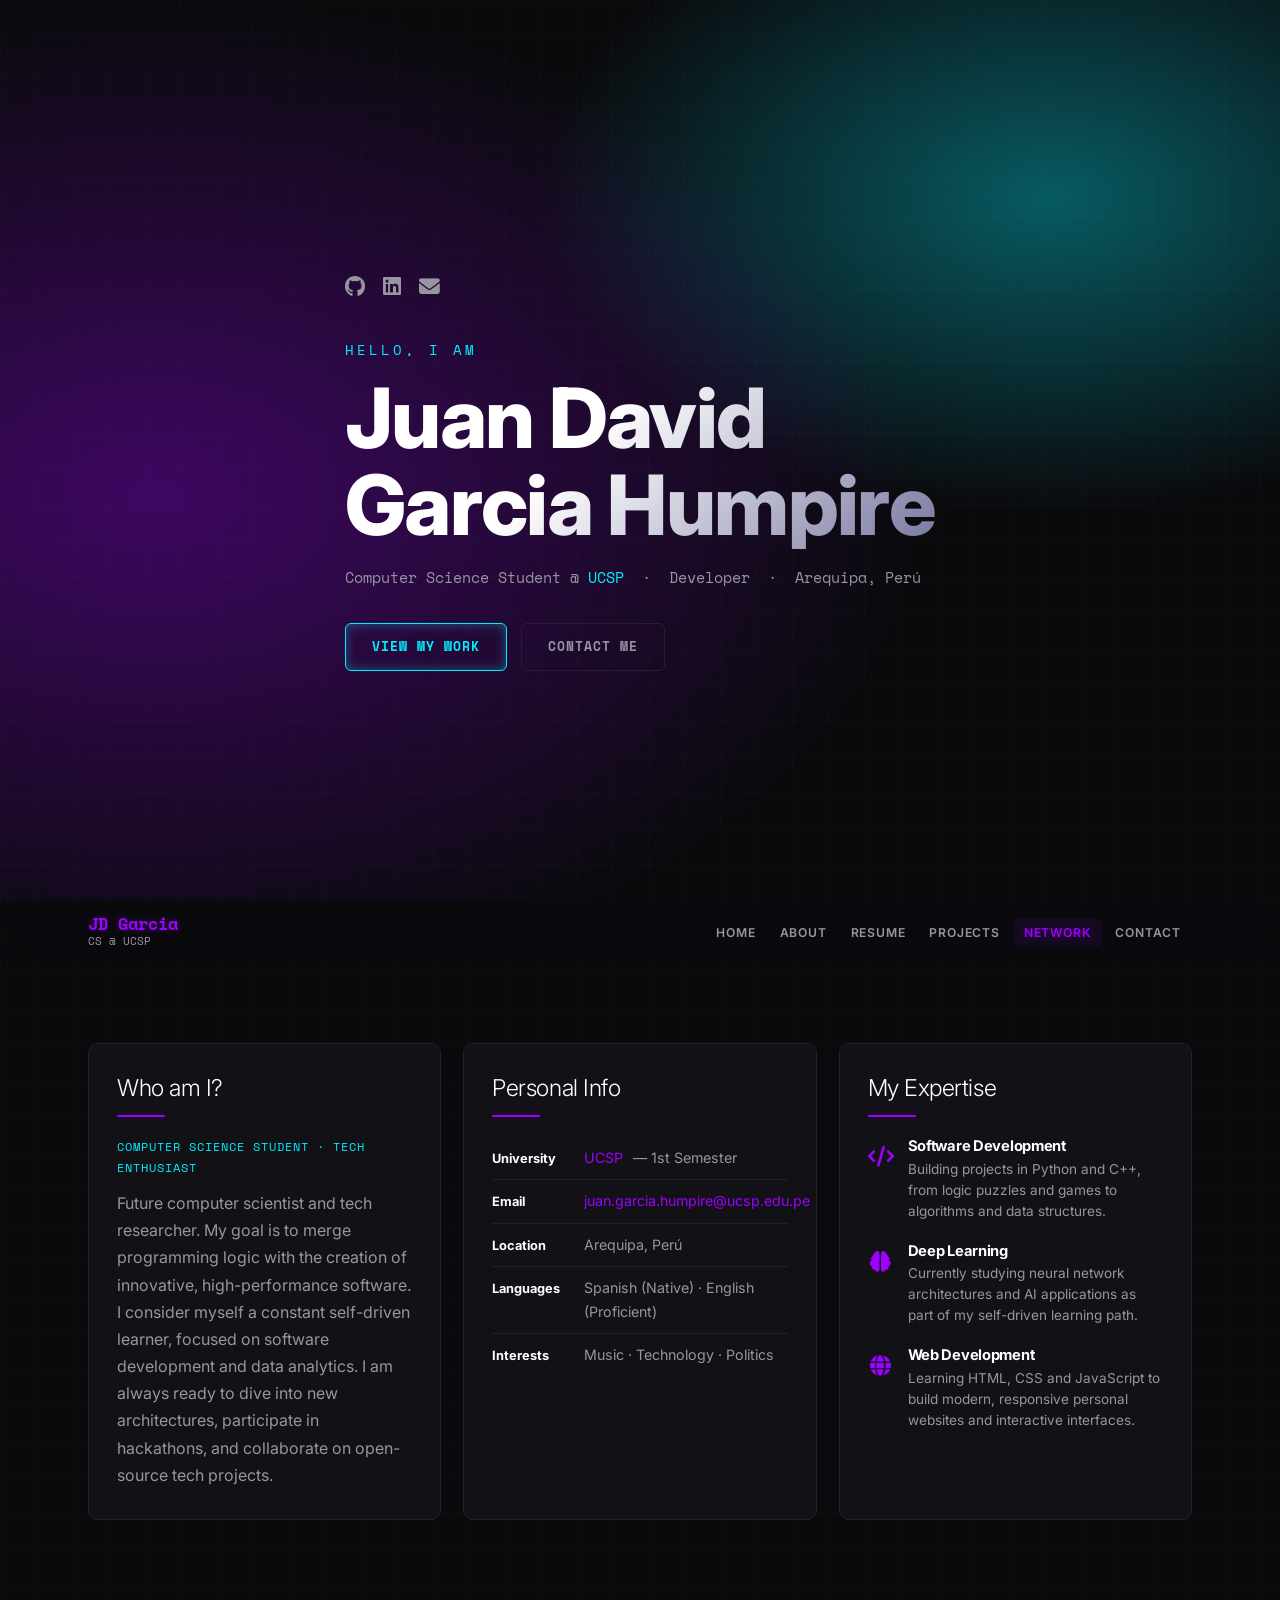
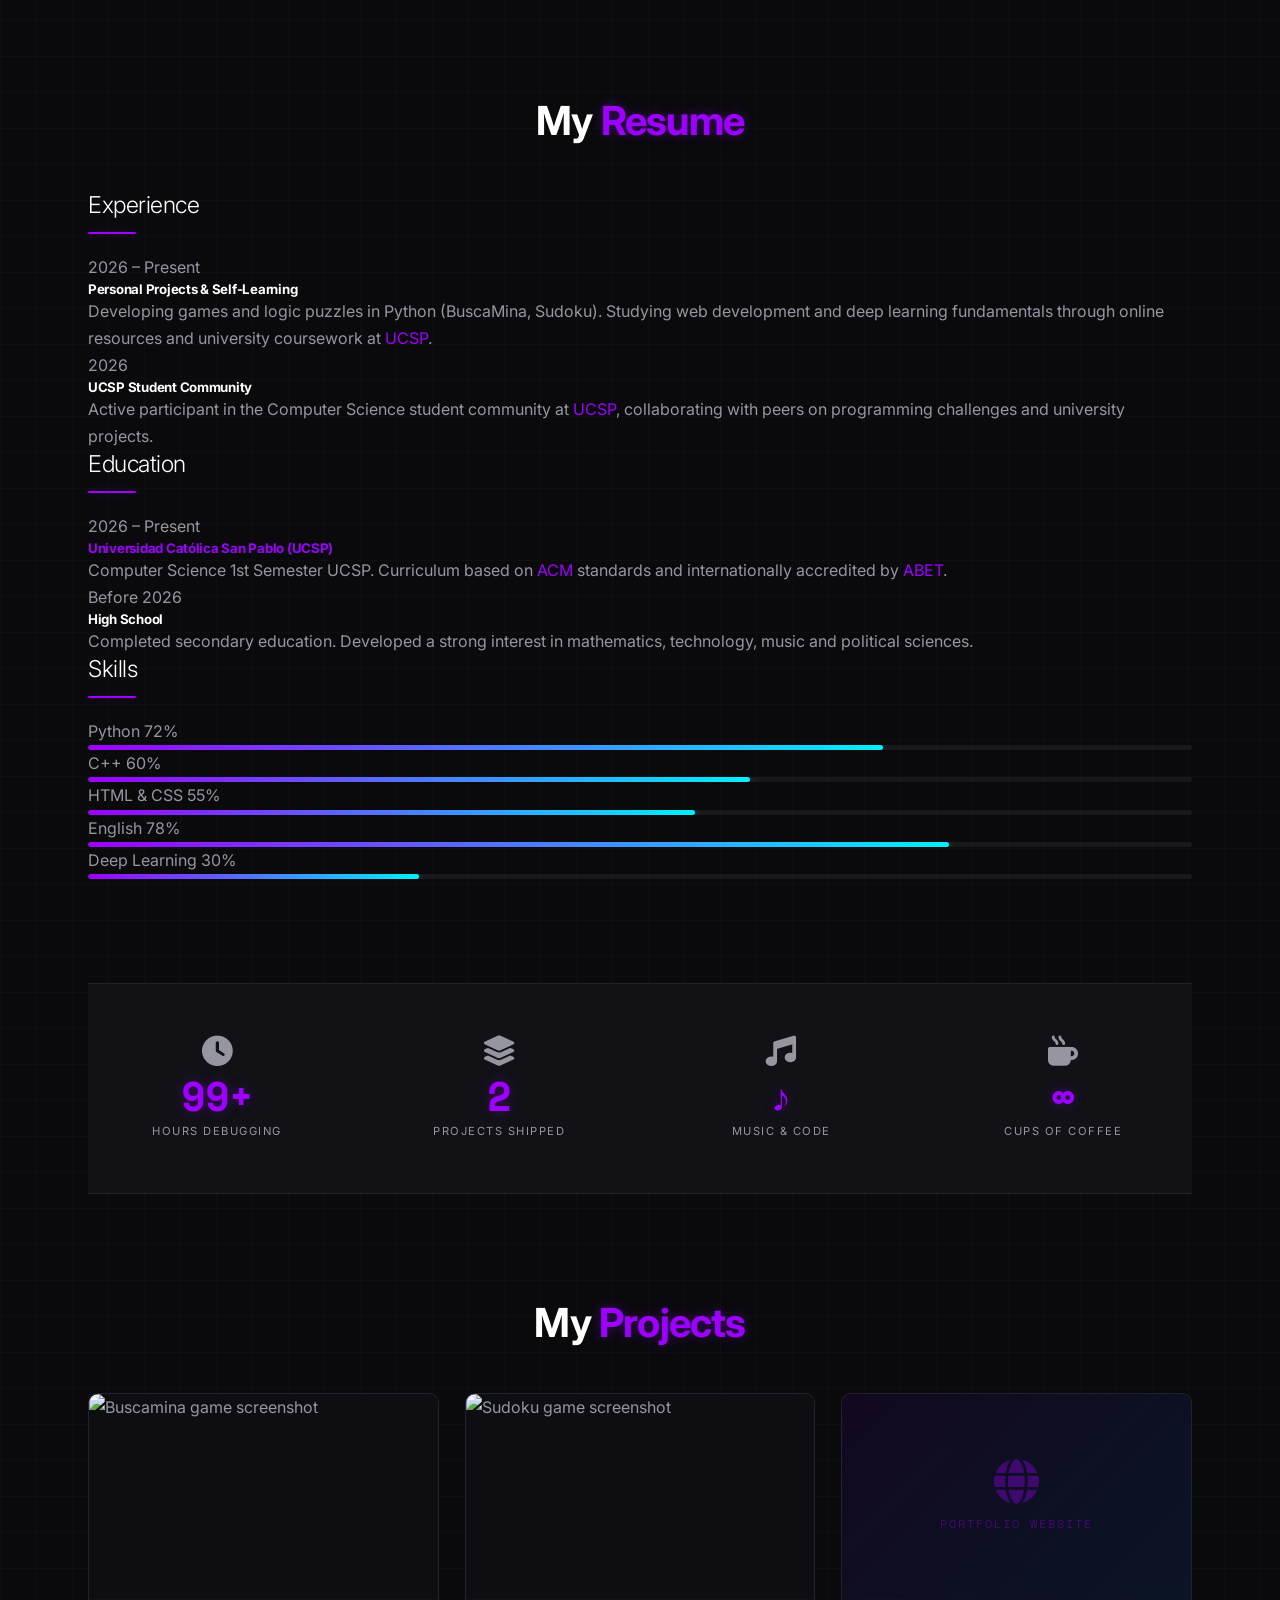
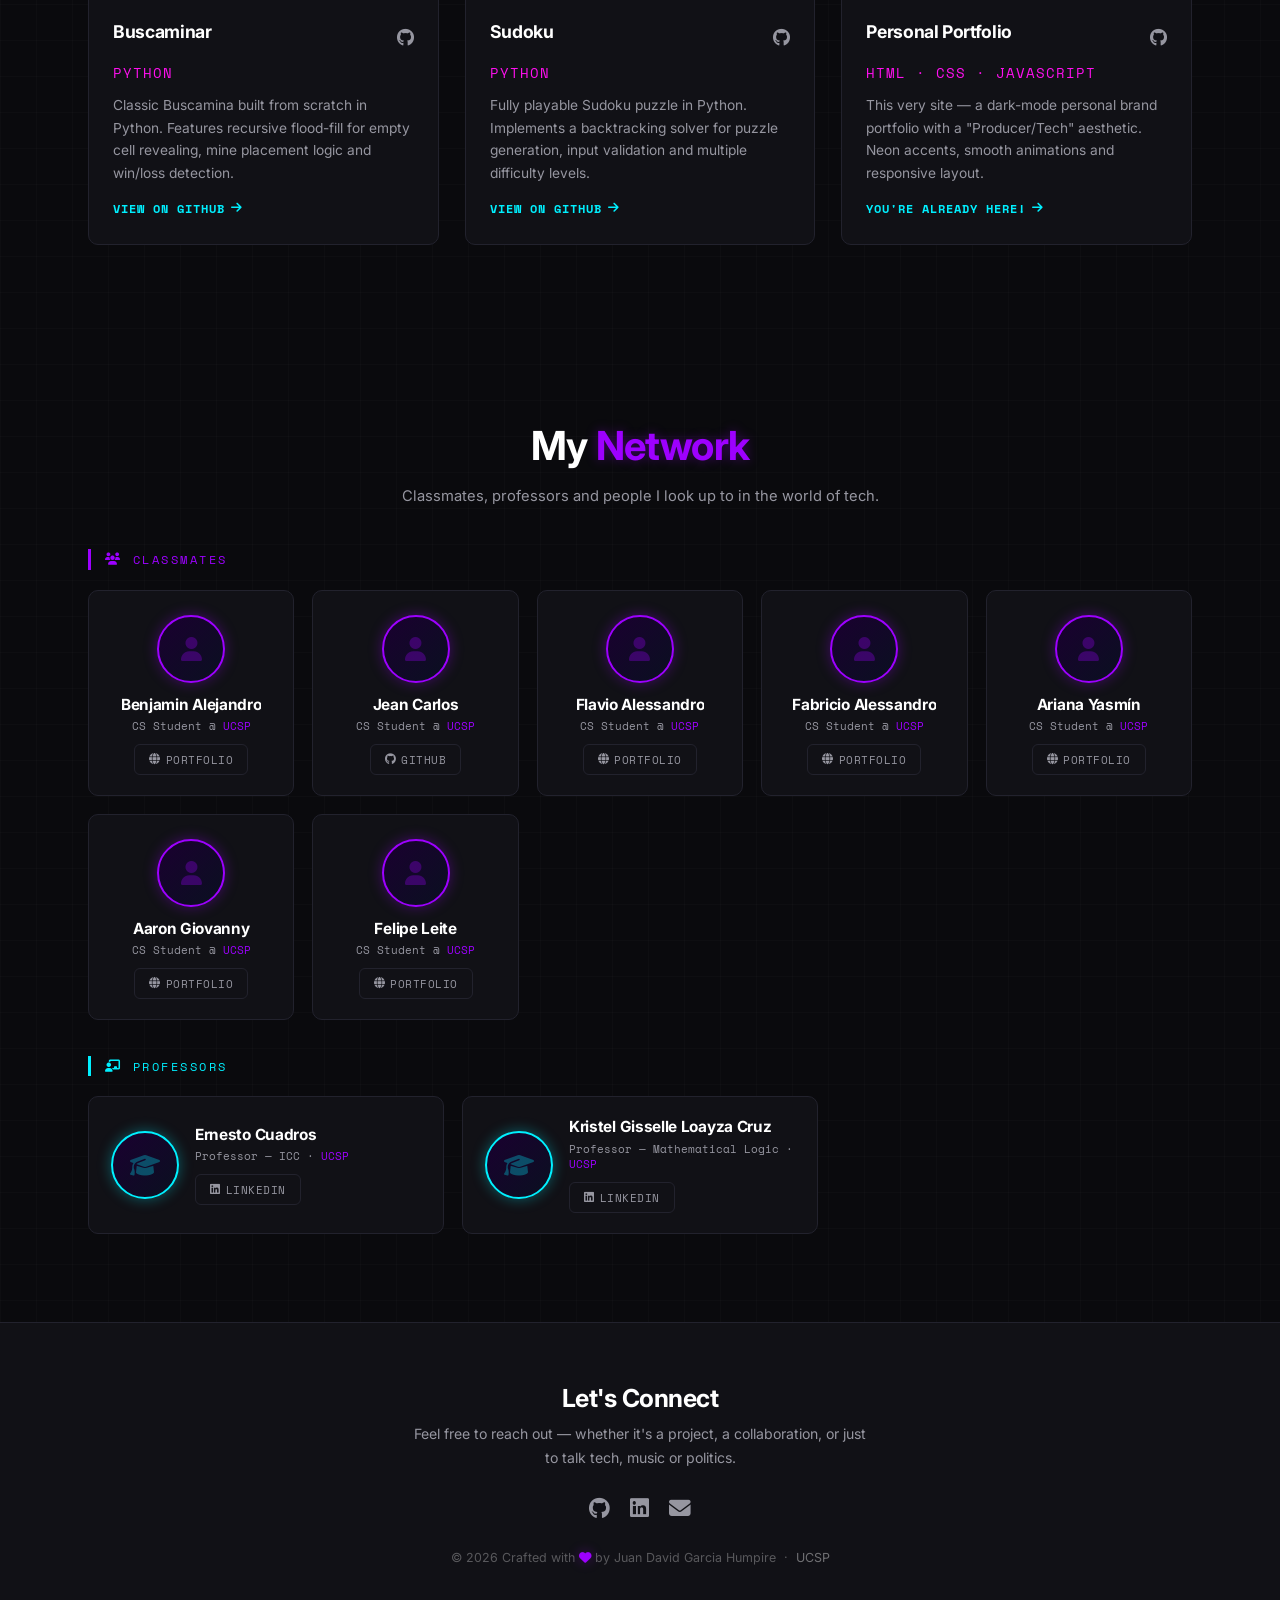
==== commit 7788156d: "Update index.html" ====
--- a/index.html
+++ b/index.html
@@ -11,7 +11,6 @@
 </head>
 <body id="home">
 
-    <!-- ===================== HEADER ===================== -->
     <header class="header">
         <div class="header-bg-glow"></div>
         <div class="container header-inner">
@@ -32,7 +31,6 @@
         </div>
     </header>
 
-    <!-- ===================== NAVBAR ===================== -->
     <nav class="navbar" id="navbar">
         <div class="container nav-container">
             <div class="brand">
@@ -42,8 +40,7 @@
             <ul class="navbar-nav" id="navMenu">
                 <li><a href="#home"     class="nav-link">Home</a></li>
                 <li><a href="#about"    class="nav-link">About</a></li>
-                <li><a href="#cv"       class="nav-link">CV</a></li>
-                <li><a href="#courses"  class="nav-link">Courses</a></li>
+                <li><a href="#resume"   class="nav-link">Resume</a></li>
                 <li><a href="#projects" class="nav-link">Projects</a></li>
                 <li><a href="#network"  class="nav-link">Network</a></li>
                 <li><a href="#contact"  class="nav-link">Contact</a></li>
@@ -54,10 +51,8 @@
         </div>
     </nav>
 
-    <!-- ===================== MAIN ===================== -->
     <main class="container main-content">
 
-        <!-- ====== ABOUT ====== -->
         <section id="about" class="about-section">
             <div class="about-grid">
 
@@ -124,224 +119,83 @@
             </div>
         </section>
 
-        <!-- ====== CV / CURRICULUM VITAE ====== -->
-        <section id="cv" class="cv-section">
-            <h2 class="section-header">Curriculum <span class="text-accent">Vitae</span></h2>
-
-            <div class="cv-grid">
-
-                <!-- Left column -->
-                <div class="cv-col">
-
-                    <div class="cv-block">
-                        <h4 class="cv-block-title"><i class="fa-solid fa-user"></i> Profile</h4>
-                        <div class="line"></div>
-                        <p>First-semester Computer Science student at <a href="https://ucsp.edu.pe/" target="_blank" rel="noopener">Universidad Católica San Pablo (UCSP)</a>, based in Arequipa, Perú. Passionate about software development, deep learning and web technologies. I have a strong interest in music, technology and politics, and I approach every project with curiosity and a self-driven mindset.</p>
-                    </div>
-
-                    <div class="cv-block">
-                        <h4 class="cv-block-title"><i class="fa-solid fa-graduation-cap"></i> Education</h4>
-                        <div class="line"></div>
-                        <div class="cv-entry">
-                            <div class="cv-entry-header">
-                                <span class="cv-entry-title"><a href="https://ucsp.edu.pe/" target="_blank" rel="noopener">Universidad Católica San Pablo</a></span>
-                                <span class="cv-badge">2025 – Present</span>
-                            </div>
-                            <p class="cv-entry-sub">B.S. Computer Science · 1st Semester · Arequipa, Perú</p>
-                            <p class="cv-entry-desc">Core curriculum covers programming foundations, mathematical logic, communication and university life skills.</p>
-                        </div>
-                        <div class="cv-entry">
-                            <div class="cv-entry-header">
-                                <span class="cv-entry-title">High School</span>
-                                <span class="cv-badge">Graduated 2024</span>
-                            </div>
-                            <p class="cv-entry-sub">Arequipa, Perú</p>
-                            <p class="cv-entry-desc">Developed strong foundations in mathematics, sciences and humanities. Discovered a passion for technology and programming.</p>
-                        </div>
-                    </div>
-
-                    <div class="cv-block">
-                        <h4 class="cv-block-title"><i class="fa-solid fa-laptop-code"></i> Projects</h4>
-                        <div class="line"></div>
-                        <div class="cv-entry">
-                            <div class="cv-entry-header">
-                                <span class="cv-entry-title">Minesweeper</span>
-                                <span class="cv-badge">Python</span>
-                            </div>
-                            <p class="cv-entry-desc">Classic Minesweeper game with recursive flood-fill, mine placement algorithm and win/loss detection logic.</p>
-                        </div>
-                        <div class="cv-entry">
-                            <div class="cv-entry-header">
-                                <span class="cv-entry-title">Sudoku</span>
-                                <span class="cv-badge">Python</span>
-                            </div>
-                            <p class="cv-entry-desc">Fully playable Sudoku with backtracking solver for puzzle generation, input validation and difficulty levels.</p>
-                        </div>
-                        <div class="cv-entry" style="border-bottom:none;margin-bottom:0;padding-bottom:0">
-                            <div class="cv-entry-header">
-                                <span class="cv-entry-title">Personal Portfolio Website</span>
-                                <span class="cv-badge">HTML · CSS · JS</span>
-                            </div>
-                            <p class="cv-entry-desc">Dark-mode personal brand portfolio with neon aesthetic, responsive layout and smooth animations.</p>
-                        </div>
-                    </div>
-
-                </div>
-
-                <!-- Right column -->
-                <div class="cv-col">
-
-                    <div class="cv-block">
-                        <h4 class="cv-block-title"><i class="fa-solid fa-wrench"></i> Technical Skills</h4>
-                        <div class="line"></div>
-                        <div class="cv-skills-grid">
-                            <div class="cv-skill-chip"><i class="fa-brands fa-python"></i> Python</div>
-                            <div class="cv-skill-chip"><i class="fa-solid fa-c"></i> C++</div>
-                            <div class="cv-skill-chip"><i class="fa-brands fa-html5"></i> HTML5</div>
-                            <div class="cv-skill-chip"><i class="fa-brands fa-css3-alt"></i> CSS3</div>
-                            <div class="cv-skill-chip"><i class="fa-brands fa-js"></i> JavaScript</div>
-                            <div class="cv-skill-chip"><i class="fa-brands fa-git-alt"></i> Git</div>
-                            <div class="cv-skill-chip"><i class="fa-solid fa-brain"></i> Deep Learning</div>
-                            <div class="cv-skill-chip"><i class="fa-solid fa-terminal"></i> Linux CLI</div>
-                        </div>
-                    </div>
-
-                    <div class="cv-block">
-                        <h4 class="cv-block-title"><i class="fa-solid fa-language"></i> Languages</h4>
-                        <div class="line"></div>
-                        <div class="cv-lang-item">
-                            <div class="cv-lang-label">
-                                <span>Spanish</span><span class="cv-lang-level">Native</span>
-                            </div>
-                            <div class="progress-track"><div class="progress-fill" style="width:100%"></div></div>
-                        </div>
-                        <div class="cv-lang-item">
-                            <div class="cv-lang-label">
-                                <span>English</span><span class="cv-lang-level">Proficient (B2)</span>
-                            </div>
-                            <div class="progress-track"><div class="progress-fill" style="width:75%"></div></div>
-                        </div>
-                    </div>
-
-                    <div class="cv-block">
-                        <h4 class="cv-block-title"><i class="fa-solid fa-star"></i> Interests</h4>
-                        <div class="line"></div>
-                        <div class="cv-interest-list">
-                            <span class="cv-interest-tag"><i class="fa-solid fa-music"></i> Music Production</span>
-                            <span class="cv-interest-tag"><i class="fa-solid fa-microchip"></i> AI & Deep Learning</span>
-                            <span class="cv-interest-tag"><i class="fa-solid fa-landmark"></i> Politics & Society</span>
-                            <span class="cv-interest-tag"><i class="fa-solid fa-gamepad"></i> Game Development</span>
-                            <span class="cv-interest-tag"><i class="fa-solid fa-chart-bar"></i> Data Analytics</span>
-                            <span class="cv-interest-tag"><i class="fa-solid fa-book"></i> Open Source</span>
-                        </div>
-                    </div>
-
-                    <div class="cv-block">
-                        <h4 class="cv-block-title"><i class="fa-solid fa-link"></i> Links</h4>
-                        <div class="line"></div>
-                        <ul class="cv-links-list">
-                            <li>
-                                <i class="fa-brands fa-github"></i>
-                                <a href="https://github.com/" target="_blank" rel="noopener">github.com/juan-garcia</a>
-                            </li>
-                            <li>
-                                <i class="fa-brands fa-linkedin"></i>
-                                <a href="https://www.linkedin.com/" target="_blank" rel="noopener">linkedin.com/in/juan-garcia</a>
-                            </li>
-                            <li>
-                                <i class="fa-solid fa-envelope"></i>
-                                <a href="mailto:juan.garcia.humpire@ucsp.edu.pe">juan.garcia.humpire@ucsp.edu.pe</a>
-                            </li>
-                        </ul>
-                    </div>
-
-                </div>
+        <section id="resume" class="resume-section">
+            <h2 class="section-header">My <span class="text-accent">Resume</span></h2>
+            <div class="resume-grid">
+
+                <div class="resume-card">
+                    <h4 class="card-heading">Experience</h4>
+                    <div class="line"></div>
+                    <div class="resume-item">
+                        <span class="resume-date">2026 – Present</span>
+                        <h5>Personal Projects &amp; Self-Learning</h5>
+                        <p>Developing games and logic puzzles in Python (BuscaMina, Sudoku). Studying web development and deep learning fundamentals through online resources and university coursework at <a href="https://ucsp.edu.pe/" target="_blank" rel="noopener">UCSP</a>.</p>
+                    </div>
+                    <div class="resume-item">
+                        <span class="resume-date">2026</span>
+                        <h5>UCSP Student Community</h5>
+                        <p>Active participant in the Computer Science student community at <a href="https://ucsp.edu.pe/" target="_blank" rel="noopener">UCSP</a>, collaborating with peers on programming challenges and university projects.</p>
+                    </div>
+                </div>
+
+                <div class="resume-card">
+                    <h4 class="card-heading">Education</h4>
+                    <div class="line"></div>
+                    <div class="resume-item">
+                        <span class="resume-date">2026 – Present</span>
+                        <h5><a href="https://ucsp.edu.pe/" target="_blank" rel="noopener">Universidad Católica San Pablo (UCSP)</a></h5>
+                        <p>Computer Science 1st Semester UCSP. Curriculum based on <a href="https://www.acm.org" target="_blank">ACM</a> standards and internationally accredited by <a href="https://www.abet.org" target="_blank">ABET</a>.</p>
+                    </div>
+                    <div class="resume-item">
+                        <span class="resume-date">Before 2026</span>
+                        <h5>High School</h5>
+                        <p>Completed secondary education. Developed a strong interest in mathematics, technology, music and political sciences.</p>
+                    </div>
+                </div>
+
+                <div class="resume-card">
+                    <h4 class="card-heading">Skills</h4>
+                    <div class="line"></div>
+                    <div class="skill-item">
+                        <div class="skill-label">
+                            <span>Python</span>
+                            <span class="skill-pct">72%</span>
+                        </div>
+                        <div class="progress-track"><div class="progress-fill" style="width:72%"></div></div>
+                    </div>
+                    <div class="skill-item">
+                        <div class="skill-label">
+                            <span>C++</span>
+                            <span class="skill-pct">60%</span>
+                        </div>
+                        <div class="progress-track"><div class="progress-fill" style="width:60%"></div></div>
+                    </div>
+                    <div class="skill-item">
+                        <div class="skill-label">
+                            <span>HTML &amp; CSS</span>
+                            <span class="skill-pct">55%</span>
+                        </div>
+                        <div class="progress-track"><div class="progress-fill" style="width:55%"></div></div>
+                    </div>
+                    <div class="skill-item">
+                        <div class="skill-label">
+                            <span>English</span>
+                            <span class="skill-pct">78%</span>
+                        </div>
+                        <div class="progress-track"><div class="progress-fill" style="width:78%"></div></div>
+                    </div>
+                    <div class="skill-item">
+                        <div class="skill-label">
+                            <span>Deep Learning</span>
+                            <span class="skill-pct">30%</span>
+                        </div>
+                        <div class="progress-track"><div class="progress-fill" style="width:30%"></div></div>
+                    </div>
+                </div>
+
             </div>
         </section>
 
-        <!-- ====== COURSES ====== -->
-        <section id="courses" class="courses-section">
-            <h2 class="section-header">My <span class="text-accent">Courses</span></h2>
-            <p class="section-sub">1st semester at <a href="https://ucsp.edu.pe/" target="_blank" rel="noopener">UCSP</a> — Computer Science Program</p>
-
-            <div class="courses-grid">
-
-                <div class="course-card">
-                    <div class="course-icon"><i class="fa-solid fa-comments"></i></div>
-                    <div class="course-info">
-                        <h4 class="course-name">Comunicación I</h4>
-                        <p class="course-desc">Academic communication, writing skills and oral argumentation for university-level contexts.</p>
-                        <div class="course-professor">
-                            <i class="fa-solid fa-chalkboard-teacher"></i>
-                            <a href="https://www.linkedin.com/in/angel-rodriguez-cruz-459008183/" target="_blank" rel="noopener">Angel David Rodriguez Cruz</a>
-                        </div>
-                    </div>
-                </div>
-
-                <div class="course-card">
-                    <div class="course-icon"><i class="fa-solid fa-code"></i></div>
-                    <div class="course-info">
-                        <h4 class="course-name">Fundamentos de Programación</h4>
-                        <p class="course-desc">Core programming concepts using structured and procedural paradigms. Problem-solving with algorithms.</p>
-                        <div class="course-professor">
-                            <i class="fa-solid fa-chalkboard-teacher"></i>
-                            <a href="https://pe.linkedin.com/in/julissa-villanueva-llerena" target="_blank" rel="noopener">Julissa Villanueva Llerena</a>
-                        </div>
-                    </div>
-                </div>
-
-                <div class="course-card">
-                    <div class="course-icon"><i class="fa-solid fa-square-root-variable"></i></div>
-                    <div class="course-info">
-                        <h4 class="course-name">Fundamentos Matemáticos para Computación</h4>
-                        <p class="course-desc">Discrete mathematics, sets, relations, functions and combinatorics applied to computer science.</p>
-                        <div class="course-professor">
-                            <i class="fa-solid fa-chalkboard-teacher"></i>
-                            <a href="https://pe.linkedin.com/in/luis-fernando-d%C3%ADaz-basurco-48098333" target="_blank" rel="noopener">Luis Fernando Díaz Basurco</a>
-                        </div>
-                    </div>
-                </div>
-
-                <div class="course-card">
-                    <div class="course-icon"><i class="fa-solid fa-microchip"></i></div>
-                    <div class="course-info">
-                        <h4 class="course-name">Introducción a Computación</h4>
-                        <p class="course-desc">Overview of computer science: hardware, software, algorithms, data representation and computing history.</p>
-                        <div class="course-professor">
-                            <i class="fa-solid fa-chalkboard-teacher"></i>
-                            <a href="https://pe.linkedin.com/in/ecuadrosv" target="_blank" rel="noopener">Ernesto Cuadros-Vargas</a>
-                        </div>
-                    </div>
-                </div>
-
-                <div class="course-card">
-                    <div class="course-icon"><i class="fa-solid fa-university"></i></div>
-                    <div class="course-info">
-                        <h4 class="course-name">Introducción a la Vida Universitaria</h4>
-                        <p class="course-desc">University life skills, academic regulations, study methods and personal development at UCSP.</p>
-                        <div class="course-professor">
-                            <i class="fa-solid fa-chalkboard-teacher"></i>
-                            <a href="https://pe.linkedin.com/in/gabriela-ponce-reinoso-885922127" target="_blank" rel="noopener">Gabriela Ponce Reinoso</a>
-                        </div>
-                    </div>
-                </div>
-
-                <div class="course-card">
-                    <div class="course-icon"><i class="fa-solid fa-diagram-project"></i></div>
-                    <div class="course-info">
-                        <h4 class="course-name">Lógica</h4>
-                        <p class="course-desc">Propositional and predicate logic, formal reasoning, proofs and their application in computer science.</p>
-                        <div class="course-professor">
-                            <i class="fa-solid fa-chalkboard-teacher"></i>
-                            <a href="https://www.linkedin.com/in/kristel-gisselle-loayza-cruz-abb3b039b/" target="_blank" rel="noopener">Kristel Gisselle Loayza Cruz</a>
-                        </div>
-                    </div>
-                </div>
-
-            </div>
-        </section>
-
-        <!-- ====== STATS ====== -->
         <section class="stats-section" aria-label="Fun stats">
             <div class="stats-grid">
                 <div class="stat-item">
@@ -367,7 +221,6 @@
             </div>
         </section>
 
-        <!-- ====== PROJECTS ====== -->
         <section id="projects" class="projects-section">
             <h2 class="section-header">My <span class="text-accent">Projects</span></h2>
             <div class="projects-grid">
@@ -375,17 +228,18 @@
                 <div class="project-card">
                     <div class="project-img">
                         <img src="https://tse4.mm.bing.net/th/id/OIP.mkUAdQwPRp28nTiFuS7HbAHaEp?r=0&rs=1&pid=ImgDetMain&o=7&rm=3"
-                             alt="Minesweeper game screenshot" loading="lazy">
+                             alt="Buscamina game screenshot"
+                             loading="lazy">
                     </div>
                     <div class="project-content">
                         <div class="project-header">
-                            <h4>Minesweeper</h4>
+                            <h4>Buscaminar</h4>
                             <div class="project-links">
-                                <a href="https://github.com/" target="_blank" rel="noopener" title="GitHub"><i class="fa-brands fa-github"></i></a>
+                                <a href="https://github.com/" target="_blank" rel="noopener" title="GitHub Repo"><i class="fa-brands fa-github"></i></a>
                             </div>
                         </div>
                         <p class="tech-stack">Python</p>
-                        <p>Classic Minesweeper built from scratch in Python. Features recursive flood-fill for empty cell revealing, mine placement logic and win/loss detection.</p>
+                        <p>Classic Buscamina built from scratch in Python. Features recursive flood-fill for empty cell revealing, mine placement logic and win/loss detection.</p>
                         <a href="https://github.com/" target="_blank" rel="noopener" class="read-more">View on GitHub <i class="fa-solid fa-arrow-right"></i></a>
                     </div>
                 </div>
@@ -393,13 +247,14 @@
                 <div class="project-card">
                     <div class="project-img">
                         <img src="https://d112y698adiu2z.cloudfront.net/photos/production/software_photos/001/792/105/datas/original.png"
-                             alt="Sudoku game screenshot" loading="lazy">
+                             alt="Sudoku game screenshot"
+                             loading="lazy">
                     </div>
                     <div class="project-content">
                         <div class="project-header">
                             <h4>Sudoku</h4>
                             <div class="project-links">
-                                <a href="https://github.com/" target="_blank" rel="noopener" title="GitHub"><i class="fa-brands fa-github"></i></a>
+                                <a href="https://github.com/" target="_blank" rel="noopener" title="GitHub Repo"><i class="fa-brands fa-github"></i></a>
                             </div>
                         </div>
                         <p class="tech-stack">Python</p>
@@ -419,7 +274,7 @@
                         <div class="project-header">
                             <h4>Personal Portfolio</h4>
                             <div class="project-links">
-                                <a href="https://github.com/" target="_blank" rel="noopener" title="GitHub"><i class="fa-brands fa-github"></i></a>
+                                <a href="https://github.com/" target="_blank" rel="noopener" title="GitHub Repo"><i class="fa-brands fa-github"></i></a>
                             </div>
                         </div>
                         <p class="tech-stack">HTML · CSS · JavaScript</p>
@@ -431,7 +286,6 @@
             </div>
         </section>
 
-        <!-- ====== NETWORK ====== -->
         <section id="network" class="network-section">
             <h2 class="section-header">My <span class="text-accent">Network</span></h2>
             <p class="section-sub">Classmates, professors and people I look up to in the world of tech.</p>
@@ -510,9 +364,9 @@
                 <div class="network-card network-card--professor">
                     <div class="avatar-ring avatar-ring--professor"><i class="fa-solid fa-graduation-cap"></i></div>
                     <div class="network-info">
-                        <h4 class="net-name">Ernesto Cuadros-Vargas</h4>
-                        <p class="net-role">Introducción a Computación · <a href="https://ucsp.edu.pe/" target="_blank" rel="noopener">UCSP</a></p>
-                        <a href="https://pe.linkedin.com/in/ecuadrosv" target="_blank" rel="noopener" class="network-link network-link--linkedin"><i class="fa-brands fa-linkedin"></i> LinkedIn</a>
+                        <h4 class="net-name">Ernesto Cuadros</h4>
+                        <p class="net-role">Professor — ICC · <a href="https://ucsp.edu.pe/" target="_blank" rel="noopener">UCSP</a></p>
+                        <a href="https://www.linkedin.com/in/ecuadrosv/" target="_blank" rel="noopener" class="network-link network-link--linkedin"><i class="fa-brands fa-linkedin"></i> LinkedIn</a>
                     </div>
                 </div>
 
@@ -520,53 +374,16 @@
                     <div class="avatar-ring avatar-ring--professor"><i class="fa-solid fa-graduation-cap"></i></div>
                     <div class="network-info">
                         <h4 class="net-name">Kristel Gisselle Loayza Cruz</h4>
-                        <p class="net-role">Lógica · <a href="https://ucsp.edu.pe/" target="_blank" rel="noopener">UCSP</a></p>
+                        <p class="net-role">Professor — Mathematical Logic · <a href="https://ucsp.edu.pe/" target="_blank" rel="noopener">UCSP</a></p>
                         <a href="https://www.linkedin.com/in/kristel-gisselle-loayza-cruz-abb3b039b/" target="_blank" rel="noopener" class="network-link network-link--linkedin"><i class="fa-brands fa-linkedin"></i> LinkedIn</a>
                     </div>
                 </div>
 
-                <div class="network-card network-card--professor">
-                    <div class="avatar-ring avatar-ring--professor"><i class="fa-solid fa-graduation-cap"></i></div>
-                    <div class="network-info">
-                        <h4 class="net-name">Julissa Villanueva Llerena</h4>
-                        <p class="net-role">Fundamentos de Programación · <a href="https://ucsp.edu.pe/" target="_blank" rel="noopener">UCSP</a></p>
-                        <a href="https://pe.linkedin.com/in/julissa-villanueva-llerena" target="_blank" rel="noopener" class="network-link network-link--linkedin"><i class="fa-brands fa-linkedin"></i> LinkedIn</a>
-                    </div>
-                </div>
-
-                <div class="network-card network-card--professor">
-                    <div class="avatar-ring avatar-ring--professor"><i class="fa-solid fa-graduation-cap"></i></div>
-                    <div class="network-info">
-                        <h4 class="net-name">Luis Fernando Díaz Basurco</h4>
-                        <p class="net-role">Fundamentos Matemáticos · <a href="https://ucsp.edu.pe/" target="_blank" rel="noopener">UCSP</a></p>
-                        <a href="https://pe.linkedin.com/in/luis-fernando-d%C3%ADaz-basurco-48098333" target="_blank" rel="noopener" class="network-link network-link--linkedin"><i class="fa-brands fa-linkedin"></i> LinkedIn</a>
-                    </div>
-                </div>
-
-                <div class="network-card network-card--professor">
-                    <div class="avatar-ring avatar-ring--professor"><i class="fa-solid fa-graduation-cap"></i></div>
-                    <div class="network-info">
-                        <h4 class="net-name">Angel David Rodriguez Cruz</h4>
-                        <p class="net-role">Comunicación I · <a href="https://ucsp.edu.pe/" target="_blank" rel="noopener">UCSP</a></p>
-                        <a href="https://www.linkedin.com/in/angel-rodriguez-cruz-459008183/" target="_blank" rel="noopener" class="network-link network-link--linkedin"><i class="fa-brands fa-linkedin"></i> LinkedIn</a>
-                    </div>
-                </div>
-
-                <div class="network-card network-card--professor">
-                    <div class="avatar-ring avatar-ring--professor"><i class="fa-solid fa-graduation-cap"></i></div>
-                    <div class="network-info">
-                        <h4 class="net-name">Gabriela Ponce Reinoso</h4>
-                        <p class="net-role">Vida Universitaria · <a href="https://ucsp.edu.pe/" target="_blank" rel="noopener">UCSP</a></p>
-                        <a href="https://pe.linkedin.com/in/gabriela-ponce-reinoso-885922127" target="_blank" rel="noopener" class="network-link network-link--linkedin"><i class="fa-brands fa-linkedin"></i> LinkedIn</a>
-                    </div>
-                </div>
-
             </div>
         </section>
 
     </main>
 
-    <!-- ===================== FOOTER ===================== -->
     <footer class="footer" id="contact">
         <div class="container footer-inner">
             <div class="footer-text">
@@ -576,7 +393,7 @@
             <ul class="footer-socials">
                 <li><a href="https://github.com/" target="_blank" rel="noopener" aria-label="GitHub"><i class="fa-brands fa-github"></i></a></li>
                 <li><a href="https://www.linkedin.com/" target="_blank" rel="noopener" aria-label="LinkedIn"><i class="fa-brands fa-linkedin"></i></a></li>
-                <li><a href="mailto:juan.garcia.humpire@ucsp.edu.pe" aria-label="Email"><i class="fa-solid fa-envelope"></i></a></li>
+                <li><a href="mailto:juan.garcia.humpire@ucsp.edu.pe" aria-label="Send email"><i class="fa-solid fa-envelope"></i></a></li>
             </ul>
             <p class="copyright">© 2026 Crafted with <span class="text-accent"><i class="fa-solid fa-heart"></i></span> by Juan David Garcia Humpire &nbsp;·&nbsp; <a href="https://ucsp.edu.pe/" target="_blank" rel="noopener">UCSP</a></p>
         </div>
@@ -589,49 +406,49 @@
             navbar.classList.toggle('scrolled', window.scrollY > 60);
         }, { passive: true });
 
-        // ── Active nav highlight via IntersectionObserver ──
-        const sections = document.querySelectorAll('section[id], header[id]');
-        const navLinks = document.querySelectorAll('.nav-link');
-        const io = new IntersectionObserver(entries => {
+        // ── Active nav highlight ───────────────────────────
+        const sections  = document.querySelectorAll('section[id], header[id]');
+        const navLinks  = document.querySelectorAll('.nav-link');
+        const observer  = new IntersectionObserver(entries => {
             entries.forEach(entry => {
                 if (entry.isIntersecting) {
                     navLinks.forEach(l => l.classList.remove('active'));
-                    const a = document.querySelector(`.nav-link[href="#${entry.target.id}"]`);
-                    if (a) a.classList.add('active');
+                    const active = document.querySelector(`.nav-link[href="#${entry.target.id}"]`);
+                    if (active) active.classList.add('active');
                 }
             });
-        }, { threshold: 0.3 });
-        sections.forEach(s => io.observe(s));
-
-        // ── Hamburger ──────────────────────────────────────
+        }, { threshold: 0.35 });
+        sections.forEach(s => observer.observe(s));
+
+        // ── Hamburger menu ─────────────────────────────────
         const hamburger = document.getElementById('hamburger');
         const navMenu   = document.getElementById('navMenu');
         hamburger.addEventListener('click', () => {
             hamburger.classList.toggle('open');
             navMenu.classList.toggle('open');
         });
-        navMenu.querySelectorAll('.nav-link').forEach(l =>
-            l.addEventListener('click', () => {
+        navMenu.querySelectorAll('.nav-link').forEach(link => {
+            link.addEventListener('click', () => {
                 hamburger.classList.remove('open');
                 navMenu.classList.remove('open');
-            })
-        );
-
-        // ── Skill bar animation ────────────────────────────
+            });
+        });
+
+        // ── Skill bar animation on scroll ─────────────────
         const fills = document.querySelectorAll('.progress-fill');
-        const barIO = new IntersectionObserver(entries => {
+        const barObserver = new IntersectionObserver(entries => {
             entries.forEach(entry => {
                 if (entry.isIntersecting) {
-                    const el = entry.target;
-                    el.style.width = el.dataset.w;
-                    barIO.unobserve(el);
+                    entry.target.style.width = entry.target.dataset.width || entry.target.style.width;
+                    entry.target.classList.add('animated');
+                    barObserver.unobserve(entry.target);
                 }
             });
         }, { threshold: 0.5 });
         fills.forEach(f => {
-            f.dataset.w = f.style.width;
+            f.dataset.width = f.style.width;
             f.style.width = '0';
-            barIO.observe(f);
+            barObserver.observe(f);
         });
     </script>
 </body>
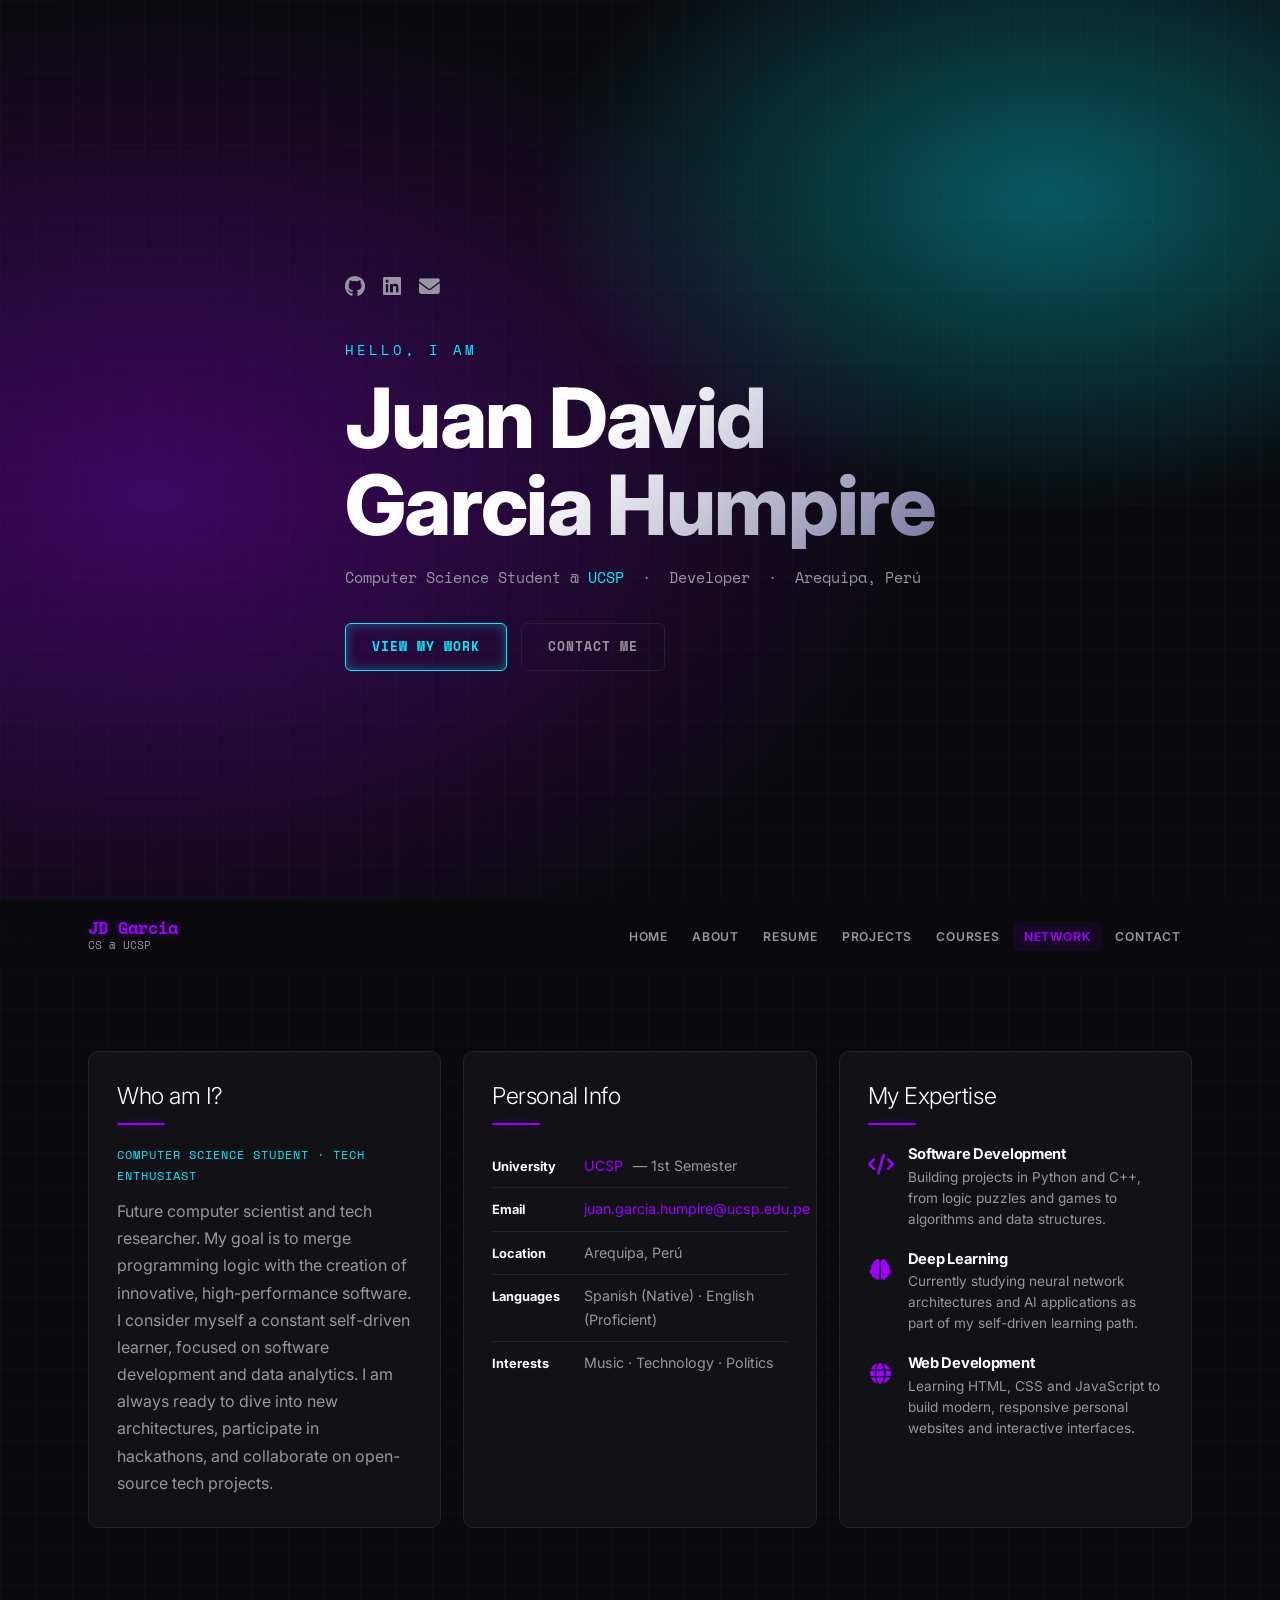
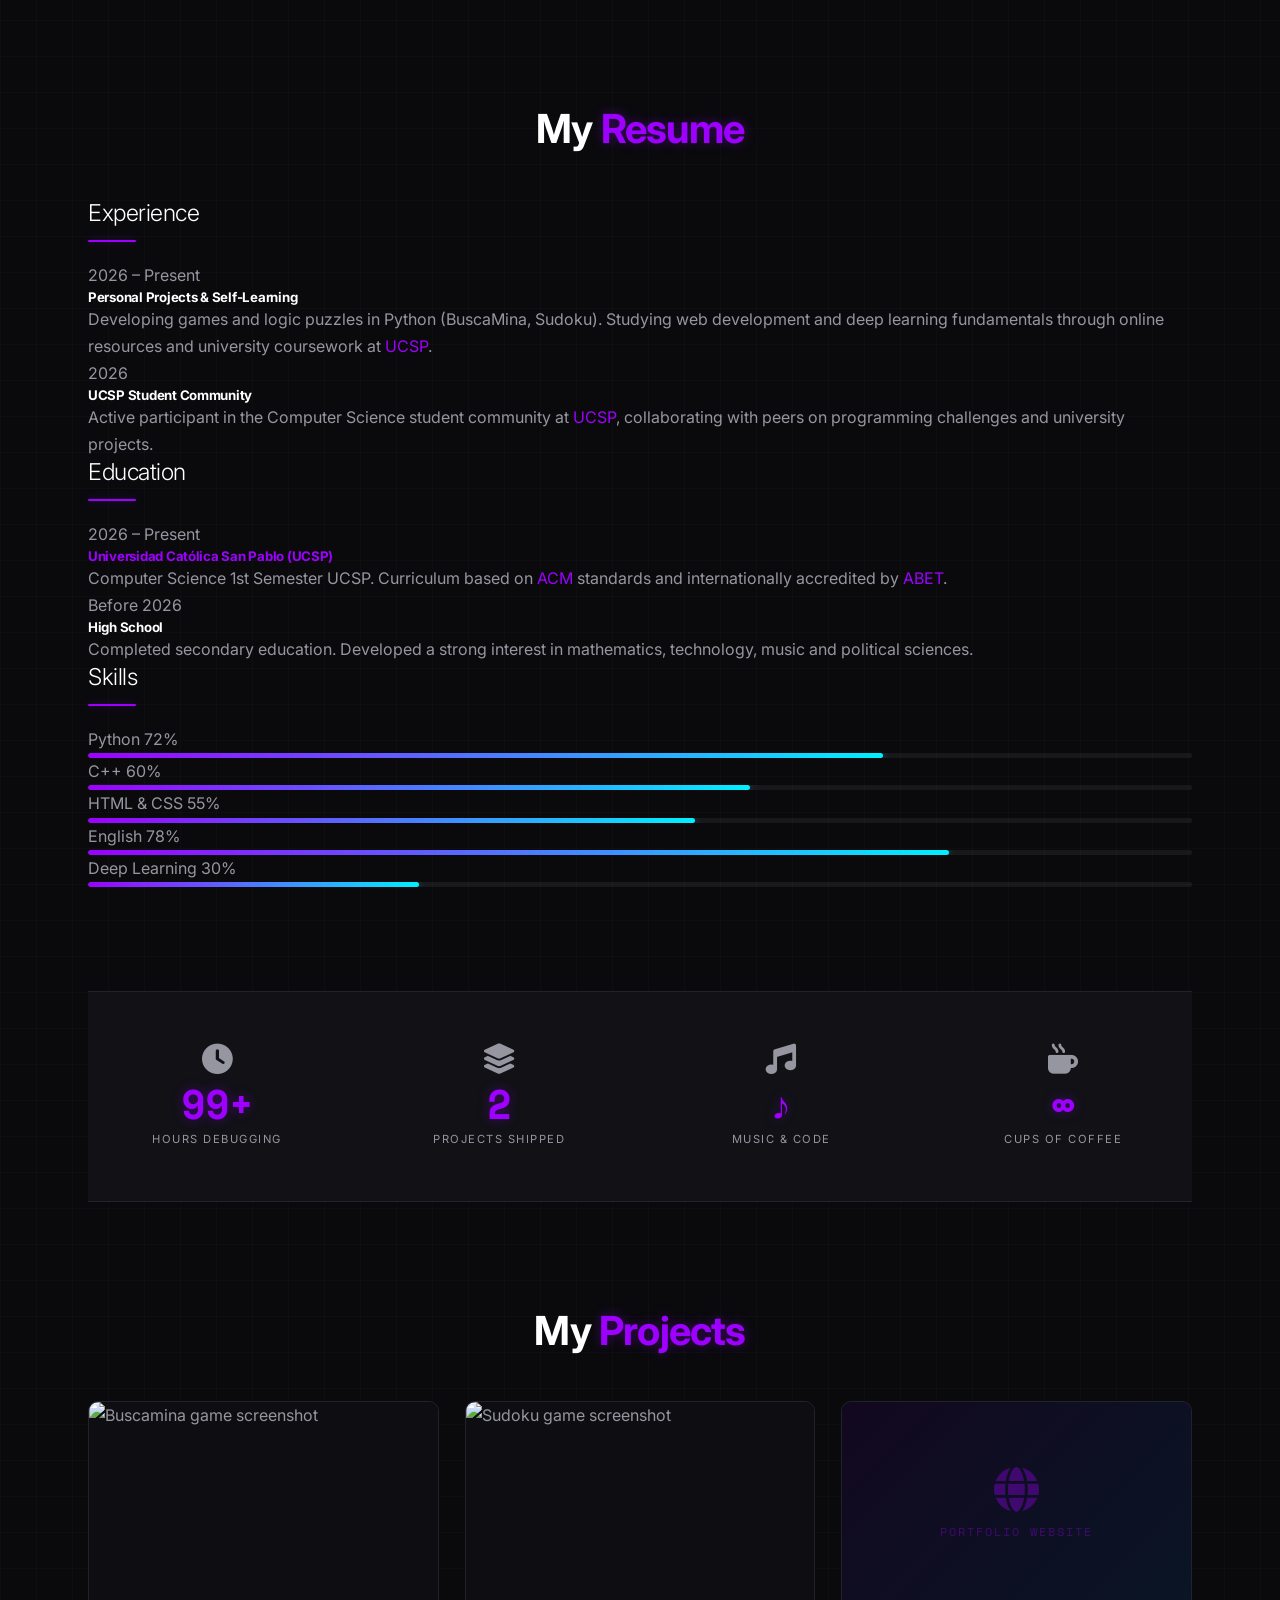
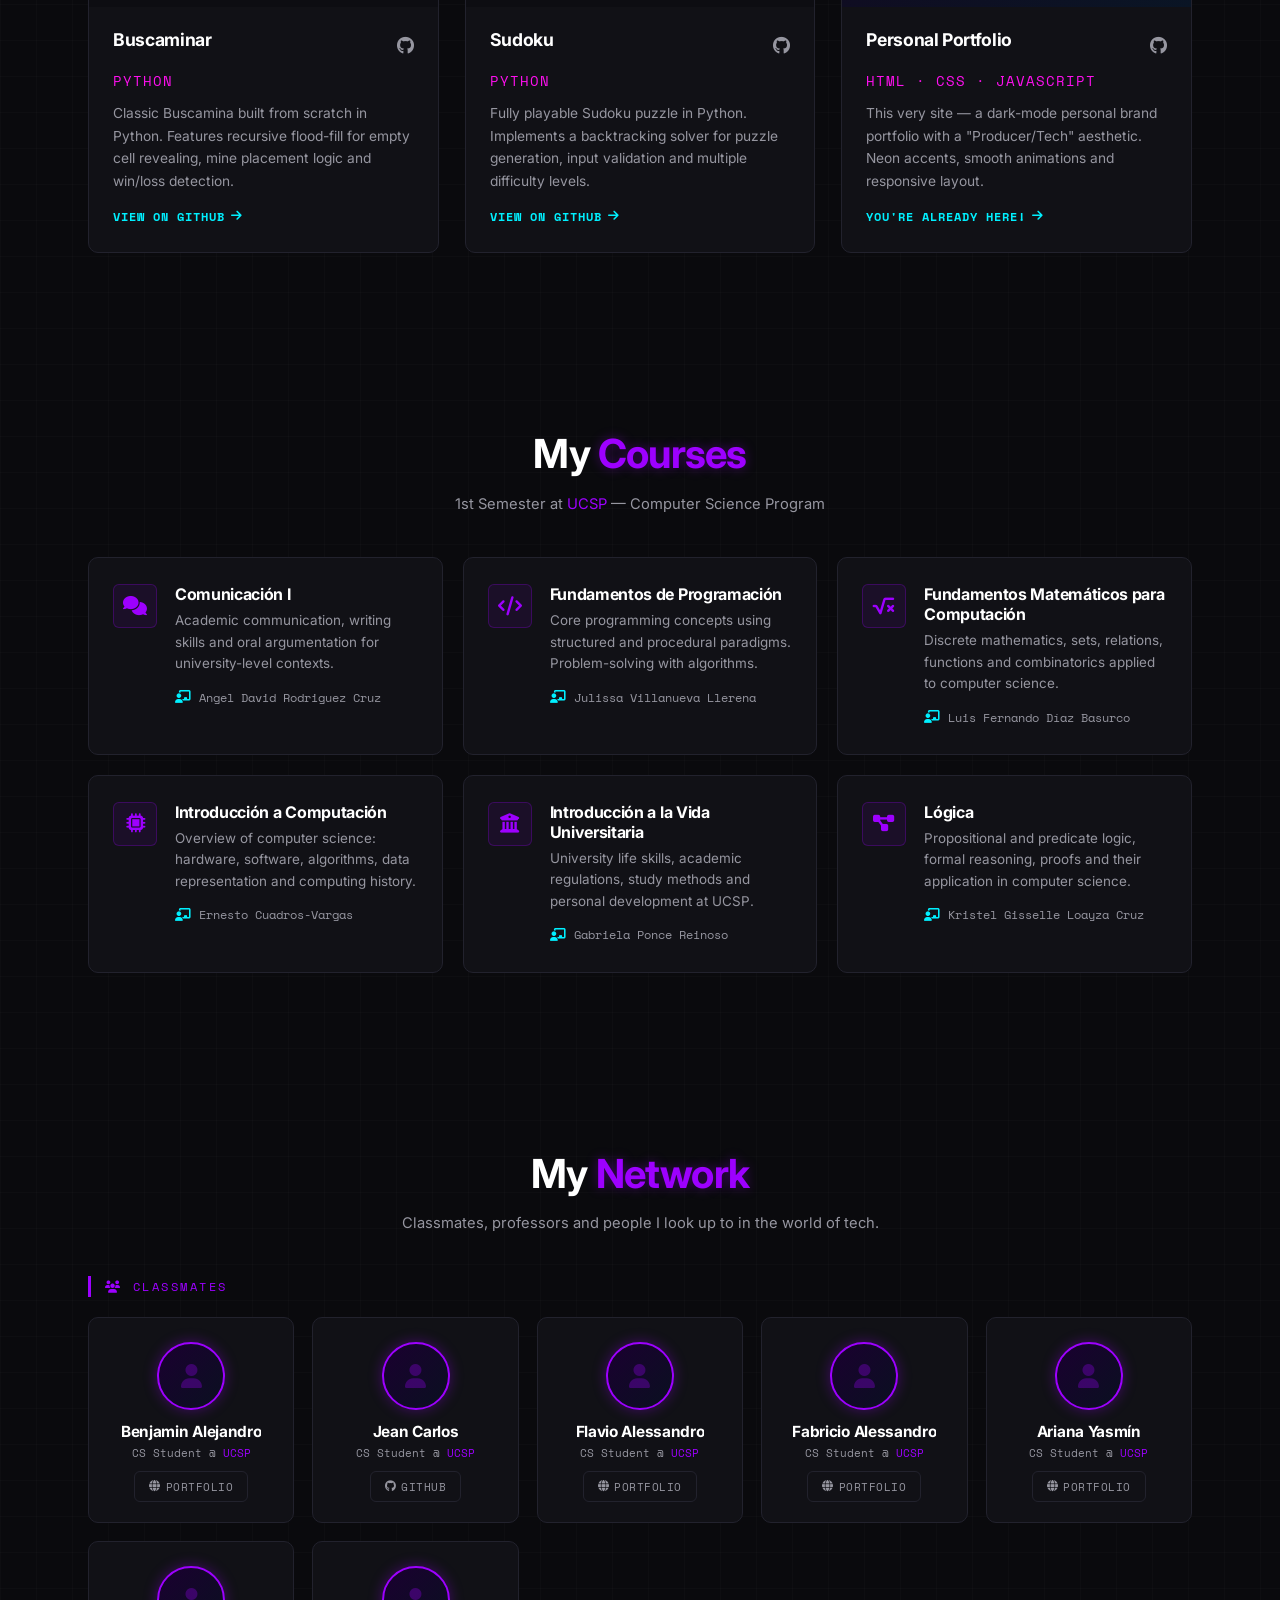
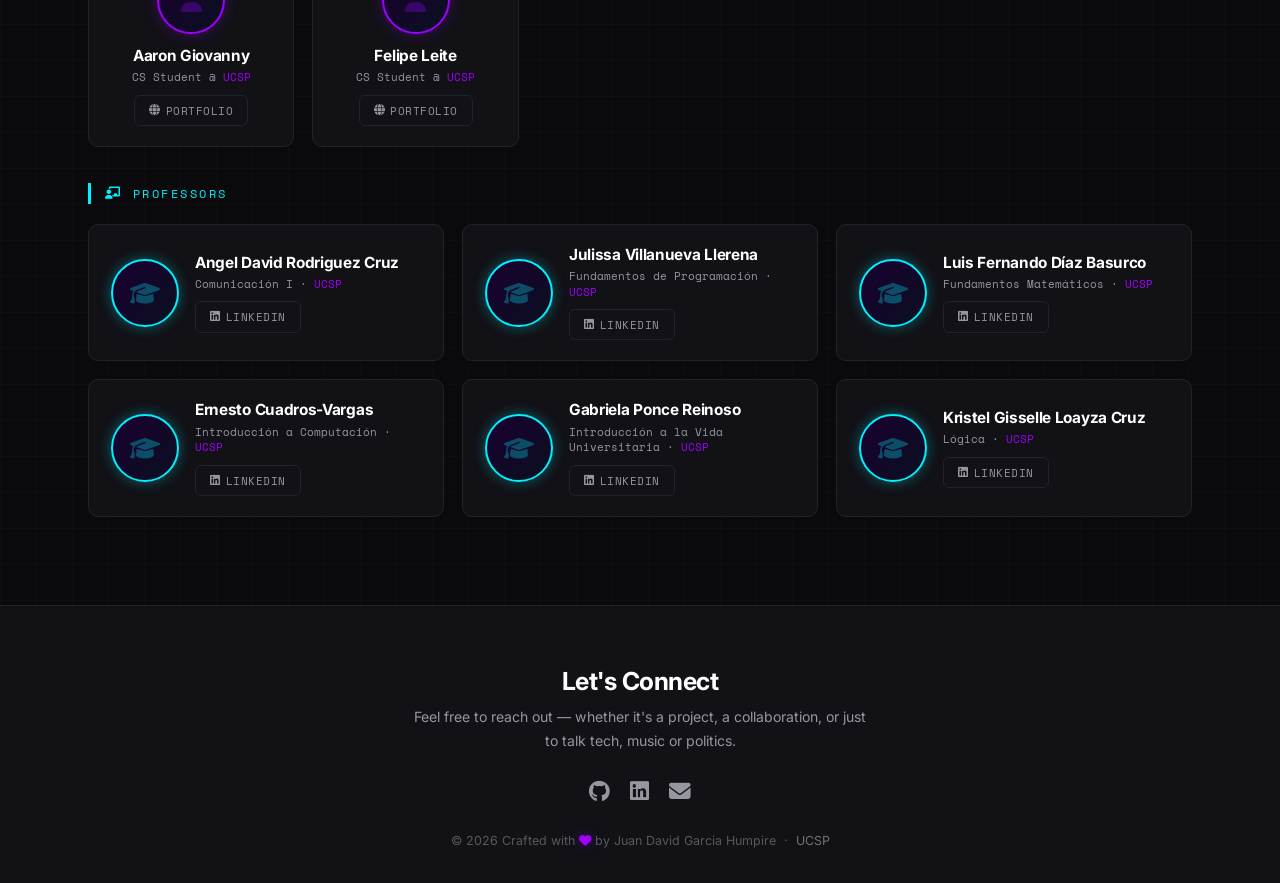
==== commit 9e737bb0: "Add files via upload" ====
--- a/index.html
+++ b/index.html
@@ -42,6 +42,7 @@
                 <li><a href="#about"    class="nav-link">About</a></li>
                 <li><a href="#resume"   class="nav-link">Resume</a></li>
                 <li><a href="#projects" class="nav-link">Projects</a></li>
+                <li><a href="#courses"  class="nav-link">Courses</a></li>
                 <li><a href="#network"  class="nav-link">Network</a></li>
                 <li><a href="#contact"  class="nav-link">Contact</a></li>
             </ul>
@@ -286,6 +287,88 @@
             </div>
         </section>
 
+        <!-- ====== COURSES ====== -->
+        <section id="courses" class="courses-section">
+            <h2 class="section-header">My <span class="text-accent">Courses</span></h2>
+            <p class="section-sub">1st Semester at <a href="https://ucsp.edu.pe/" target="_blank" rel="noopener">UCSP</a> — Computer Science Program</p>
+
+            <div class="courses-grid">
+
+                <div class="course-card">
+                    <div class="course-icon"><i class="fa-solid fa-comments"></i></div>
+                    <div class="course-info">
+                        <h4 class="course-name">Comunicación I</h4>
+                        <p class="course-desc">Academic communication, writing skills and oral argumentation for university-level contexts.</p>
+                        <div class="course-professor">
+                            <i class="fa-solid fa-chalkboard-teacher"></i>
+                            <a href="https://www.linkedin.com/in/angel-rodriguez-cruz-459008183/" target="_blank" rel="noopener">Angel David Rodriguez Cruz</a>
+                        </div>
+                    </div>
+                </div>
+
+                <div class="course-card">
+                    <div class="course-icon"><i class="fa-solid fa-code"></i></div>
+                    <div class="course-info">
+                        <h4 class="course-name">Fundamentos de Programación</h4>
+                        <p class="course-desc">Core programming concepts using structured and procedural paradigms. Problem-solving with algorithms.</p>
+                        <div class="course-professor">
+                            <i class="fa-solid fa-chalkboard-teacher"></i>
+                            <a href="https://pe.linkedin.com/in/julissa-villanueva-llerena" target="_blank" rel="noopener">Julissa Villanueva Llerena</a>
+                        </div>
+                    </div>
+                </div>
+
+                <div class="course-card">
+                    <div class="course-icon"><i class="fa-solid fa-square-root-variable"></i></div>
+                    <div class="course-info">
+                        <h4 class="course-name">Fundamentos Matemáticos para Computación</h4>
+                        <p class="course-desc">Discrete mathematics, sets, relations, functions and combinatorics applied to computer science.</p>
+                        <div class="course-professor">
+                            <i class="fa-solid fa-chalkboard-teacher"></i>
+                            <a href="https://pe.linkedin.com/in/luis-fernando-d%C3%ADaz-basurco-48098333" target="_blank" rel="noopener">Luis Fernando Díaz Basurco</a>
+                        </div>
+                    </div>
+                </div>
+
+                <div class="course-card">
+                    <div class="course-icon"><i class="fa-solid fa-microchip"></i></div>
+                    <div class="course-info">
+                        <h4 class="course-name">Introducción a Computación</h4>
+                        <p class="course-desc">Overview of computer science: hardware, software, algorithms, data representation and computing history.</p>
+                        <div class="course-professor">
+                            <i class="fa-solid fa-chalkboard-teacher"></i>
+                            <a href="https://pe.linkedin.com/in/ecuadrosv" target="_blank" rel="noopener">Ernesto Cuadros-Vargas</a>
+                        </div>
+                    </div>
+                </div>
+
+                <div class="course-card">
+                    <div class="course-icon"><i class="fa-solid fa-university"></i></div>
+                    <div class="course-info">
+                        <h4 class="course-name">Introducción a la Vida Universitaria</h4>
+                        <p class="course-desc">University life skills, academic regulations, study methods and personal development at UCSP.</p>
+                        <div class="course-professor">
+                            <i class="fa-solid fa-chalkboard-teacher"></i>
+                            <a href="https://pe.linkedin.com/in/gabriela-ponce-reinoso-885922127" target="_blank" rel="noopener">Gabriela Ponce Reinoso</a>
+                        </div>
+                    </div>
+                </div>
+
+                <div class="course-card">
+                    <div class="course-icon"><i class="fa-solid fa-diagram-project"></i></div>
+                    <div class="course-info">
+                        <h4 class="course-name">Lógica</h4>
+                        <p class="course-desc">Propositional and predicate logic, formal reasoning, proofs and their application in computer science.</p>
+                        <div class="course-professor">
+                            <i class="fa-solid fa-chalkboard-teacher"></i>
+                            <a href="https://www.linkedin.com/in/kristel-gisselle-loayza-cruz-abb3b039b/" target="_blank" rel="noopener">Kristel Gisselle Loayza Cruz</a>
+                        </div>
+                    </div>
+                </div>
+
+            </div>
+        </section>
+
         <section id="network" class="network-section">
             <h2 class="section-header">My <span class="text-accent">Network</span></h2>
             <p class="section-sub">Classmates, professors and people I look up to in the world of tech.</p>
@@ -364,17 +447,53 @@
                 <div class="network-card network-card--professor">
                     <div class="avatar-ring avatar-ring--professor"><i class="fa-solid fa-graduation-cap"></i></div>
                     <div class="network-info">
-                        <h4 class="net-name">Ernesto Cuadros</h4>
-                        <p class="net-role">Professor — ICC · <a href="https://ucsp.edu.pe/" target="_blank" rel="noopener">UCSP</a></p>
-                        <a href="https://www.linkedin.com/in/ecuadrosv/" target="_blank" rel="noopener" class="network-link network-link--linkedin"><i class="fa-brands fa-linkedin"></i> LinkedIn</a>
+                        <h4 class="net-name">Angel David Rodriguez Cruz</h4>
+                        <p class="net-role">Comunicación I · <a href="https://ucsp.edu.pe/" target="_blank" rel="noopener">UCSP</a></p>
+                        <a href="https://www.linkedin.com/in/angel-rodriguez-cruz-459008183/" target="_blank" rel="noopener" class="network-link network-link--linkedin"><i class="fa-brands fa-linkedin"></i> LinkedIn</a>
                     </div>
                 </div>
 
                 <div class="network-card network-card--professor">
                     <div class="avatar-ring avatar-ring--professor"><i class="fa-solid fa-graduation-cap"></i></div>
                     <div class="network-info">
+                        <h4 class="net-name">Julissa Villanueva Llerena</h4>
+                        <p class="net-role">Fundamentos de Programación · <a href="https://ucsp.edu.pe/" target="_blank" rel="noopener">UCSP</a></p>
+                        <a href="https://pe.linkedin.com/in/julissa-villanueva-llerena" target="_blank" rel="noopener" class="network-link network-link--linkedin"><i class="fa-brands fa-linkedin"></i> LinkedIn</a>
+                    </div>
+                </div>
+
+                <div class="network-card network-card--professor">
+                    <div class="avatar-ring avatar-ring--professor"><i class="fa-solid fa-graduation-cap"></i></div>
+                    <div class="network-info">
+                        <h4 class="net-name">Luis Fernando Díaz Basurco</h4>
+                        <p class="net-role">Fundamentos Matemáticos · <a href="https://ucsp.edu.pe/" target="_blank" rel="noopener">UCSP</a></p>
+                        <a href="https://pe.linkedin.com/in/luis-fernando-d%C3%ADaz-basurco-48098333" target="_blank" rel="noopener" class="network-link network-link--linkedin"><i class="fa-brands fa-linkedin"></i> LinkedIn</a>
+                    </div>
+                </div>
+
+                <div class="network-card network-card--professor">
+                    <div class="avatar-ring avatar-ring--professor"><i class="fa-solid fa-graduation-cap"></i></div>
+                    <div class="network-info">
+                        <h4 class="net-name">Ernesto Cuadros-Vargas</h4>
+                        <p class="net-role">Introducción a Computación · <a href="https://ucsp.edu.pe/" target="_blank" rel="noopener">UCSP</a></p>
+                        <a href="https://pe.linkedin.com/in/ecuadrosv" target="_blank" rel="noopener" class="network-link network-link--linkedin"><i class="fa-brands fa-linkedin"></i> LinkedIn</a>
+                    </div>
+                </div>
+
+                <div class="network-card network-card--professor">
+                    <div class="avatar-ring avatar-ring--professor"><i class="fa-solid fa-graduation-cap"></i></div>
+                    <div class="network-info">
+                        <h4 class="net-name">Gabriela Ponce Reinoso</h4>
+                        <p class="net-role">Introducción a la Vida Universitaria · <a href="https://ucsp.edu.pe/" target="_blank" rel="noopener">UCSP</a></p>
+                        <a href="https://pe.linkedin.com/in/gabriela-ponce-reinoso-885922127" target="_blank" rel="noopener" class="network-link network-link--linkedin"><i class="fa-brands fa-linkedin"></i> LinkedIn</a>
+                    </div>
+                </div>
+
+                <div class="network-card network-card--professor">
+                    <div class="avatar-ring avatar-ring--professor"><i class="fa-solid fa-graduation-cap"></i></div>
+                    <div class="network-info">
                         <h4 class="net-name">Kristel Gisselle Loayza Cruz</h4>
-                        <p class="net-role">Professor — Mathematical Logic · <a href="https://ucsp.edu.pe/" target="_blank" rel="noopener">UCSP</a></p>
+                        <p class="net-role">Lógica · <a href="https://ucsp.edu.pe/" target="_blank" rel="noopener">UCSP</a></p>
                         <a href="https://www.linkedin.com/in/kristel-gisselle-loayza-cruz-abb3b039b/" target="_blank" rel="noopener" class="network-link network-link--linkedin"><i class="fa-brands fa-linkedin"></i> LinkedIn</a>
                     </div>
                 </div>
--- a/styles.css
+++ b/styles.css
@@ -200,7 +200,7 @@
     position: sticky;
     top: 0;
     z-index: 1000;
-    padding: 14px 0;                    /* default: slim */
+    padding: 18px 0;
     backdrop-filter: blur(18px);
     -webkit-backdrop-filter: blur(18px);
     border-bottom: 1px solid transparent;
@@ -211,7 +211,7 @@
 .navbar.scrolled {
     background: var(--bg-nav);
     border-bottom-color: var(--border);
-    padding: 18px 0;                    /* larger when scrolled */
+    padding: 26px 0;
     box-shadow: 0 4px 24px rgba(0,0,0,0.5);
 }
 
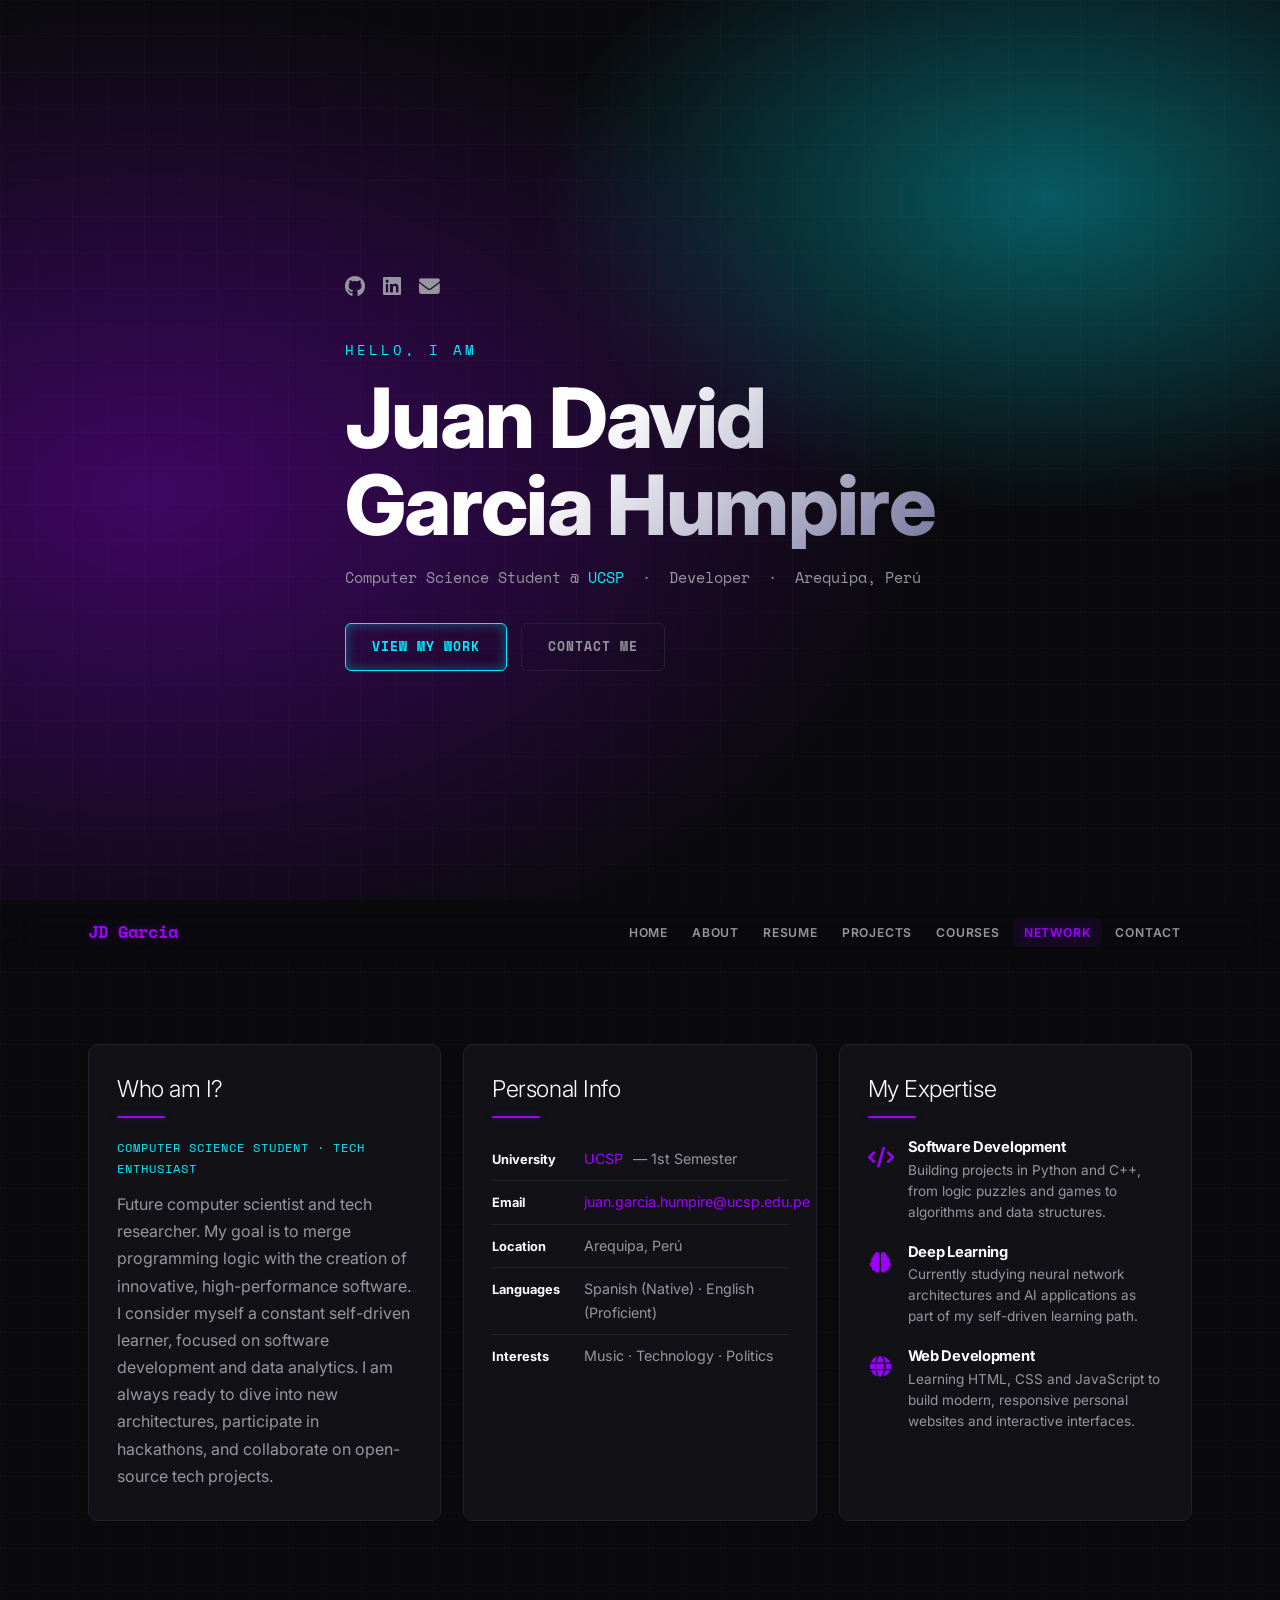
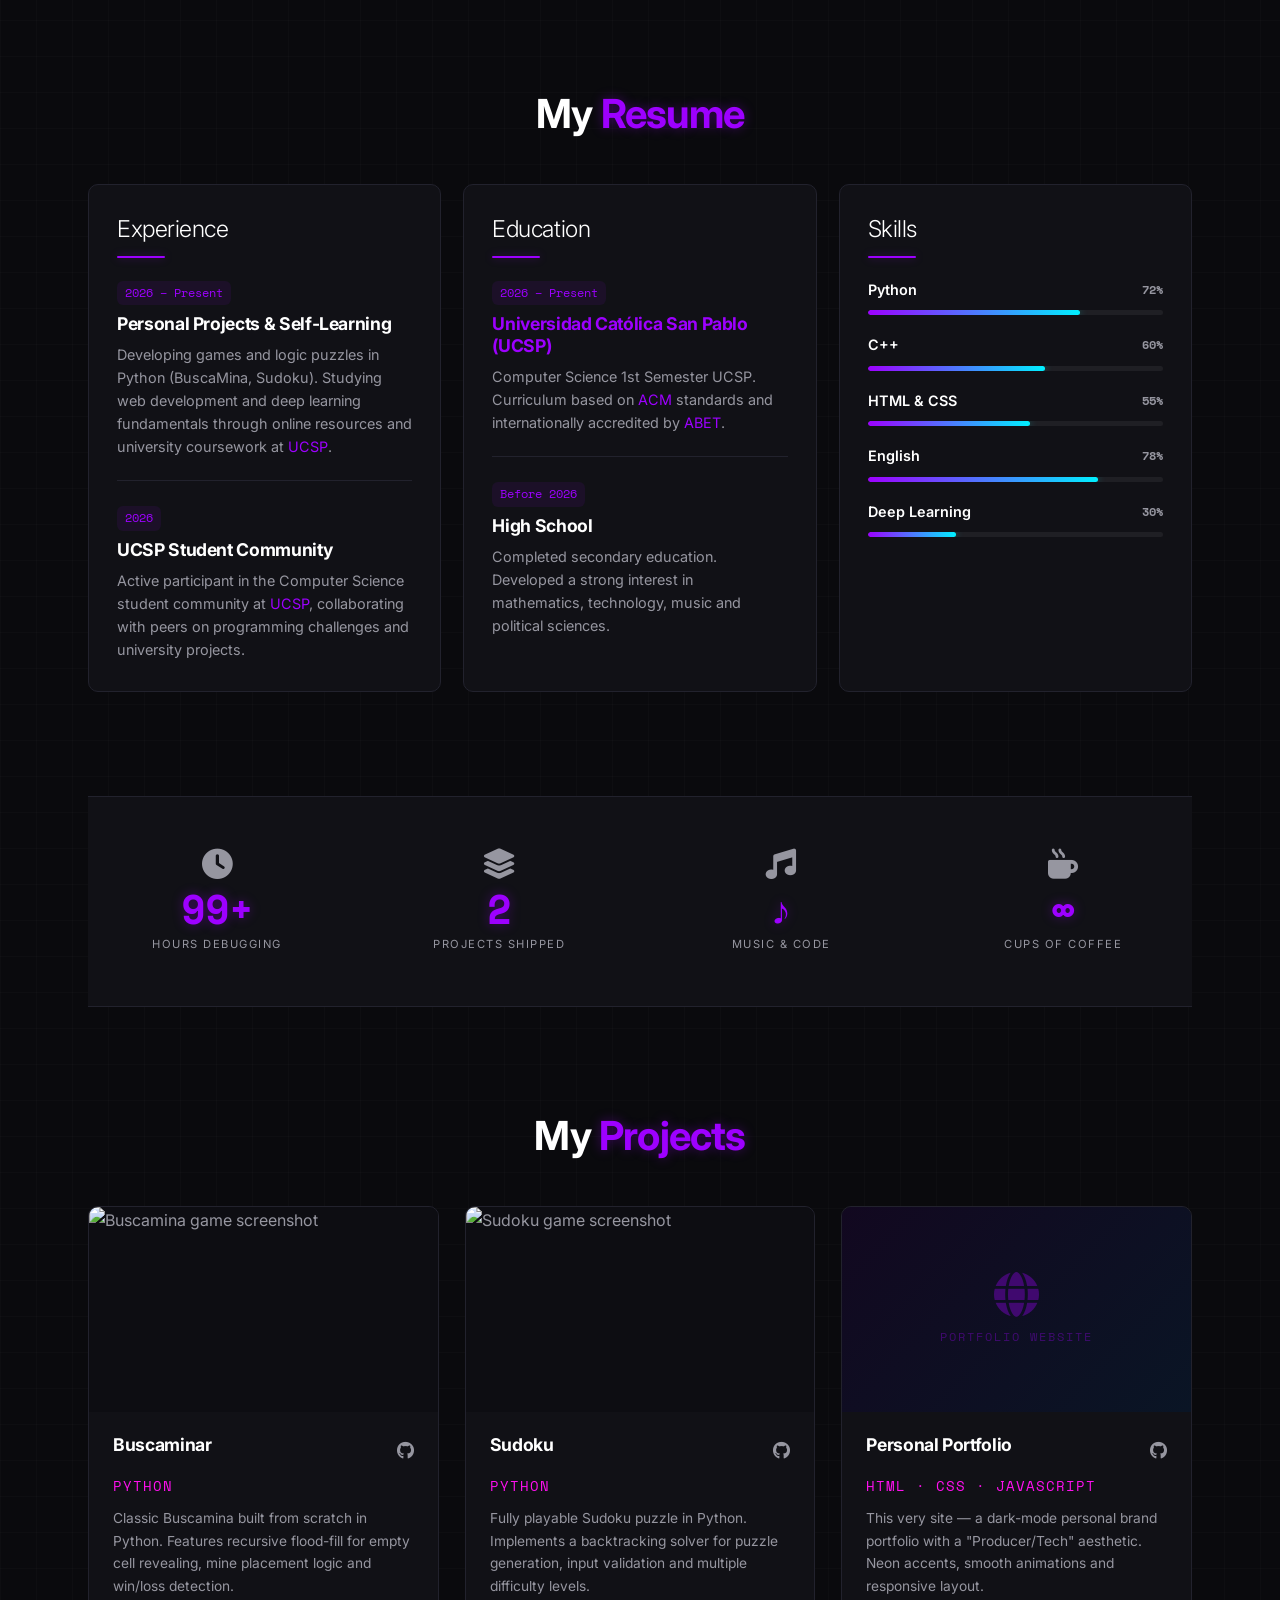
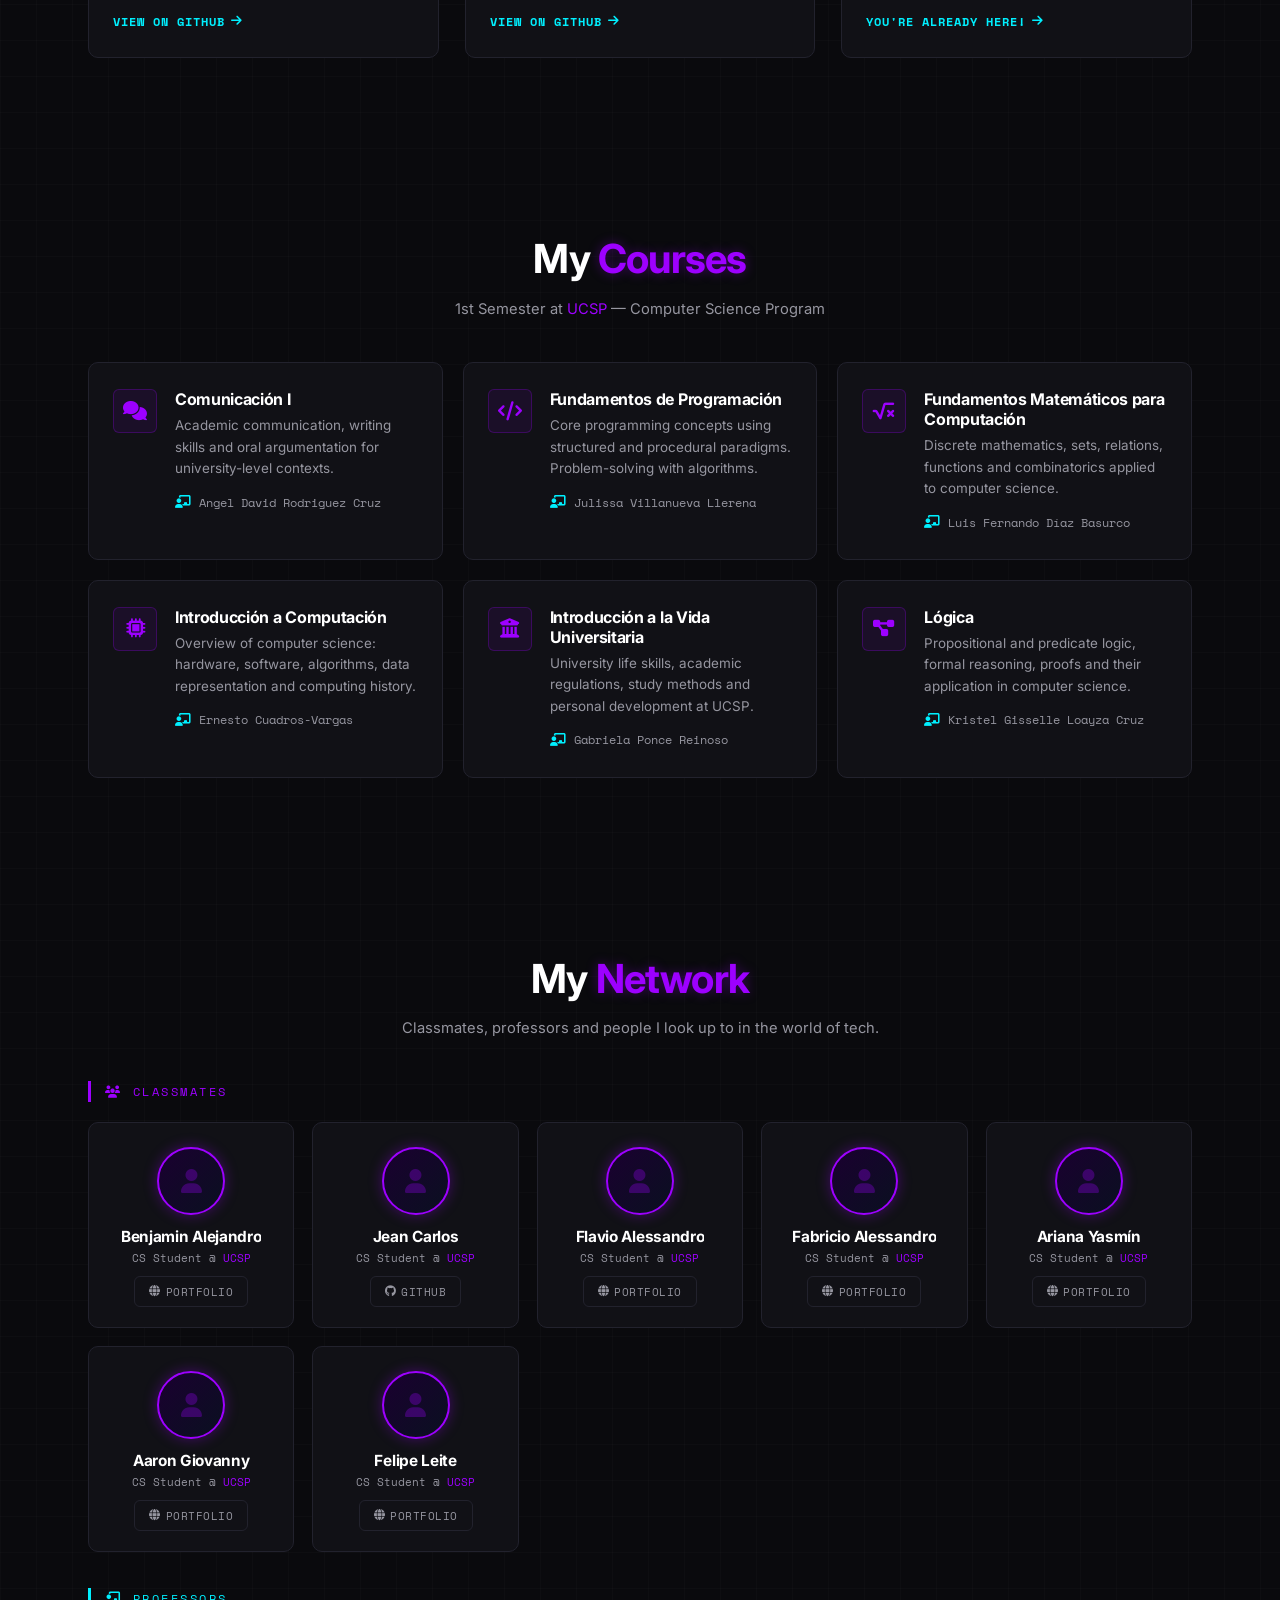
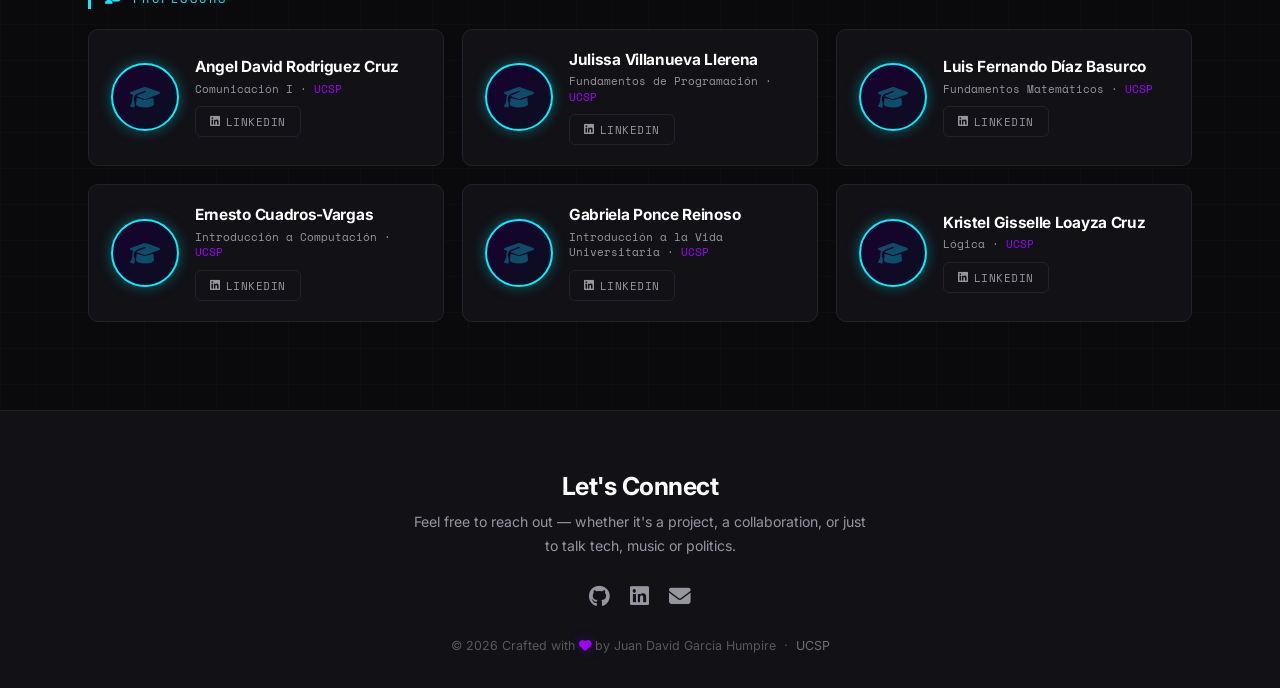
==== commit b78a2dbd: "Update index.html" ====
--- a/index.html
+++ b/index.html
@@ -35,7 +35,6 @@
         <div class="container nav-container">
             <div class="brand">
                 <span class="brand-title">JD Garcia</span>
-                <span class="brand-subtitle">CS @ UCSP</span>
             </div>
             <ul class="navbar-nav" id="navMenu">
                 <li><a href="#home"     class="nav-link">Home</a></li>
--- a/styles.css
+++ b/styles.css
@@ -194,7 +194,7 @@
 .header-cta { display: flex; gap: 14px; flex-wrap: wrap; }
 
 /* ═══════════════════════════════════════════════════════
-   NAVBAR  — fixed/corrected
+   NAVBAR
 ═══════════════════════════════════════════════════════ */
 .navbar {
     position: sticky;
@@ -207,7 +207,6 @@
     transition: background var(--transition), border-color var(--transition), padding var(--transition);
 }
 
-/* ↓ scrolled: BIGGER, solid background, visible border */
 .navbar.scrolled {
     background: var(--bg-nav);
     border-bottom-color: var(--border);
@@ -222,7 +221,6 @@
     gap: 24px;
 }
 
-/* Brand */
 .brand {
     display: flex;
     flex-direction: column;
@@ -243,7 +241,6 @@
     margin-top: 1px;
 }
 
-/* Nav links */
 .navbar-nav {
     display: flex;
     align-items: center;
@@ -268,7 +265,6 @@
     text-shadow: 0 0 8px var(--purple-glow);
 }
 
-/* Hamburger */
 .hamburger {
     display: none;
     flex-direction: column;
@@ -326,114 +322,74 @@
 .expertise-item p  { font-size: 0.85rem; line-height: 1.55; }
 
 /* ═══════════════════════════════════════════════════════
-   CV SECTION
-═══════════════════════════════════════════════════════ */
-.cv-grid {
+   RESUME SECTION
+═══════════════════════════════════════════════════════ */
+.resume-section { padding-top: 80px; }
+
+/* Instead of column, make it exactly like About section */
+.resume-grid {
     display: grid;
-    grid-template-columns: 1fr 1fr;
-    gap: 24px;
-    align-items: start;
-}
-
-.cv-col { display: flex; flex-direction: column; gap: 20px; }
-
-.cv-block {
+    grid-template-columns: repeat(auto-fit, minmax(300px, 1fr));
+    gap: 22px;
+}
+
+.resume-card {
     background: var(--bg-card);
     border: 1px solid var(--border);
     border-radius: var(--radius);
-    padding: 26px 28px;
-    transition: border-color var(--transition);
-}
-.cv-block:hover { border-color: rgba(157,0,255,0.35); }
-
-.cv-block-title {
-    display: flex;
-    align-items: center;
-    gap: 10px;
-    font-size: 1rem;
-    text-transform: uppercase;
-    letter-spacing: 1.5px;
+    padding: 30px 28px;
+    transition: transform var(--transition), border-color var(--transition), box-shadow var(--transition);
+}
+
+.resume-card:hover {
+    transform: translateY(-6px);
+    border-color: var(--purple);
+    box-shadow: 0 12px 36px rgba(0,0,0,0.5);
+}
+
+.resume-item {
+    padding-bottom: 22px;
+    margin-bottom: 22px;
+    border-bottom: 1px solid var(--border);
+}
+.resume-item:last-child { border-bottom: none; margin-bottom: 0; padding-bottom: 0; }
+
+.resume-date {
+    display: inline-block;
+    font-family: var(--mono);
+    font-size: 0.75rem;
+    color: var(--purple);
+    background: var(--purple-soft);
+    padding: 2px 8px;
+    border-radius: var(--radius-sm);
+    margin-bottom: 8px;
+}
+
+.resume-item h5 {
+    font-size: 1.1rem;
     color: var(--white);
-}
-.cv-block-title i { color: var(--purple); font-size: 0.95rem; }
-
-.cv-block > p { font-size: 0.88rem; line-height: 1.7; }
-
-.cv-entry {
-    padding-bottom: 18px;
-    margin-bottom: 18px;
-    border-bottom: 1px solid var(--border);
-}
-.cv-entry:last-child { border-bottom: none; margin-bottom: 0; padding-bottom: 0; }
-
-.cv-entry-header {
+    margin-bottom: 8px;
+}
+.resume-item p { font-size: 0.9rem; line-height: 1.6; }
+
+/* Skills inside Resume */
+.skill-item { margin-bottom: 18px; }
+.skill-item:last-child { margin-bottom: 0; }
+
+.skill-label {
     display: flex;
     justify-content: space-between;
-    align-items: flex-start;
-    gap: 10px;
-    margin-bottom: 4px;
-    flex-wrap: wrap;
-}
-.cv-entry-title { font-size: 0.95rem; font-weight: 700; color: var(--white); }
-.cv-badge {
-    font-family: var(--mono);
-    font-size: 0.68rem;
-    background: var(--purple-soft);
-    color: var(--purple);
-    border: 1px solid rgba(157,0,255,0.3);
-    border-radius: var(--radius-sm);
-    padding: 2px 9px;
-    white-space: nowrap;
-    flex-shrink: 0;
-}
-.cv-entry-sub  { font-family: var(--mono); font-size: 0.72rem; color: var(--cyan); margin-bottom: 6px; }
-.cv-entry-desc { font-size: 0.85rem; line-height: 1.6; }
-
-/* Skills chips */
-.cv-skills-grid { display: flex; flex-wrap: wrap; gap: 8px; }
-.cv-skill-chip {
-    display: inline-flex;
-    align-items: center;
-    gap: 6px;
-    padding: 5px 12px;
-    border-radius: var(--radius-sm);
-    border: 1px solid var(--border);
-    font-family: var(--mono);
-    font-size: 0.72rem;
+    align-items: center;
+    margin-bottom: 8px;
+    font-size: 0.9rem;
+    font-weight: 600;
+    color: var(--white);
+}
+.skill-pct {
+    font-family: var(--mono);
+    font-size: 0.75rem;
     color: var(--silver);
-    background: rgba(255,255,255,0.03);
-    transition: border-color var(--transition), color var(--transition);
-}
-.cv-skill-chip:hover { border-color: var(--purple); color: var(--purple); }
-.cv-skill-chip i { color: var(--purple); }
-
-/* Language bars */
-.cv-lang-item { margin-bottom: 14px; }
-.cv-lang-item:last-child { margin-bottom: 0; }
-.cv-lang-label { display: flex; justify-content: space-between; margin-bottom: 7px; font-size: 0.88rem; font-weight: 600; color: var(--white); }
-.cv-lang-level { font-family: var(--mono); font-size: 0.72rem; color: var(--silver); }
-
-/* Interest tags */
-.cv-interest-list { display: flex; flex-wrap: wrap; gap: 8px; }
-.cv-interest-tag {
-    display: inline-flex;
-    align-items: center;
-    gap: 6px;
-    padding: 5px 12px;
-    border-radius: 999px;
-    border: 1px solid var(--border);
-    font-size: 0.78rem;
-    color: var(--silver);
-    background: rgba(255,255,255,0.02);
-    transition: border-color var(--transition), color var(--transition);
-}
-.cv-interest-tag i { color: var(--cyan); }
-.cv-interest-tag:hover { border-color: var(--cyan); color: var(--white); }
-
-/* Links list */
-.cv-links-list { display: flex; flex-direction: column; gap: 12px; }
-.cv-links-list li { display: flex; align-items: center; gap: 12px; font-size: 0.88rem; }
-.cv-links-list i { color: var(--purple); width: 18px; text-align: center; font-size: 1rem; flex-shrink: 0; }
+}
 
 /* ═══════════════════════════════════════════════════════
    COURSES
@@ -636,10 +592,6 @@
 /* ═══════════════════════════════════════════════════════
    RESPONSIVE
 ═══════════════════════════════════════════════════════ */
-@media (max-width: 1060px) {
-    .cv-grid { grid-template-columns: 1fr; }
-}
-
 @media (max-width: 860px) {
     .stats-grid { grid-template-columns: repeat(2, 1fr); }
 }
@@ -664,6 +616,8 @@
     .courses-grid { grid-template-columns: 1fr; }
     .network-grid { grid-template-columns: repeat(auto-fill, minmax(160px, 1fr)); }
     .project-img { height: 175px; }
+    
+    .resume-card { padding: 24px 20px; }
 }
 
 @media (max-width: 480px) {
@@ -673,5 +627,4 @@
     .network-grid--professors { grid-template-columns: 1fr; }
     .network-card--professor { flex-direction: column; text-align: center; }
     .network-card--professor .net-role { text-align: center; }
-    .cv-entry-header { flex-direction: column; gap: 4px; }
-}
+}
